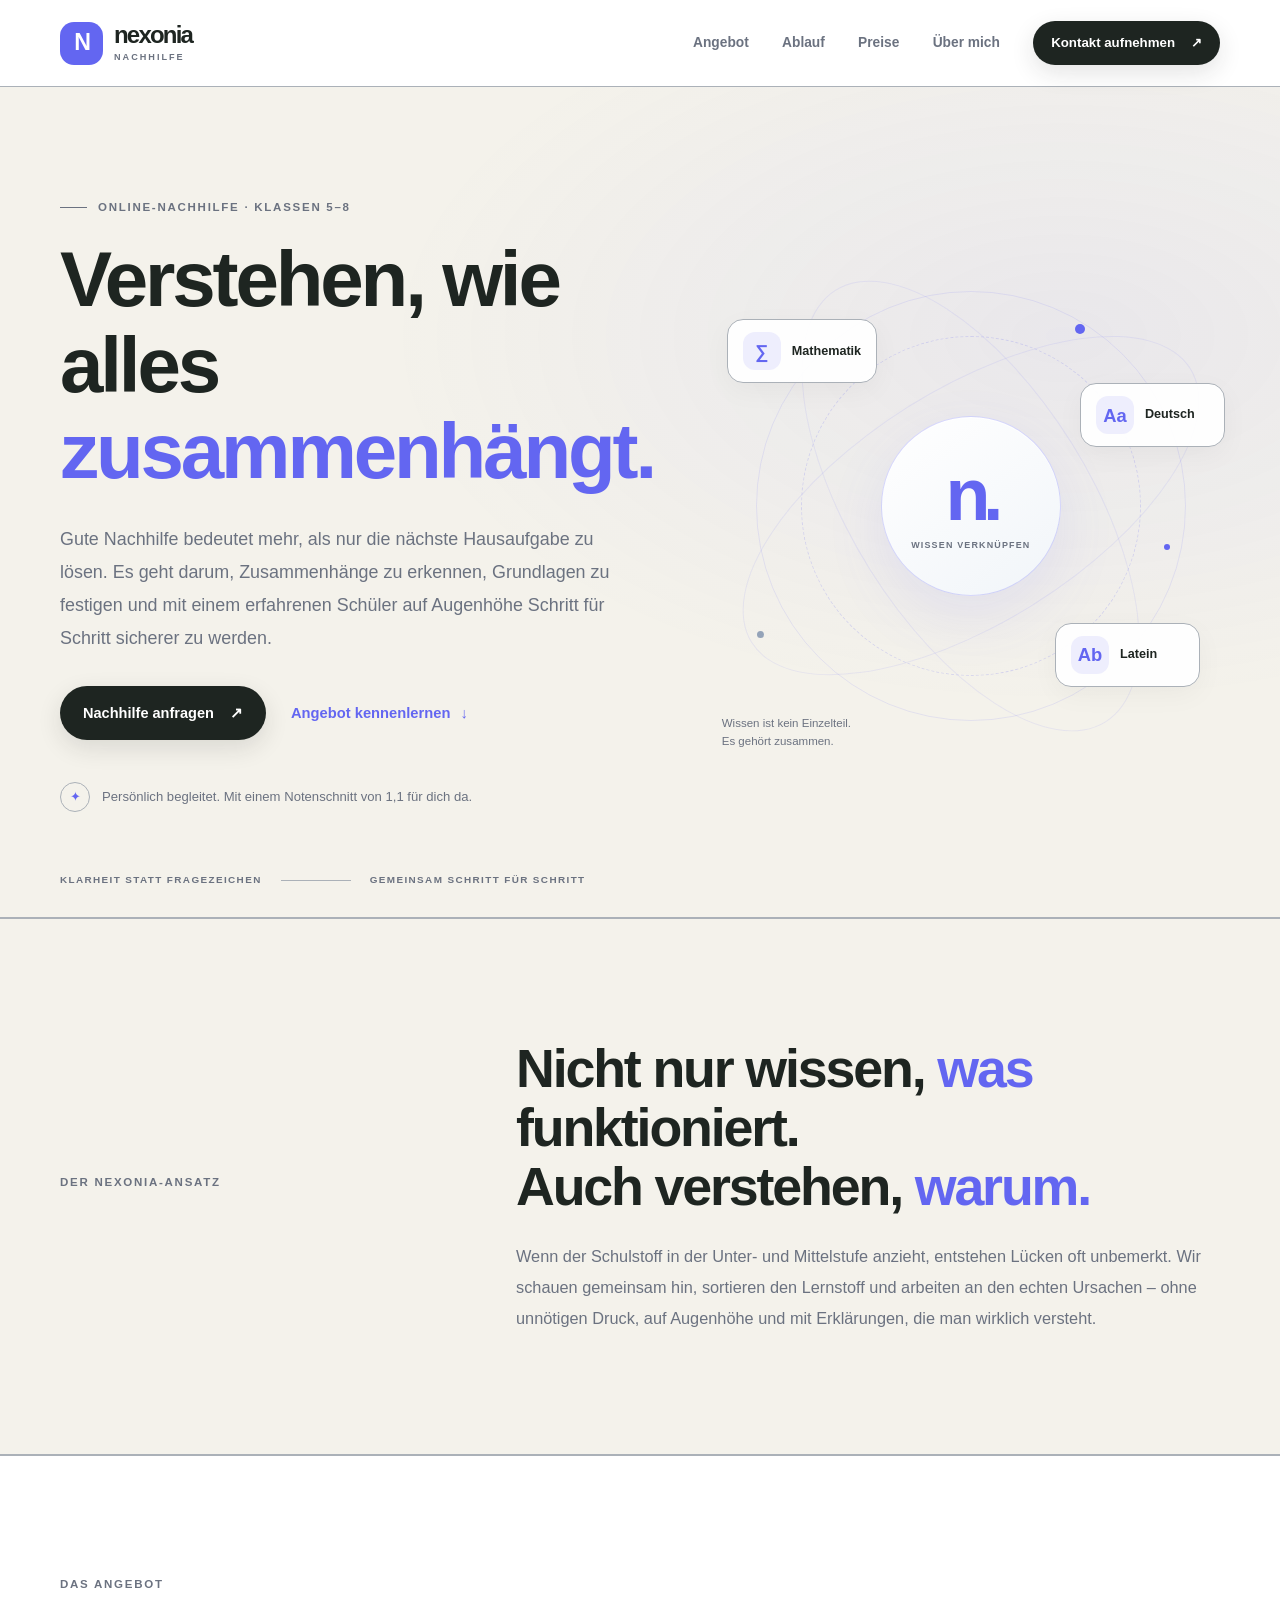
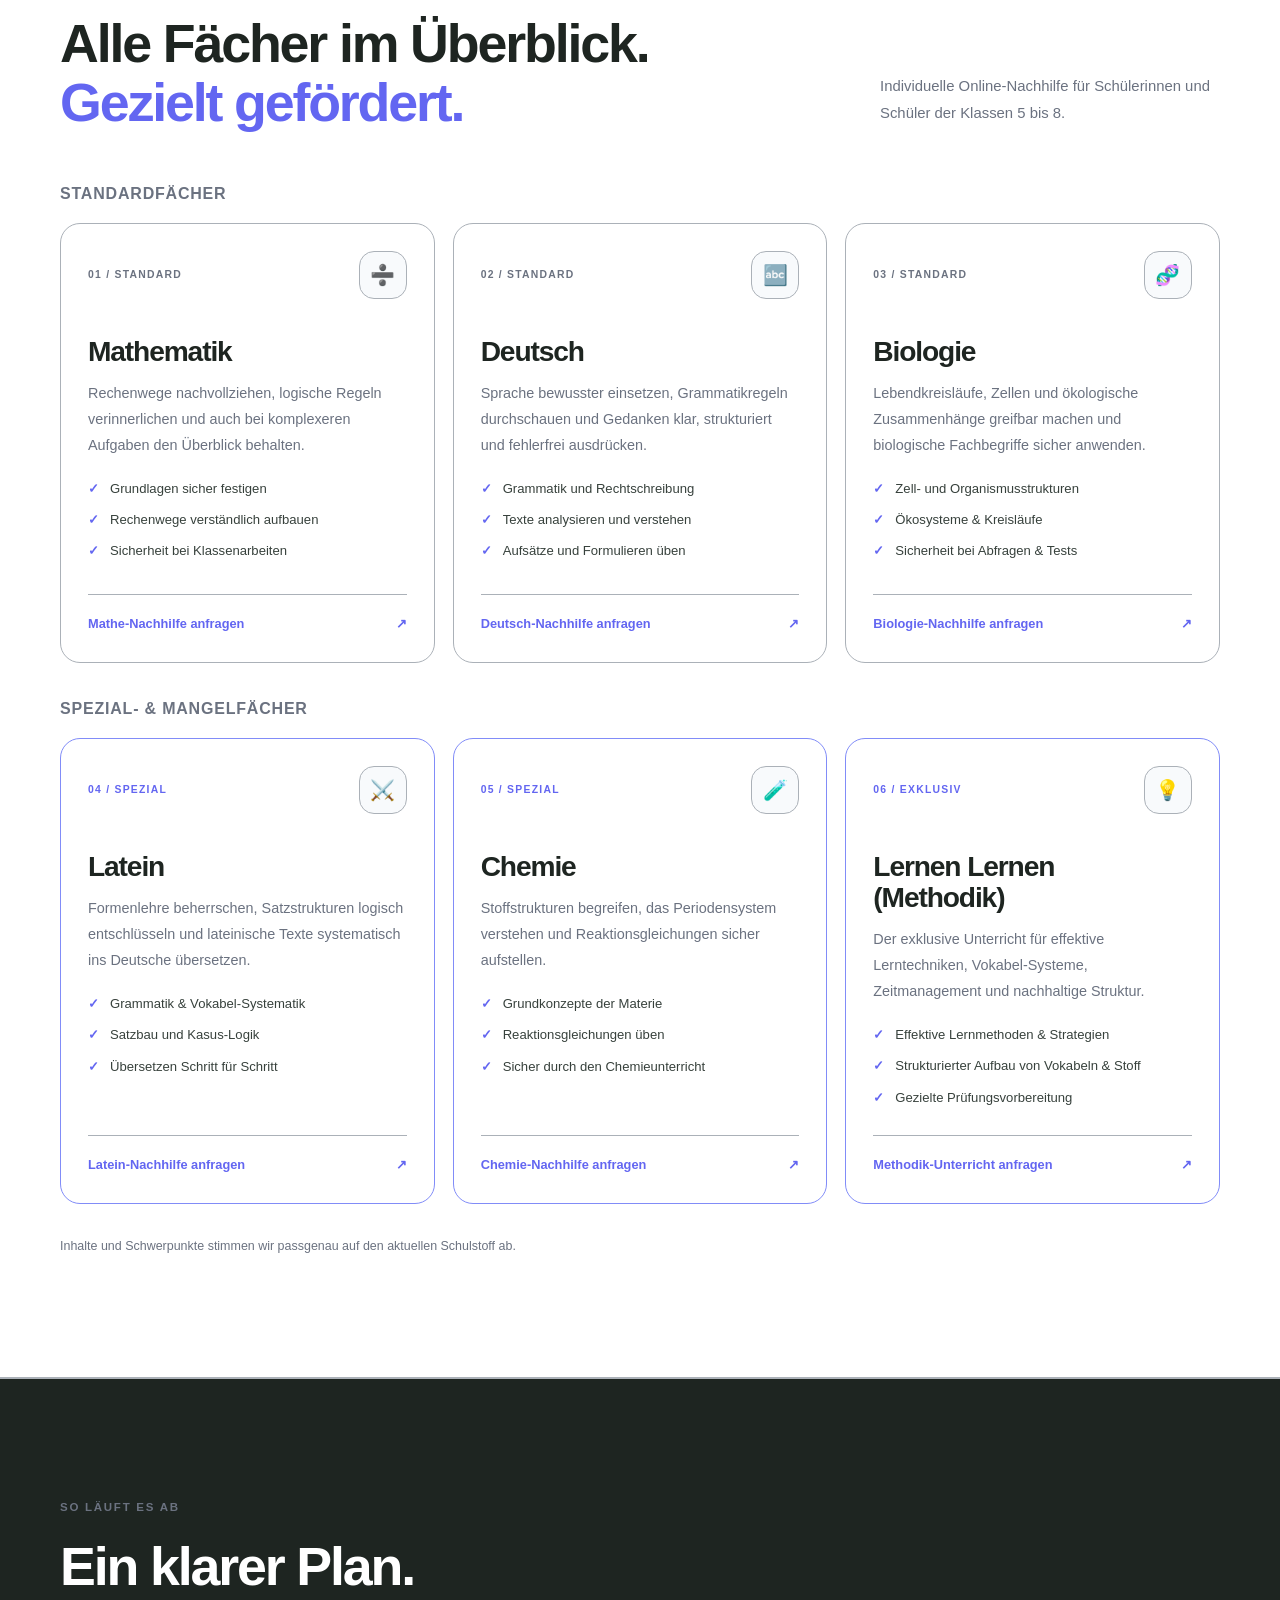
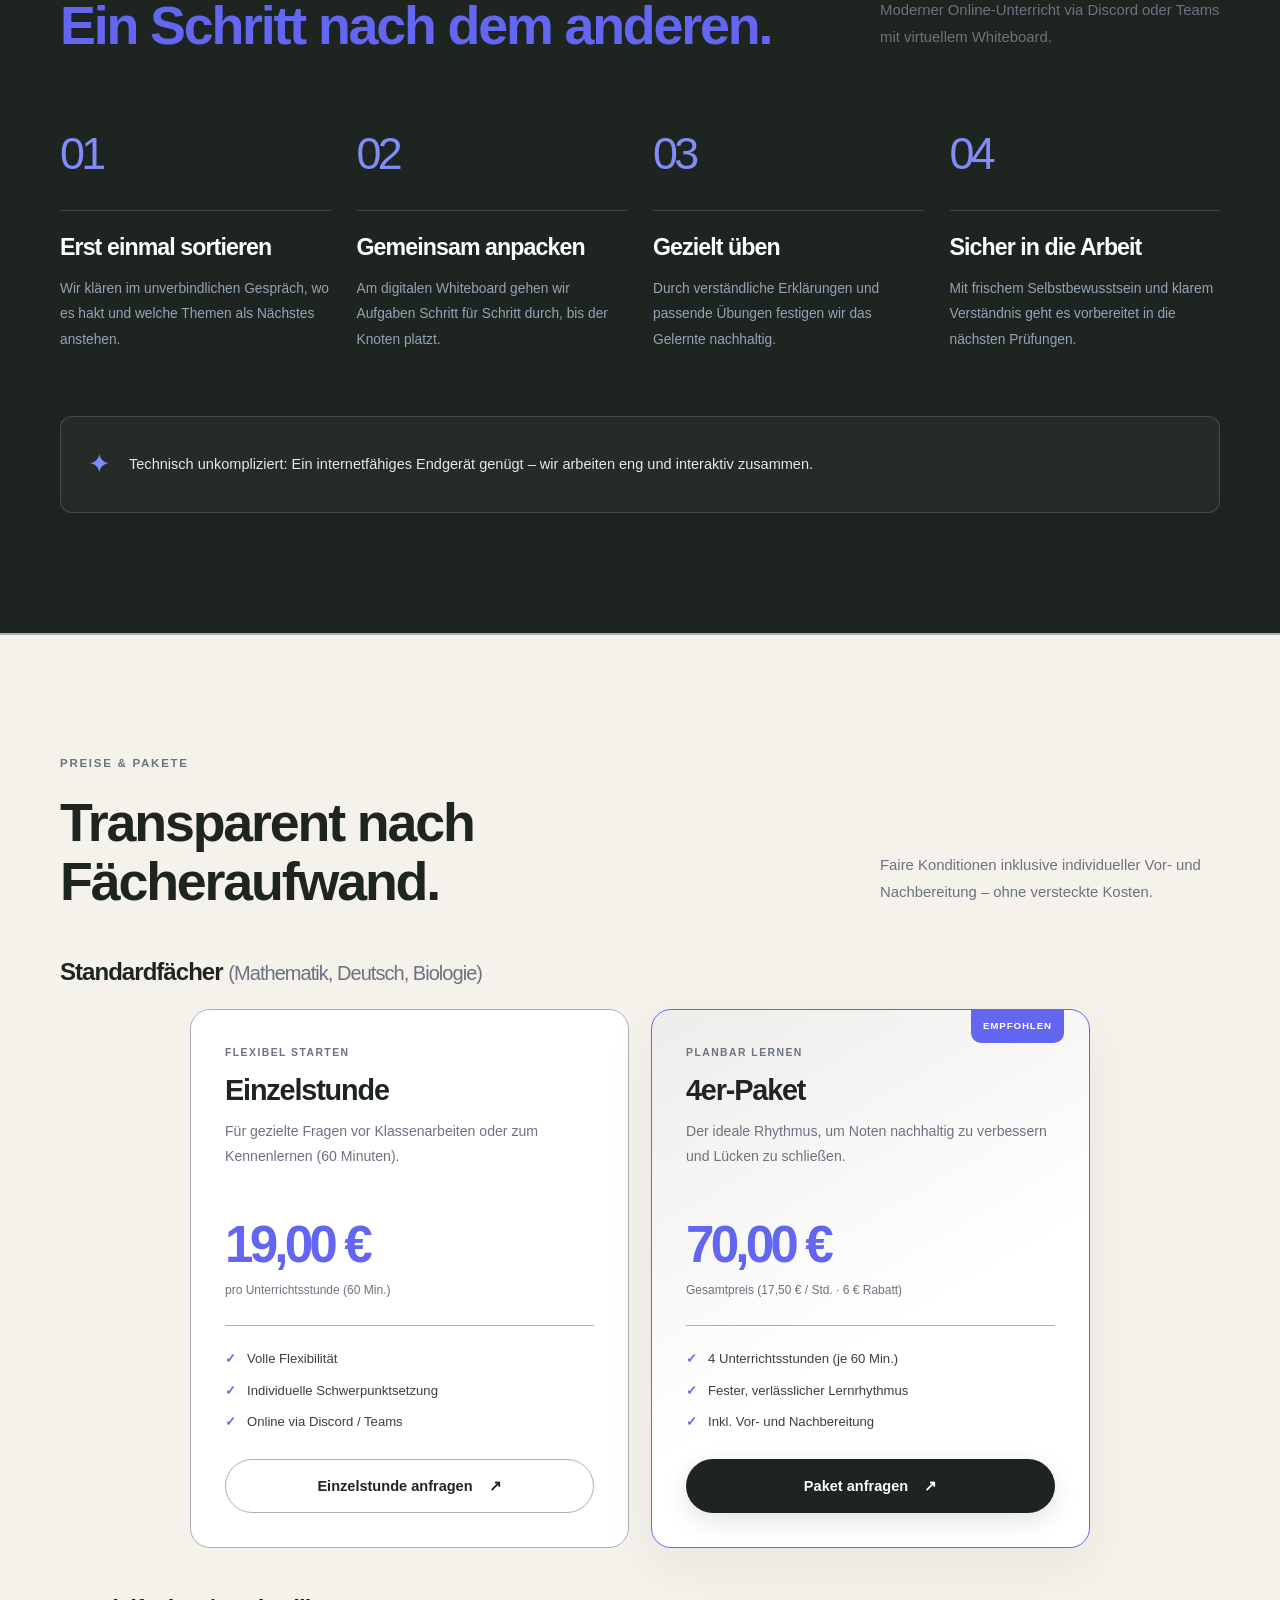
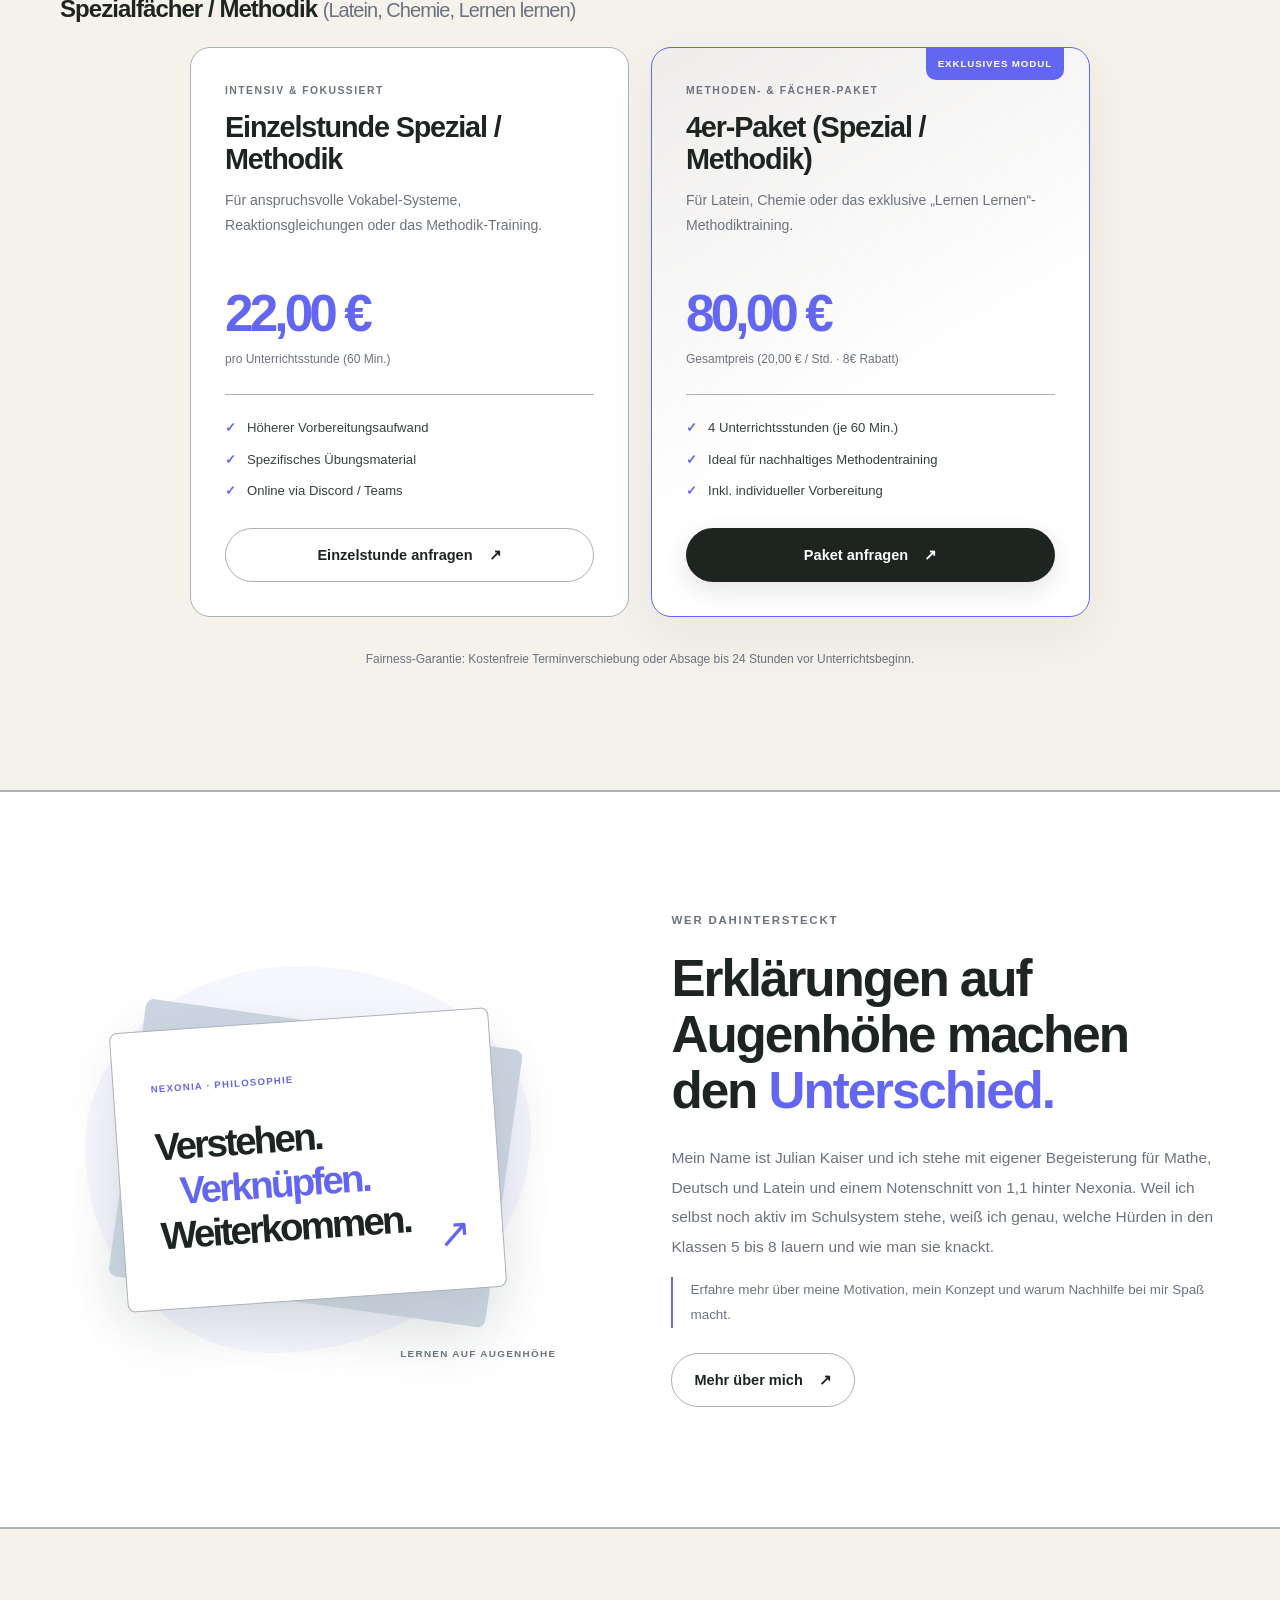
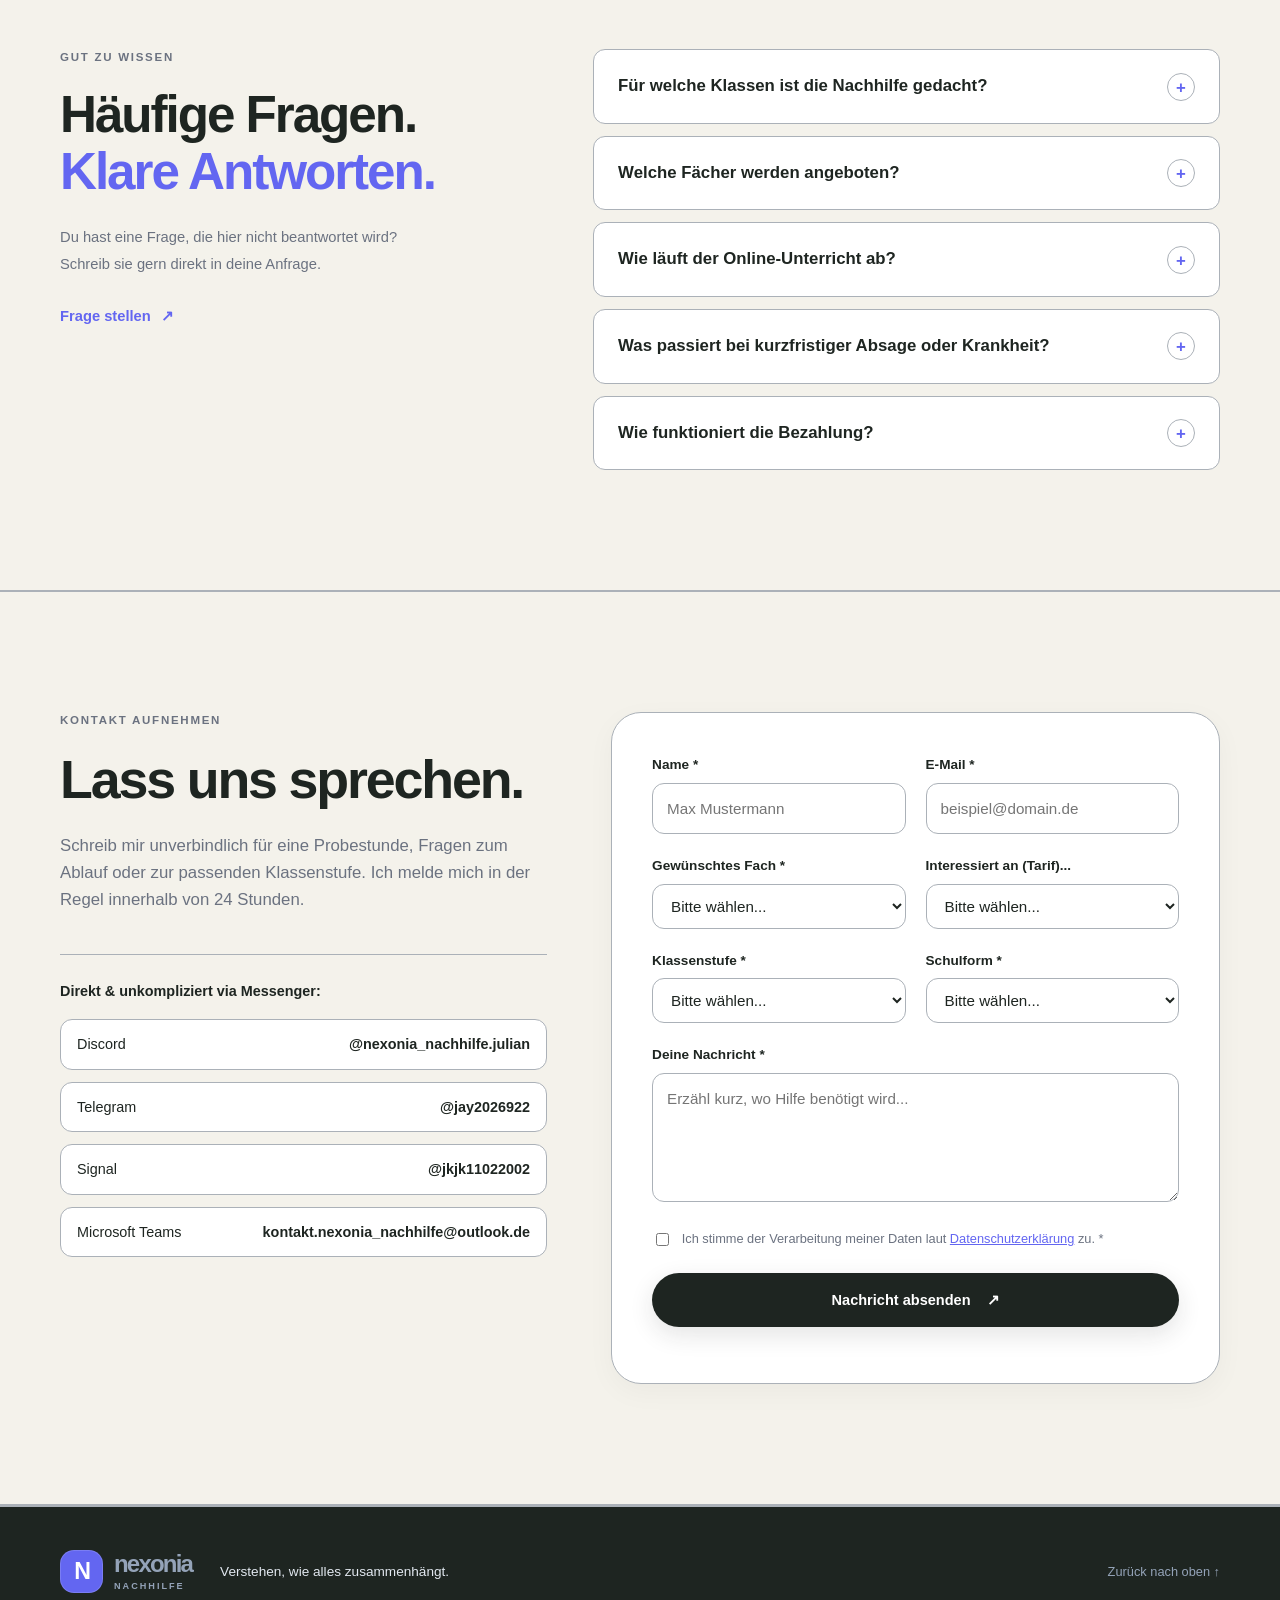
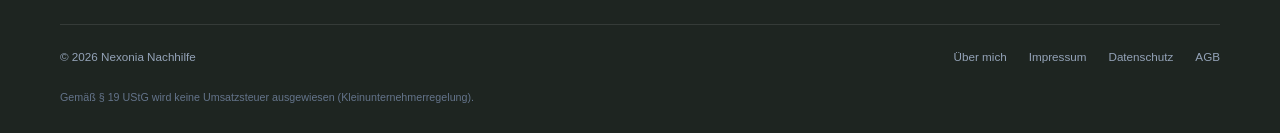
==== index.html @ a736057d "FAQ passend überarbeitet, weitere Kontaktmöglichkeiten hinzugefügt" ====
<!DOCTYPE html>
<html lang="de">
<head>
    <meta charset="UTF-8">
    <meta name="viewport" content="width=device-width, initial-scale=1">
    <meta name="description" content="Nexonia Nachhilfe: persönliche Online-Nachhilfe in Mathematik, Deutsch und Latein für die Klassen 5 bis 8. Verständlich erklärt und individuell begleitet.">
    <title>Nexonia Nachhilfe – Verstehen, wie alles zusammenhängt</title>
    <link rel="stylesheet" href="css/style.css">
    <link rel="apple-touch-icon" sizes="180x180" href="assets/apple-touch-icon.png">
    <link rel="icon" type="image/png" sizes="32x32" href="assets/favicon-32x32.png">
    <link rel="icon" type="image/png" sizes="16x16" href="assets/favicon-16x16.png">
    <link rel="icon" type="image/png" sizes="16x16" href="assets/favicon.ico">
    <link rel="manifest" href="assets/site.webmanifest">
    <script src="js/main.js" defer></script>
</head>

<body>
    <a class="skip-link" href="#main">Direkt zum Inhalt</a>

    <header class="site-header" id="top">
        <div class="container header-inner">
            <a class="brand" href="index.html" aria-label="Nexonia Nachhilfe – Startseite">
                <span class="brand-mark" aria-hidden="true">N</span>
                <span class="brand-copy">
                    <span class="brand-name">nexonia</span>
                    <span class="brand-subtitle">NACHHILFE</span>
                </span>
            </a>

            <button class="nav-toggle" type="button" aria-expanded="false" aria-controls="primary-navigation" aria-label="Navigation öffnen">
                <span></span>
                <span></span>
            </button>

            <nav class="primary-navigation" id="primary-navigation" aria-label="Hauptnavigation">
                <a href="#angebot">Angebot</a>
                <a href="#ablauf">Ablauf</a>
                <a href="#preise">Preise</a>
                <a href="ueber-mich.html">Über mich</a>
                <a class="button button-small button-dark" href="#kontakt">Kontakt aufnehmen <span aria-hidden="true">↗</span></a>
            </nav>
        </div>
    </header>

    <main id="main">
        <!-- HERO -->
        <section class="hero section">
            <div class="container hero-grid">
                <div class="hero-copy">
                    <p class="eyebrow"><span class="eyebrow-line"></span> ONLINE-NACHHILFE · KLASSEN 5–8</p>
                    <h1>Verstehen, wie<br>alles <span class="text-accent">zusammenhängt.</span></h1>
                    <p class="hero-description">
                        Gute Nachhilfe bedeutet mehr, als nur die nächste Hausaufgabe zu lösen. 
                        Es geht darum, Zusammenhänge zu erkennen, Grundlagen zu festigen und mit einem 
                        erfahrenen Schüler auf Augenhöhe Schritt für Schritt sicherer zu werden.
                    </p>
                    <div class="hero-actions">
                        <a class="button button-dark" href="#kontakt">Nachhilfe anfragen <span aria-hidden="true">↗</span></a>
                        <a class="text-link" href="#angebot">Angebot kennenlernen <span aria-hidden="true">↓</span></a>
                    </div>
                    <div class="hero-note">
                        <span class="note-icon" aria-hidden="true">✦</span>
                        <p>Persönlich begleitet. Mit einem Notenschnitt von 1,1 für dich da.</p>
                    </div>
                </div>

                <div class="hero-visual" aria-label="Illustration zum Lernen und Verknüpfen von Wissen">
                    <div class="visual-orbit orbit-one"></div>
                    <div class="visual-orbit orbit-two"></div>
                    <div class="visual-center">
                        <span class="visual-symbol" aria-hidden="true">n.</span>
                        <span class="visual-center-label">WISSEN VERKNÜPFEN</span>
                    </div>
                    <div class="concept concept-math">
                        <span class="concept-icon" aria-hidden="true">∑</span>
                        <span class="concept-label">Mathematik</span>
                    </div>
                    <div class="concept concept-german">
                        <span class="concept-icon" aria-hidden="true">Aa</span>
                        <span class="concept-label">Deutsch</span>
                    </div>
                    <div class="concept concept-latin">
                        <span class="concept-icon" aria-hidden="true">Ab</span>
                        <span class="concept-label">Latein</span>
                    </div>
                    <span class="visual-dot dot-one" aria-hidden="true"></span>
                    <span class="visual-dot dot-two" aria-hidden="true"></span>
                    <span class="visual-dot dot-three" aria-hidden="true"></span>
                    <p class="visual-caption">Wissen ist kein Einzelteil.<br>Es gehört zusammen.</p>
                </div>
            </div>
            <div class="container hero-bottom">
                <span>KLARHEIT STATT FRAGEZEICHEN</span>
                <span class="hero-bottom-line" aria-hidden="true"></span>
                <span>GEMEINSAM SCHRITT FÜR SCHRITT</span>
            </div>
        </section>

        <!-- INTRO -->
        <section class="intro section section-light">
            <div class="container intro-grid">
                <p class="eyebrow">DER NEXONIA-ANSATZ</p>
                <div>
                    <h2>Nicht nur wissen, <em>was</em> funktioniert.<br>Auch verstehen, <em>warum.</em></h2>
                    <p class="intro-text">
                        Wenn der Schulstoff in der Unter- und Mittelstufe anzieht, entstehen Lücken oft unbemerkt. 
                        Wir schauen gemeinsam hin, sortieren den Lernstoff und arbeiten an den echten Ursachen – 
                        ohne unnötigen Druck, auf Augenhöhe und mit Erklärungen, die man wirklich versteht.
                    </p>
                </div>
            </div>
        </section>

<!-- SUBJECTS -->
        <section class="subjects section" id="angebot">
            <div class="container">
                <div class="section-heading">
                    <div>
                        <p class="eyebrow">DAS ANGEBOT</p>
                        <h2>Alle Fächer im Überblick.<br><em>Gezielt gefördert.</em></h2>
                    </div>
                    <p class="section-heading-note">Individuelle Online-Nachhilfe für Schülerinnen und Schüler der Klassen 5 bis 8.</p>
                </div>

                <!-- 1. Standardfächer (3 Karten in einer Reihe) -->
                <div style="margin-bottom: 2rem;">
                    <p style="font-size: 1rem; font-weight: 700; color: var(--color-muted); letter-spacing: 0.05em; text-transform: uppercase; margin-bottom: 1rem;">Standardfächer</p>
                    <div class="subject-grid" style="grid-template-columns: repeat(auto-fit, minmax(280px, 1fr));">
                        
                        <!-- Mathematik -->
                        <article class="subject-card subject-math">
                            <div class="subject-card-top">
                                <span class="subject-number">01 / STANDARD</span>
                                <span class="subject-symbol" aria-hidden="true">➗</span>
                            </div>
                            <h3>Mathematik</h3>
                            <p>Rechenwege nachvollziehen, logische Regeln verinnerlichen und auch bei komplexeren Aufgaben den Überblick behalten.</p>
                            <ul>
                                <li>Grundlagen sicher festigen</li>
                                <li>Rechenwege verständlich aufbauen</li>
                                <li>Sicherheit bei Klassenarbeiten</li>
                            </ul>
                            <a class="card-link" href="#kontakt">Mathe-Nachhilfe anfragen <span aria-hidden="true">↗</span></a>
                        </article>

                        <!-- Deutsch -->
                        <article class="subject-card subject-german">
                            <div class="subject-card-top">
                                <span class="subject-number">02 / STANDARD</span>
                                <span class="subject-symbol" aria-hidden="true">🔤</span>
                            </div>
                            <h3>Deutsch</h3>
                            <p>Sprache bewusster einsetzen, Grammatikregeln durchschauen und Gedanken klar, strukturiert und fehlerfrei ausdrücken.</p>
                            <ul>
                                <li>Grammatik und Rechtschreibung</li>
                                <li>Texte analysieren und verstehen</li>
                                <li>Aufsätze und Formulieren üben</li>
                            </ul>
                            <a class="card-link" href="#kontakt">Deutsch-Nachhilfe anfragen <span aria-hidden="true">↗</span></a>
                        </article>

                        <!-- Biologie -->
                        <article class="subject-card subject-biology">
                            <div class="subject-card-top">
                                <span class="subject-number">03 / STANDARD</span>
                                <span class="subject-symbol" aria-hidden="true">🧬</span>
                            </div>
                            <h3>Biologie</h3>
                            <p>Lebendkreisläufe, Zellen und ökologische Zusammenhänge greifbar machen und biologische Fachbegriffe sicher anwenden.</p>
                            <ul>
                                <li>Zell- und Organismusstrukturen</li>
                                <li>Ökosysteme & Kreisläufe</li>
                                <li>Sicherheit bei Abfragen & Tests</li>
                            </ul>
                            <a class="card-link" href="#kontakt">Biologie-Nachhilfe anfragen <span aria-hidden="true">↗</span></a>
                        </article>

                    </div>
                </div>

                <!-- 2. Spezialfächer & Methoden-Paket -->
                <div>
                    <p style="font-size: 1rem; font-weight: 700; color: var(--color-muted); letter-spacing: 0.05em; text-transform: uppercase; margin-bottom: 1rem;">Spezial- & Mangelfächer</p>
                    <div class="subject-grid" style="grid-template-columns: repeat(auto-fit, minmax(280px, 1fr));">
                        
                        <!-- Latein -->
                        <article class="subject-card subject-latin" style="border-color: var(--color-violet-light, #e2d9fc);">
                            <div class="subject-card-top">
                                <span class="subject-number" style="color: var(--color-violet);">04 / SPEZIAL</span>
                                <span class="subject-symbol" aria-hidden="true">⚔️</span>
                            </div>
                            <h3>Latein</h3>
                            <p>Formenlehre beherrschen, Satzstrukturen logisch entschlüsseln und lateinische Texte systematisch ins Deutsche übersetzen.</p>
                            <ul>
                                <li>Grammatik & Vokabel-Systematik</li>
                                <li>Satzbau und Kasus-Logik</li>
                                <li>Übersetzen Schritt für Schritt</li>
                            </ul>
                            <a class="card-link" href="#kontakt">Latein-Nachhilfe anfragen <span aria-hidden="true">↗</span></a>
                        </article>

                        <!-- Chemie -->
                        <article class="subject-card subject-chemistry" style="border-color: var(--color-violet-light, #e2d9fc);">
                            <div class="subject-card-top">
                                <span class="subject-number" style="color: var(--color-violet);">05 / SPEZIAL</span>
                                <span class="subject-symbol" aria-hidden="true">🧪</span>
                            </div>
                            <h3>Chemie</h3>
                            <p>Stoffstrukturen begreifen, das Periodensystem verstehen und Reaktionsgleichungen sicher aufstellen.</p>
                            <ul>
                                <li>Grundkonzepte der Materie</li>
                                <li>Reaktionsgleichungen üben</li>
                                <li>Sicher durch den Chemieunterricht</li>
                            </ul>
                            <a class="card-link" href="#kontakt">Chemie-Nachhilfe anfragen <span aria-hidden="true">↗</span></a>
                        </article>

                        <!-- Lernen Lernen / Methodik -->
                        <article class="subject-card subject-method" style="border-color: var(--color-violet-light, #e2d9fc);">
                            <div class="subject-card-top">
                                <span class="subject-number" style="color: var(--color-violet);">06 / EXKLUSIV</span>
                                <span class="subject-symbol" aria-hidden="true">💡</span>
                            </div>
                            <h3>Lernen Lernen (Methodik)</h3>
                            <p>Der exklusive Unterricht für effektive Lerntechniken, Vokabel-Systeme, Zeitmanagement und nachhaltige Struktur.</p>
                            <ul>
                                <li>Effektive Lernmethoden & Strategien</li>
                                <li>Strukturierter Aufbau von Vokabeln & Stoff</li>
                                <li>Gezielte Prüfungsvorbereitung</li>
                            </ul>
                            <a class="card-link" href="#kontakt">Methodik-Unterricht anfragen <span aria-hidden="true">↗</span></a>
                        </article>

                    </div>
                </div>

                <p class="section-footnote" style="margin-top: 2rem;">Inhalte und Schwerpunkte stimmen wir passgenau auf den aktuellen Schulstoff ab.</p>
            </div>
        </section>

        <!-- APPROACH -->
        <section class="approach section section-dark" id="ablauf">
            <div class="container">
                <div class="section-heading section-heading-dark">
                    <div>
                        <p class="eyebrow">SO LÄUFT ES AB</p>
                        <h2>Ein klarer Plan.<br><em>Ein Schritt nach dem anderen.</em></h2>
                    </div>
                    <p class="section-heading-note">Moderner Online-Unterricht via Discord oder Teams mit virtuellem Whiteboard.</p>
                </div>

                <div class="steps-grid">
                    <article class="step-card">
                        <span class="step-number">01</span>
                        <div class="step-rule"></div>
                        <h3>Erst einmal sortieren</h3>
                        <p>Wir klären im unverbindlichen Gespräch, wo es hakt und welche Themen als Nächstes anstehen.</p>
                    </article>
                    <article class="step-card">
                        <span class="step-number">02</span>
                        <div class="step-rule"></div>
                        <h3>Gemeinsam anpacken</h3>
                        <p>Am digitalen Whiteboard gehen wir Aufgaben Schritt für Schritt durch, bis der Knoten platzt.</p>
                    </article>
                    <article class="step-card">
                        <span class="step-number">03</span>
                        <div class="step-rule"></div>
                        <h3>Gezielt üben</h3>
                        <p>Durch verständliche Erklärungen und passende Übungen festigen wir das Gelernte nachhaltig.</p>
                    </article>
                    <article class="step-card">
                        <span class="step-number">04</span>
                        <div class="step-rule"></div>
                        <h3>Sicher in die Arbeit</h3>
                        <p>Mit frischem Selbstbewusstsein und klarem Verständnis geht es vorbereitet in die nächsten Prüfungen.</p>
                    </article>
                </div>

                <div class="approach-bottom">
                    <span class="approach-star" aria-hidden="true">✦</span>
                    <p>Technisch unkompliziert: Ein internetfähiges Endgerät genügt – wir arbeiten eng und interaktiv zusammen.</p>
                </div>
            </div>
        </section>

<!-- PRICING -->
        <section class="pricing section section-light" id="preise">
            <div class="container">
                <div class="section-heading">
                    <div>
                        <p class="eyebrow">PREISE & PAKETE</p>
                        <h2>Transparent nach Fächeraufwand.</h2>
                    </div>
                    <p class="section-heading-note">Faire Konditionen inklusive individueller Vor- und Nachbereitung – ohne versteckte Kosten.</p>
                </div>

                <!-- 1. STANDARDFACH-BEREICH -->
                <div class="pricing-category-title" style="margin-bottom: 1.5rem;">
                    <h3 style="font-size: 1.5rem; color: var(--color-ink);">Standardfächer <span style="font-weight: 400; font-size: 1.25rem; color: var(--color-muted);">(Mathematik, Deutsch, Biologie)</span></h3>
                </div>

                <div class="pricing-grid" style="margin-bottom: 3rem;">
                    <!-- Einzelstunde Standard -->
                    <article class="price-card">
                        <p class="price-label">FLEXIBEL STARTEN</p>
                        <h3>Einzelstunde</h3>
                        <p class="price-description">Für gezielte Fragen vor Klassenarbeiten oder zum Kennenlernen (60 Minuten).</p>
                        <div class="price-amount"><span>19,00 €</span></div>
                        <p class="price-unit">pro Unterrichtsstunde (60 Min.)</p>
                        <ul class="price-features">
                            <li>Volle Flexibilität</li>
                            <li>Individuelle Schwerpunktsetzung</li>
                            <li>Online via Discord / Teams</li>
                        </ul>
                        <a class="button button-outline" href="#kontakt">Einzelstunde anfragen <span aria-hidden="true">↗</span></a>
                    </article>

                    <!-- 4er-Block Standard -->
                    <article class="price-card price-card-featured">
                        <span class="price-badge">EMPFOHLEN</span>
                        <p class="price-label">PLANBAR LERNEN</p>
                        <h3>4er-Paket</h3>
                        <p class="price-description">Der ideale Rhythmus, um Noten nachhaltig zu verbessern und Lücken zu schließen.</p>
                        <div class="price-amount"><span>70,00 €</span></div>
                        <p class="price-unit">Gesamtpreis (17,50 € / Std. · 6 € Rabatt)</p>
                        <ul class="price-features">
                            <li>4 Unterrichtsstunden (je 60 Min.)</li>
                            <li>Fester, verlässlicher Lernrhythmus</li>
                            <li>Inkl. Vor- und Nachbereitung</li>
                        </ul>
                        <a class="button button-dark" href="#kontakt">Paket anfragen <span aria-hidden="true">↗</span></a>
                    </article>
                </div>

                <!-- 2. SPEZIALFACH-BEREICH -->
                <div class="pricing-category-title" style="margin-bottom: 1.5rem;">
                    <h3 style="font-size: 1.5rem; color: var(--color-ink);">Spezialfächer / Methodik <span style="font-weight: 400; font-size: 1.25rem; color: var(--color-muted);">(Latein, Chemie, Lernen lernen)</span></h3>
                </div>

                <div class="pricing-grid">
                    <!-- Einzelstunde Spezial -->
                    <article class="price-card">
                        <p class="price-label">INTENSIV & FOKUSSIERT</p>
                        <h3>Einzelstunde Spezial / Methodik</h3>
                        <p class="price-description">Für anspruchsvolle Vokabel-Systeme, Reaktionsgleichungen oder das Methodik-Training.</p>
                        <div class="price-amount"><span>22,00 €</span></div>
                        <p class="price-unit">pro Unterrichtsstunde (60 Min.)</p>
                        <ul class="price-features">
                            <li>Höherer Vorbereitungsaufwand</li>
                            <li>Spezifisches Übungsmaterial</li>
                            <li>Online via Discord / Teams</li>
                        </ul>
                        <a class="button button-outline" href="#kontakt">Einzelstunde anfragen <span aria-hidden="true">↗</span></a>
                    </article>

                    <!-- 4er-Block Spezial / Methodik -->
                    <article class="price-card price-card-featured">
                        <span class="price-badge">EXKLUSIVES MODUL</span>
                        <p class="price-label">METHODEN- & FÄCHER-PAKET</p>
                        <h3>4er-Paket (Spezial / Methodik)</h3>
                        <p class="price-description">Für Latein, Chemie oder das exklusive „Lernen Lernen“-Methodiktraining.</p>
                        <div class="price-amount"><span>80,00 €</span></div>
                        <p class="price-unit">Gesamtpreis (20,00 € / Std. · 8€ Rabatt)</p>
                        <ul class="price-features">
                            <li>4 Unterrichtsstunden (je 60 Min.)</li>
                            <li>Ideal für nachhaltiges Methodentraining</li>
                            <li>Inkl. individueller Vorbereitung</li>
                        </ul>
                        <a class="button button-dark" href="#kontakt">Paket anfragen <span aria-hidden="true">↗</span></a>
                    </article>
                </div>

                <p class="pricing-note" style="margin-top: 2rem;">Fairness-Garantie: Kostenfreie Terminverschiebung oder Absage bis 24 Stunden vor Unterrichtsbeginn.</p>
            </div>
        </section>

        <!-- ABOUT TEASER -->
        <section class="about-teaser section">
            <div class="container about-grid">
                <div class="about-art" aria-hidden="true">
                    <div class="about-art-paper paper-back"></div>
                    <div class="about-art-paper paper-front">
                        <span class="paper-small">NEXONIA · PHILOSOPHIE</span>
                        <span class="paper-large">Verstehen.</span>
                        <span class="paper-large paper-indent">Verknüpfen.</span>
                        <span class="paper-large">Weiterkommen.</span>
                        <span class="paper-scribble">↗</span>
                    </div>
                    <span class="about-art-caption">LERNEN AUF AUGENHÖHE</span>
                </div>
                <div class="about-copy">
                    <p class="eyebrow">WER DAHINTERSTECKT</p>
                    <h2>Erklärungen auf Augenhöhe machen den <em>Unterschied.</em></h2>
                    <p>
                        Mein Name ist Julian Kaiser und ich stehe mit eigener Begeisterung für Mathe, Deutsch und Latein
                        und einem Notenschnitt von 1,1 hinter Nexonia. Weil ich selbst noch aktiv im Schulsystem stehe, weiß ich genau, 
                        welche Hürden in den Klassen 5 bis 8 lauern und wie man sie knackt.
                    </p>
                    <p class="about-placeholder-note">
                        Erfahre mehr über meine Motivation, mein Konzept und warum Nachhilfe bei mir Spaß macht.
                    </p>
                    <a class="button button-outline" href="ueber-mich.html">Mehr über mich <span aria-hidden="true">↗</span></a>
                </div>
            </div>
        </section>

        <!-- FAQ -->
        <section class="faq section section-light" id="faq">
            <div class="container faq-grid">
                <div class="faq-intro">
                    <p class="eyebrow">GUT ZU WISSEN</p>
                    <h2>Häufige Fragen.<br><em>Klare Antworten.</em></h2>
                    <p>Du hast eine Frage, die hier nicht beantwortet wird? Schreib sie gern direkt in deine Anfrage.</p>
                    <a class="text-link" href="#kontakt">Frage stellen <span aria-hidden="true">↗</span></a>
                </div>

                <div class="faq-list">
                    <div class="faq-item">
                        <button class="faq-question" type="button">
                            <span>Für welche Klassen ist die Nachhilfe gedacht?</span>
                            <span class="faq-plus">+</span>
                        </button>
                        <div class="faq-answer">
                            <p>Das Angebot richtet sich gezielt an Schülerinnen und Schüler der Klassenstufen 5 bis 8.</p>
                        </div>
                    </div>

                    <div class="faq-item">
                        <button class="faq-question" type="button">
                            <span>Welche Fächer werden angeboten?</span>
                            <span class="faq-plus">+</span>
                        </button>
                        <div class="faq-answer">
                            <p>Mathematik, Deutsch und Biologie als Standardfächer sowie Latein, Chemie und Lernen lernen als Spezialfächer. 
                               Die Inhalte werden jeweils an den individuellen Bedarf angepasst.</p>
                        </div>
                    </div>

                    <div class="faq-item">
                        <button class="faq-question" type="button">
                            <span>Wie läuft der Online-Unterricht ab?</span>
                            <span class="faq-plus">+</span>
                        </button>
                        <div class="faq-answer">
                            <p>Wir treffen uns digital (z. B. über Discord, Google Zoom oder Microsoft Teams) und arbeiten mit einem gemeinsamen digitalen Whiteboard, auf dem in Echtzeit mitgeschrieben und erklärt wird.</p>
                        </div>
                    </div>

                    <div class="faq-item">
                        <button class="faq-question" type="button">
                            <span>Was passiert bei kurzfristiger Absage oder Krankheit?</span>
                            <span class="faq-plus">+</span>
                        </button>
                        <div class="faq-answer">
                            <p>Termine können bis zu 24 Stunden vorher kostenfrei abgesagt oder verschoben werden. Bei späterer Absage muss die Stunde leider berechnet werden.
                                Weitere Informationen zu den Stornierungsbedingungen sind in den AGB nachlesbar.</p>
                        </div>
                    </div>

                    <div class="faq-item">
                        <button class="faq-question" type="button">
                            <span>Wie funktioniert die Bezahlung?</span>
                            <span class="faq-plus">+</span>
                        </button>
                        <div class="faq-answer">
                            <p>Die Abrechnung erfolgt bequem per Vorkasse (Einzelstunde oder 4er-Block) vor Beginn der Unterrichtseinheit per Überweisung.
                               Wichtig dabei ist, dass die Zahlung vor Beginn der ersten Unterrichtsstunde eingegangen ist. Weitere Informationen zu den Zahlungsbedingungen sind in den AGB nachlesbar.
                            </p>
                        </div>
                    </div>
                </div>
            </div>
        </section>

<!-- KONTAKT -->
        <section class="section section-light" id="kontakt">
            <div class="container">
                <div class="contact-grid">
                    
                    <!-- Linke Spalte: Text & Messenger -->
                    <div class="contact-info">
                        <p class="eyebrow">KONTAKT AUFNEHMEN</p>
                        <h2>Lass uns sprechen.</h2>
                        <p class="contact-description">
                            Schreib mir unverbindlich für eine Probestunde, Fragen zum Ablauf oder zur passenden Klassenstufe. Ich melde mich in der Regel innerhalb von 24 Stunden.
                        </p>

                        <div class="contact-messengers">
                            <p class="messenger-title">Direkt & unkompliziert via Messenger:</p>
                            <div class="messenger-links">
                                <a target="_blank" rel="noopener" class="messenger-link">
                                    <span>Discord</span> <strong>@nexonia_nachhilfe.julian</strong>
                                </a>
                                <a target="_blank" rel="noopener" class="messenger-link">
                                    <span>Telegram</span> <strong>@jay2026922</strong>
                                </a>
                                <a target="_blank" rel="noopener" class="messenger-link">
                                    <span>Signal</span> <strong>@jkjk11022002</strong>
                                </a>
                                <a target="_blank" rel="noopener" class="messenger-link">
                                    <span>Microsoft Teams</span> <strong>kontakt.nexonia_nachhilfe@outlook.de</strong>
                                </a>
                            </div>
                        </div>
                    </div>

                    <!-- Rechte Spalte: Formular -->
                    <div class="contact-card card">
                        <form action="https://api.web3forms.com/submit" method="POST" id="web3forms-form">
                            
                            <!-- Web3Forms Key -->
                            <input type="hidden" name="access_key" value="cddaabb9-29fd-4a46-ab97-5ea2914088ac">
                            <input type="hidden" name="subject" value="Neue Anfrage zu Nachhilfe">
                            <input type="checkbox" name="botcheck" class="hidden" style="display: none;">

                            <div class="form-row">
                                <div class="form-group">
                                    <label for="name">Name *</label>
                                    <input type="text" id="name" name="name" required placeholder="Max Mustermann">
                                </div>
                                <div class="form-group">
                                    <label for="email">E-Mail *</label>
                                    <input type="email" id="email" name="email" required placeholder="beispiel@domain.de">
                                </div>
                            </div>

                            <div class="form-row">
                                <div class="form-group">
                                    <label for="fach">Gewünschtes Fach *</label>
                                    <select id="fach" name="fach" required>
                                        <option value="" disabled selected>Bitte wählen...</option>
                                        <option value="Mathematik">Mathematik</option>
                                        <option value="Deutsch">Deutsch</option>
                                        <option value="Latein">Latein</option>
                                        <option value="Physik">Biologie</option>
                                        <option value="Chemie">Chemie</option>
                                        <option value="Lernen Lernen (Methodik)">Lernen Lernen (Methodik)</option>
                                        <option value="Mehrere Fächer / Unsicher">Mehrere Fächer / Unsicher</option>
                                    </select>
                                </div>
                                <div class="form-group">
                                    <label for="tarif">Interessiert an (Tarif)...</label>
                                    <select id="tarif" name="tarif">
                                        <option value="" disabled selected>Bitte wählen...</option>
                                        <option value="Einzelstunde">Einzelstunde</option>
                                        <option value="4er-Paket">4er-Paket</option>
                                        <option value="Unsicher">Unsicher</option>
                                    </select>
                                </div>
                            </div>

                            <div class="form-row">
                                <div class="form-group">
                                    <label for="klasse">Klassenstufe *</label>
                                    <select id="klasse" name="klasse" required>
                                        <option value="" disabled selected>Bitte wählen...</option>
                                        <option value="Klasse 5">Klasse 5</option>
                                        <option value="Klasse 6">Klasse 6</option>
                                        <option value="Klasse 7">Klasse 7</option>
                                        <option value="Klasse 8">Klasse 8</option>
                                    </select>
                                </div>
                                <div class="form-group">
                                    <label for="schulform">Schulform *</label>
                                    <select id="schulform" name="schulform" required>
                                        <option value="" disabled selected>Bitte wählen...</option>
                                        <option value="Gymnasium">Gymnasium</option>
                                        <option value="Realschule">Realschule</option>
                                        <option value="Hauptschule">Hauptschule</option>
                                        <option value="Gesamtschule">Gesamtschule</option>
                                        <option value="Andere Schulform">Andere Schulform</option>
                                    </select>
                                </div>
                            </div>

                            <div class="form-group">
                                <label for="message">Deine Nachricht *</label>
                                <textarea id="message" name="message" rows="4" required placeholder="Erzähl kurz, wo Hilfe benötigt wird..."></textarea>
                            </div>

                            <div class="form-checkbox">
                                <input type="checkbox" id="dsgvo" name="dsgvo" required>
                                <label for="dsgvo">
                                    Ich stimme der Verarbeitung meiner Daten laut <a href="datenschutz.html">Datenschutzerklärung</a> zu. *
                                </label>
                            </div>

                            <button type="submit" class="button button-dark button-full" id="submit-btn">
                                Nachricht absenden <span aria-hidden="true">↗</span>
                            </button>

                            <div id="form-result" class="form-result"></div>
                        </form>
                    </div>

                </div>
            </div>
        </section>
    </main>

    <!-- FOOTER -->
    <footer class="site-footer">
        <div class="container">
            <div class="footer-main">
                <a class="brand brand-footer" href="index.html" aria-label="Nexonia Nachhilfe – Startseite">
                    <span class="brand-mark" aria-hidden="true">N</span>
                    <span class="brand-copy">
                        <span class="brand-name">nexonia</span>
                        <span class="brand-subtitle">NACHHILFE</span>
                    </span>
                </a>
                <p class="footer-tagline">Verstehen, wie alles zusammenhängt.</p>
                <a class="footer-top-link" href="#top">Zurück nach oben ↑</a>
            </div>
            <div class="footer-bottom">
                <span>© <span id="current-year">2026</span> Nexonia Nachhilfe</span>
                <nav class="footer-legal" aria-label="Rechtliche Informationen">
                    <a href="ueber-mich.html">Über mich</a>
                    <a href="impressum.html">Impressum</a>
                    <a href="datenschutz.html">Datenschutz</a>
                    <a href="agb.html">AGB</a>
                </nav>
            </div>
            <p class="footer-note">Gemäß § 19 UStG wird keine Umsatzsteuer ausgewiesen (Kleinunternehmerregelung).</p>
        </div>
    </footer>
</body>
</html>
---- css/style.css ----
/* =========================================================
   NEXONIA NACHHILFE – Warm-Modern Tech Edition (Edel & Ruhig)
   ========================================================= */

:root {
  color-scheme: light;
  --color-paper: #f4f2eb;       /* Edler, warmer Hintergrund im hellen Look */
  --color-white: #ffffff;
  --color-ink: #1e2521;         /* Sehr dunkles, weiches Anthrazit statt hartem Schwarz */
  --color-ink-soft: #37413c;
  --color-muted: #6b7280;
  --color-violet: #6366f1;      /* Edles, ruhiges Indigo/Violett statt Neon */
  --color-violet-light: #818cf8;
  --color-accent-gradient: linear-gradient(135deg, #6366f1 0%, #4f46e5 100%);
  --color-line: #abb1b8;
  --color-line-dark: rgba(30, 37, 33, 0.12);
  --shadow-soft: 0 18px 55px rgba(30, 37, 33, 0.06);
  --shadow-card: 0 8px 28px rgba(30, 37, 33, 0.04);
  --radius-sm: 12px;
  --radius-md: 20px;
  --radius-lg: 30px;
  --container: 1160px;
  --font-body: "Inter", "Segoe UI", sans-serif;
  --font-display: "Inter", "Segoe UI", sans-serif;
}

*, *::before, *::after {
  box-sizing: border-box;
}

html {
  scroll-behavior: smooth;
  scroll-padding-top: 105px;
}

body {
  margin: 0;
  background: var(--color-white);
  color: var(--color-ink);
  font-family: var(--font-body);
  font-size: 16px;
  line-height: 1.7;
  -webkit-font-smoothing: antialiased;
  text-rendering: optimizeLegibility;
}

body, button, input, select, textarea {
  font-family: var(--font-body);
}

img, svg {
  display: block;
  max-width: 100%;
}

a {
  color: inherit;
  text-decoration: none;
}

button, input, select, textarea {
  font: inherit;
}

button, a, input, select, textarea {
  -webkit-tap-highlight-color: transparent;
}

button:focus-visible, a:focus-visible, input:focus-visible, select:focus-visible, textarea:focus-visible, summary:focus-visible {
  outline: 3px solid var(--color-violet);
  outline-offset: 4px;
}

::selection {
  background: var(--color-violet);
  color: white;
}

.skip-link {
  position: fixed;
  z-index: 1000;
  top: 12px;
  left: 12px;
  transform: translateY(-150%);
  padding: 10px 16px;
  border-radius: 10px;
  background: var(--color-ink);
  color: white;
  transition: transform 180ms ease;
}

.skip-link:focus {
  transform: translateY(0);
}

.container {
  width: min(var(--container), calc(100% - 64px));
  margin-inline: auto;
}

.section {
  padding-block: 120px;
  border-bottom: 2px solid var(--color-line);
}

.section-light {
  background: var(--color-paper);
}

.section-dark {
  background: var(--color-ink);
  color: var(--color-white);
}

h1, h2, h3, p {
  margin-top: 0;
}

h1, h2, h3 {
  font-family: var(--font-display);
  font-weight: 600;
  letter-spacing: -0.04em;
  line-height: 1.1;
}

h1 {
  max-width: 760px;
  margin-bottom: 28px;
  font-size: clamp(3.3rem, 6.1vw, 6.1rem);
}

h2 {
  margin-bottom: 24px;
  font-size: clamp(2.45rem, 4.2vw, 4.25rem);
}

h3 {
  font-size: clamp(1.6rem, 2.2vw, 2.1rem);
}

h1 em, h2 em {
  color: var(--color-violet);
  font-style: normal;
}

.eyebrow {
  display: flex;
  align-items: center;
  gap: 11px;
  margin-bottom: 22px;
  color: var(--color-muted);
  font-size: 0.72rem;
  font-weight: 750;
  letter-spacing: 0.15em;
  line-height: 1.4;
  text-transform: uppercase;
}

.eyebrow-line {
  width: 27px;
  height: 1px;
  background: currentColor;
}

.text-accent {
  color: var(--color-violet);
}

.button {
  display: inline-flex;
  min-height: 54px;
  align-items: center;
  justify-content: center;
  gap: 16px;
  padding: 14px 22px;
  border: 1px solid transparent;
  border-radius: 999px;
  font-size: 0.91rem;
  font-weight: 650;
  line-height: 1.25;
  text-align: center;
  transition: background 180ms ease, color 180ms ease, border-color 180ms ease, transform 180ms ease, box-shadow 180ms ease;
}

.button:hover {
  transform: translateY(-2px);
}

.button-dark {
  background: var(--color-ink);
  color: var(--color-white);
  box-shadow: 0 8px 25px rgba(30, 37, 33, 0.12);
}

.button-dark:hover {
  background: #2d3732;
  box-shadow: 0 12px 30px rgba(30, 37, 33, 0.2);
}

.button-outline {
  border-color: var(--color-line);
  background: transparent;
  color: var(--color-ink);
}

.button-outline:hover {
  border-color: var(--color-ink);
  background: rgba(30, 37, 33, 0.04);
}

.button-small {
  min-height: 44px;
  padding: 11px 17px;
  font-size: 0.83rem;
}

.text-link {
  display: inline-flex;
  align-items: center;
  gap: 10px;
  font-size: 0.92rem;
  font-weight: 650;
  color: var(--color-violet);
}

.text-link span, .card-link span, .footer-top-link {
  transition: transform 180ms ease;
}

.text-link:hover span, .card-link:hover span {
  transform: translate(3px, -2px);
}

/* Header */
.site-header {
  position: sticky;
  z-index: 100;
  top: 0;
  border-bottom: 1px solid var(--color-line);
  background: rgba(255, 255, 255, 0.9);
  backdrop-filter: blur(18px);
  -webkit-backdrop-filter: blur(18px);
}

.header-inner {
  display: flex;
  min-height: 86px;
  align-items: center;
  justify-content: space-between;
  gap: 32px;
}

.brand {
  display: inline-flex;
  flex: 0 0 auto;
  align-items: center;
  gap: 11px;
}

.brand-mark {
  display: grid;
  width: 43px;
  height: 43px;
  place-items: center;
  border-radius: 14px;
  background: var(--color-violet);
  color: var(--color-white);
  font-family: var(--font-display);
  font-size: 1.45rem;
  font-weight: 600;
  letter-spacing: -0.09em;
}

.brand-copy {
  display: flex;
  flex-direction: column;
  line-height: 1;
}

.brand-name {
  font-size: 1.5rem;
  font-weight: 750;
  letter-spacing: -0.075em;
}

.brand-subtitle {
  margin-top: 6px;
  color: var(--color-muted);
  font-size: 0.57rem;
  font-weight: 750;
  letter-spacing: 0.22em;
}

.primary-navigation {
  display: flex;
  align-items: center;
  gap: clamp(18px, 2.6vw, 34px);
}

.primary-navigation > a:not(.button) {
  color: var(--color-muted);
  font-size: 0.86rem;
  font-weight: 550;
  transition: color 180ms ease;
}

.primary-navigation > a:not(.button):hover {
  color: var(--color-ink);
}

.nav-toggle {
  display: none;
}

/* Hero */
.hero {
  overflow: hidden;
  padding-top: 76px;
  padding-bottom: 28px;
  background: radial-gradient(ellipse at 83% 30%, rgba(99, 102, 241, 0.08), transparent 45%), var(--color-paper);
}

.hero-grid {
  display: grid;
  min-height: 540px;
  grid-template-columns: minmax(0, 1.08fr) minmax(360px, 0.92fr);
  align-items: center;
  gap: clamp(35px, 6vw, 82px);
}

.hero-copy {
  position: relative;
  z-index: 2;
  padding-block: 36px;
}

.hero-description {
  max-width: 570px;
  margin-bottom: 31px;
  color: var(--color-muted);
  font-size: clamp(1rem, 1.4vw, 1.12rem);
  line-height: 1.85;
}

.hero-actions {
  display: flex;
  flex-wrap: wrap;
  align-items: center;
  gap: 25px;
}

.hero-note {
  display: flex;
  align-items: center;
  gap: 12px;
  margin-top: 42px;
  color: var(--color-muted);
  font-size: 0.82rem;
}

.hero-note p {
  margin: 0;
}

.note-icon {
  display: grid;
  width: 30px;
  height: 30px;
  flex: 0 0 auto;
  place-items: center;
  border: 1px solid var(--color-line);
  border-radius: 50%;
  color: var(--color-violet);
}

.hero-visual {
  position: relative;
  display: grid;
  min-height: 490px;
  place-items: center;
  isolation: isolate;
}

.hero-visual::before {
  position: absolute;
  z-index: -2;
  width: min(92%, 430px);
  aspect-ratio: 1;
  border: 1px solid rgba(99, 102, 241, 0.12);
  border-radius: 50%;
  content: "";
}

.hero-visual::after {
  position: absolute;
  z-index: -2;
  width: min(73%, 340px);
  aspect-ratio: 1;
  border: 1px dashed rgba(99, 102, 241, 0.2);
  border-radius: 50%;
  content: "";
}

.visual-orbit {
  position: absolute;
  z-index: -1;
  border: 1px solid rgba(99, 102, 241, 0.1);
  border-radius: 50%;
  transform: rotate(-32deg);
}

.orbit-one { width: 104%; height: 48%; }
.orbit-two { width: 48%; height: 104%; }

.visual-center {
  display: flex;
  width: 180px;
  height: 180px;
  flex-direction: column;
  align-items: center;
  justify-content: center;
  gap: 7px;
  border: 1px solid rgba(99, 102, 241, 0.25);
  border-radius: 50%;
  background: linear-gradient(145deg, #ffffff, #f1f5f9);
  box-shadow: 0 22px 60px rgba(99, 102, 241, 0.1), inset 0 1px 0 white;
  animation: float-center 6s ease-in-out infinite;
}

.visual-symbol {
  font-family: var(--font-display);
  font-size: 4.6rem;
  font-weight: 650;
  letter-spacing: -0.1em;
  line-height: 1;
  color: var(--color-violet);
}

.visual-center-label {
  color: var(--color-muted);
  font-size: 0.56rem;
  font-weight: 750;
  letter-spacing: 0.13em;
}

.concept {
  position: absolute;
  display: flex;
  min-width: 145px;
  align-items: center;
  gap: 11px;
  padding: 12px 15px;
  border: 1px solid var(--color-line);
  border-radius: 16px;
  background: rgba(255, 255, 255, 0.95);
  box-shadow: var(--shadow-card);
  animation: float-card 7s ease-in-out infinite;
}

.concept-icon {
  display: grid;
  width: 38px;
  height: 38px;
  flex: 0 0 auto;
  place-items: center;
  border-radius: 12px;
  background: rgba(99, 102, 241, 0.1);
  color: var(--color-violet);
  font-size: 1.15rem;
  font-weight: 700;
}

.concept-label {
  font-size: 0.79rem;
  font-weight: 650;
}

.concept-math { top: 12%; left: 1%; }
.concept-german { top: 25%; right: -1%; animation-delay: -2s; }
.concept-latin { right: 4%; bottom: 13%; animation-delay: -4s; }

.visual-dot {
  position: absolute;
  width: 10px;
  height: 10px;
  border-radius: 50%;
  background: var(--color-violet);
}

.dot-one { top: 13%; right: 27%; }
.dot-two { bottom: 23%; left: 7%; width: 7px; height: 7px; background: #94a3b8; }
.dot-three { right: 10%; bottom: 41%; width: 6px; height: 6px; }

.visual-caption {
  position: absolute;
  bottom: 0;
  left: 0;
  margin: 0;
  color: var(--color-muted);
  font-size: 0.72rem;
  line-height: 1.6;
}

.hero-bottom {
  display: flex;
  align-items: center;
  gap: 19px;
  padding-top: 24px;
  color: var(--color-muted);
  font-size: 0.62rem;
  font-weight: 750;
  letter-spacing: 0.14em;
}

.hero-bottom-line {
  width: 70px;
  height: 1px;
  background: var(--color-line);
}

/* Intro */
.intro-grid {
  display: grid;
  grid-template-columns: 0.72fr 1.28fr;
  gap: 60px;
}

.intro-grid > .eyebrow {
  padding-top: 13px;
}

.intro h2 {
  max-width: 850px;
}

.intro-text {
  max-width: 760px;
  margin-bottom: 0;
  color: var(--color-muted);
  font-size: 1.02rem;
  line-height: 1.9;
}

/* Section headings */
.section-heading {
  display: flex;
  align-items: end;
  justify-content: space-between;
  gap: 40px;
  margin-bottom: 48px;
}

.section-heading h2 {
  margin-bottom: 0;
}

.section-heading-note {
  max-width: 340px;
  margin-bottom: 5px;
  color: var(--color-muted);
  font-size: 0.93rem;
  line-height: 1.8;
}

/* Subjects */
.subjects {
  background: var(--color-white);
}

.subject-grid {
  display: grid;
  grid-template-columns: repeat(3, minmax(0, 1fr));
  gap: 18px;
}

.subject-card {
  display: flex;
  min-height: 440px;
  flex-direction: column;
  padding: 27px;
  border: 1px solid var(--color-line);
  border-radius: var(--radius-md);
  background: var(--color-white);
  transition: transform 220ms ease, box-shadow 220ms ease, border-color 220ms ease;
}

.subject-card:hover {
  transform: translateY(-5px);
  border-color: var(--color-violet);
  box-shadow: var(--shadow-soft);
}

.subject-card-top {
  display: flex;
  align-items: center;
  justify-content: space-between;
  gap: 12px;
  margin-bottom: 38px;
}

.subject-number {
  color: var(--color-muted);
  font-size: 0.65rem;
  font-weight: 750;
  letter-spacing: 0.12em;
}

.subject-symbol {
  display: grid;
  width: 48px;
  height: 48px;
  place-items: center;
  border: 1px solid var(--color-line);
  border-radius: 15px;
  background: #f8fafc;
  font-size: 1.25rem;
  font-weight: 650;
}

.subject-card h3 {
  margin-bottom: 13px;
}

.subject-card > p {
  margin-bottom: 19px;
  color: var(--color-muted);
  font-size: 0.9rem;
  line-height: 1.8;
}

.subject-card ul, .price-features {
  display: grid;
  gap: 9px;
  margin: 0 0 26px;
  padding: 0;
  list-style: none;
}

.subject-card li, .price-features li {
  position: relative;
  padding-left: 22px;
  color: var(--color-ink-soft);
  font-size: 0.82rem;
}

.subject-card li::before, .price-features li::before {
  position: absolute;
  top: 0;
  left: 0;
  color: var(--color-violet);
  content: "✓";
  font-weight: 800;
}

.card-link {
  display: inline-flex;
  align-items: center;
  justify-content: space-between;
  gap: 12px;
  margin-top: auto;
  padding-top: 18px;
  border-top: 1px solid var(--color-line);
  font-size: 0.8rem;
  font-weight: 700;
  color: var(--color-violet);
}

.section-footnote {
  margin: 24px 0 0;
  color: var(--color-muted);
  font-size: 0.78rem;
}

/* Approach */
.approach {
  position: relative;
  overflow: hidden;
  background: var(--color-ink);
  color: var(--color-white);
}

.steps-grid {
  display: grid;
  grid-template-columns: repeat(4, minmax(0, 1fr));
  gap: 26px;
}

.step-card {
  padding-top: 12px;
}

.step-number {
  color: var(--color-violet-light);
  font-family: var(--font-display);
  font-size: 2.8rem;
  font-weight: 450;
  letter-spacing: -0.08em;
}

.step-rule {
  width: 100%;
  height: 1px;
  margin: 19px 0 24px;
  background: rgba(255, 255, 255, 0.15);
}

.step-card h3 {
  margin-bottom: 15px;
  font-size: 1.45rem;
  letter-spacing: -0.04em;
}

.step-card p {
  margin-bottom: 0;
  color: #94a3b8;
  font-size: 0.86rem;
  line-height: 1.85;
}

.approach-bottom {
  display: flex;
  align-items: center;
  gap: 18px;
  margin-top: 64px;
  padding: 24px 27px;
  border: 1px solid rgba(255, 255, 255, 0.15);
  border-radius: var(--radius-sm);
  background: rgba(255, 255, 255, 0.03);
}

.approach-star {
  color: var(--color-violet-light);
  font-size: 1.7rem;
}

.approach-bottom p {
  margin: 0;
  color: #e2e8f0;
  font-size: 0.91rem;
}

/* Pricing */
.pricing-grid {
  display: grid;
  max-width: 900px;
  grid-template-columns: repeat(2, minmax(0, 1fr));
  gap: 22px;
  margin-inline: auto;
}

.price-card {
  position: relative;
  display: flex;
  flex-direction: column;
  padding: 34px;
  border: 1px solid var(--color-line);
  border-radius: var(--radius-md);
  background: var(--color-white);
}

.price-card-featured {
  border-color: var(--color-violet);
  background: linear-gradient(150deg, rgba(99, 102, 241, 0.04), var(--color-white) 58%);
  box-shadow: var(--shadow-soft);
}

.price-badge {
  position: absolute;
  top: 0;
  right: 25px;
  padding: 8px 12px;
  border-radius: 0 0 10px 10px;
  background: var(--color-violet);
  color: white;
  font-size: 0.61rem;
  font-weight: 800;
  letter-spacing: 0.09em;
}

.price-label {
  margin-bottom: 13px;
  color: var(--color-muted);
  font-size: 0.65rem;
  font-weight: 800;
  letter-spacing: 0.14em;
}

.price-card h3 {
  margin-bottom: 12px;
  font-size: 1.8rem;
}

.price-description {
  min-height: 76px;
  margin-bottom: 22px;
  color: var(--color-muted);
  font-size: 0.88rem;
  line-height: 1.8;
}

.price-amount {
  display: flex;
  align-items: baseline;
  gap: 6px;
}

.price-amount span {
  font-family: var(--font-display);
  font-size: clamp(2.7rem, 4vw, 3.6rem);
  font-weight: 600;
  letter-spacing: -0.075em;
  line-height: 1.1;
  color: var(--color-violet);
}

.price-unit {
  margin: 7px 0 25px;
  color: var(--color-muted);
  font-size: 0.75rem;
}

.price-features {
  padding-top: 22px;
  border-top: 1px solid var(--color-line);
}

.price-card .button {
  width: 100%;
  margin-top: auto;
}

.pricing-note {
  max-width: 850px;
  margin: 24px auto 0;
  color: var(--color-muted);
  font-size: 0.75rem;
  line-height: 1.75;
  text-align: center;
}

/* About teaser */
.about-grid {
  display: grid;
  grid-template-columns: 0.95fr 1.05fr;
  align-items: center;
  gap: clamp(55px, 9vw, 125px);
}

.about-art {
  position: relative;
  display: grid;
  min-height: 430px;
  place-items: center;
  isolation: isolate;
}

.about-art::before {
  position: absolute;
  z-index: -2;
  width: 90%;
  height: 90%;
  border-radius: 48% 52% 58% 42% / 47% 43% 57% 53%;
  background: rgba(99, 102, 241, 0.06);
  content: "";
}

.about-art-paper {
  position: absolute;
  width: min(82%, 380px);
  min-height: 280px;
  border-radius: 8px;
  box-shadow: 0 25px 55px rgba(30, 37, 33, 0.08);
}

.paper-back {
  transform: rotate(8deg) translate(8px, 2px);
  background: #cbd5e1;
}

.paper-front {
  display: flex;
  flex-direction: column;
  justify-content: center;
  padding: 37px;
  transform: rotate(-4deg);
  background: var(--color-white);
  border: 1px solid var(--color-line);
}

.paper-small {
  margin-bottom: 28px;
  color: var(--color-violet);
  font-size: 0.6rem;
  font-weight: 750;
  letter-spacing: 0.13em;
}

.paper-large {
  font-family: var(--font-display);
  font-size: clamp(1.9rem, 3vw, 2.6rem);
  font-weight: 600;
  letter-spacing: -0.07em;
  line-height: 1.16;
}

.paper-indent {
  padding-left: 22px;
  color: var(--color-violet);
}

.paper-scribble {
  position: absolute;
  right: 30px;
  bottom: 22px;
  color: var(--color-violet);
  font-size: 2.5rem;
}

.about-art-caption {
  position: absolute;
  right: 0;
  bottom: 12px;
  color: var(--color-muted);
  font-size: 0.62rem;
  font-weight: 750;
  letter-spacing: 0.13em;
}

.about-copy h2 {
  font-size: clamp(2.5rem, 4vw, 4rem);
}

.about-copy > p:not(.eyebrow) {
  color: var(--color-muted);
  font-size: 0.97rem;
  line-height: 1.9;
}

.about-placeholder-note {
  padding-left: 17px;
  border-left: 2px solid var(--color-violet);
  font-size: 0.84rem !important;
}

.about-copy .button {
  margin-top: 12px;
}

/* FAQ Akkordeon */
.faq-grid {
  display: grid;
  grid-template-columns: 0.8fr 1.2fr;
  gap: clamp(55px, 9vw, 125px);
}

.faq-intro h2 {
  font-size: clamp(2.5rem, 4vw, 3.8rem);
}

.faq-intro > p:not(.eyebrow) {
  max-width: 360px;
  margin-bottom: 23px;
  color: var(--color-muted);
  font-size: 0.92rem;
  line-height: 1.85;
}

.faq-list {
  display: flex;
  flex-direction: column;
  gap: 12px;
}

.faq-item {
  background: var(--color-white);
  border: 1px solid var(--color-line);
  border-radius: var(--radius-sm);
  overflow: hidden;
  transition: border-color 0.2s ease;
}

.faq-item.is-open {
  border-color: var(--color-violet);
}

.faq-question {
  width: 100%;
  background: none;
  border: none;
  padding: 22px 24px;
  display: flex;
  justify-content: space-between;
  align-items: center;
  font-size: 1.05rem;
  font-weight: 650;
  text-align: left;
  cursor: pointer;
  color: var(--color-ink);
}

.faq-plus {
  position: relative;
  width: 28px;
  height: 28px;
  flex: 0 0 auto;
  border: 1px solid var(--color-line);
  border-radius: 50%;
  display: grid;
  place-items: center;
  color: var(--color-violet);
  transition: transform 0.25s ease, background 0.25s ease, color 0.25s ease;
}

.faq-item.is-open .faq-plus {
  transform: rotate(45deg);
  background: var(--color-violet);
  border-color: var(--color-violet);
  color: white;
}

.faq-answer {
  max-height: 0;
  overflow: hidden;
  transition: max-height 0.3s cubic-bezier(0.16, 1, 0.3, 1), padding 0.3s cubic-bezier(0.16, 1, 0.3, 1);
  padding: 0 24px;
  color: var(--color-muted);
  font-size: 0.92rem;
  line-height: 1.85;
}

.faq-item.is-open .faq-answer {
  max-height: 250px;
  padding: 0 24px 24px 24px;
}

/* Contact */
.contact {
  background: radial-gradient(ellipse at 8% 90%, rgba(99, 102, 241, 0.05), transparent 36%), var(--color-paper);
}

.contact-grid {
  display: grid;
  grid-template-columns: 0.85fr 1.15fr;
  align-items: start;
  gap: clamp(45px, 7vw, 90px);
}

.contact-copy {
  padding-top: 25px;
}

.contact-copy h2 {
  font-size: clamp(2.8rem, 4.6vw, 4.7rem);
}

.contact-copy > p:not(.eyebrow) {
  max-width: 440px;
  color: var(--color-muted);
  font-size: 0.98rem;
  line-height: 1.9;
}

.contact-direct {
  display: flex;
  flex-direction: column;
  align-items: flex-start;
  gap: 8px;
  margin-top: 39px;
}

.contact-direct-label {
  color: var(--color-muted);
  font-size: 0.63rem;
  font-weight: 800;
  letter-spacing: 0.13em;
}

.contact-email {
  border-bottom: 1px solid var(--color-violet);
  font-size: 0.94rem;
  font-weight: 650;
  color: var(--color-violet);
  overflow-wrap: anywhere;
}

.contact-small {
  margin-top: 27px;
  font-size: 0.75rem !important;
}

.contact-form-wrap {
  padding: clamp(24px, 4vw, 39px);
  border: 1px solid var(--color-line);
  border-radius: var(--radius-lg);
  background: var(--color-white);
  box-shadow: 0 20px 60px rgba(30, 37, 33, 0.06);
}

.contact-form {
  display: grid;
  gap: 21px;
}

.form-heading {
  display: flex;
  align-items: center;
  justify-content: space-between;
  gap: 16px;
  padding-bottom: 18px;
  border-bottom: 1px solid var(--color-line);
}

.form-step {
  font-size: 0.7rem;
  font-weight: 800;
  letter-spacing: 0.12em;
  color: var(--color-violet);
}

.form-required {
  color: var(--color-muted);
  font-size: 0.69rem;
}

.form-row {
  display: grid;
  grid-template-columns: repeat(2, minmax(0, 1fr));
  gap: 16px;
}

.form-field {
  display: grid;
  gap: 8px;
}

.form-field label, .form-consent label {
  color: var(--color-ink-soft);
  font-size: 0.77rem;
  font-weight: 650;
  line-height: 1.55;
}

.form-field input, .form-field select, .form-field textarea {
  width: 100%;
  min-height: 49px;
  border: 1px solid var(--color-line);
  border-radius: 11px;
  background: var(--color-white);
  color: var(--color-ink);
  font-size: 0.85rem;
  padding: 0 13px;
  transition: border-color 180ms ease, box-shadow 180ms ease;
}

.form-field textarea {
  min-height: 118px;
  padding: 12px 13px;
  resize: vertical;
}

.form-field input:focus, .form-field select:focus, .form-field textarea:focus {
  border-color: var(--color-violet);
  outline: none;
  box-shadow: 0 0 0 3px rgba(99, 102, 241, 0.15);
}

.form-consent {
  display: flex;
  align-items: flex-start;
  gap: 10px;
}

.form-consent input {
  width: 16px;
  height: 16px;
  flex: 0 0 auto;
  margin-top: 3px;
  accent-color: var(--color-violet);
}

.form-consent a {
  text-decoration: underline;
  text-underline-offset: 3px;
  color: var(--color-violet);
}

.button-submit {
  width: 100%;
  border: 0;
  cursor: pointer;
}

.form-disclaimer {
  margin: -9px 0 0;
  color: var(--color-muted);
  font-size: 0.7rem;
  line-height: 1.7;
}

.form-status {
  margin: 0;
  color: var(--color-violet);
  font-size: 0.82rem;
}

/* Footer */
.site-footer {
  padding: 43px 0 27px;
  background: var(--color-ink);
  color: #94a3b8;
  border-top: 1px solid var(--color-line);
}

.footer-main {
  display: flex;
  align-items: center;
  gap: 28px;
  padding-bottom: 31px;
}

.brand-footer .brand-mark {
  border: 1px solid rgba(255, 255, 255, 0.15);
}

.brand-footer .brand-subtitle {
  color: #94a3b8;
}

.footer-tagline {
  margin: 0;
  color: #e2e8f0;
  font-size: 0.85rem;
}

.footer-top-link {
  margin-left: auto;
  color: #94a3b8;
  font-size: 0.8rem;
}

.footer-top-link:hover {
  transform: translateY(-2px);
  color: white;
}

.footer-bottom {
  display: flex;
  align-items: center;
  justify-content: space-between;
  gap: 25px;
  padding-top: 22px;
  border-top: 1px solid rgba(255, 255, 255, 0.1);
  color: #94a3b8;
  font-size: 0.73rem;
}

.footer-legal {
  display: flex;
  flex-wrap: wrap;
  gap: 22px;
}

.footer-legal a:hover {
  color: white;
}

.footer-note {
  max-width: 820px;
  margin: 21px 0 0;
  color: #64748b;
  font-size: 0.67rem;
  line-height: 1.7;
}

/* Responsive */
@media (max-width: 1020px) {
  .container { width: min(var(--container), calc(100% - 48px)); }
  .section { padding-block: 88px; }
  .hero-grid, .intro-grid, .faq-grid, .about-grid, .contact-grid { grid-template-columns: 1fr; gap: 40px; }
  .subject-grid { grid-template-columns: 1fr; }
  .steps-grid { grid-template-columns: repeat(2, 1fr); }
  .pricing-grid { grid-template-columns: 1fr; max-width: 500px; }
}

@media (max-width: 800px) {
  .container { width: min(var(--container), calc(100% - 40px)); }
  .primary-navigation { display: none; }
  .nav-toggle { display: flex; width: 44px; height: 44px; flex-direction: column; align-items: center; justify-content: center; gap: 6px; border: 1px solid var(--color-line); border-radius: 50%; background: transparent; cursor: pointer; }
  .nav-toggle span { width: 17px; height: 1.5px; background: var(--color-ink); transition: transform 180ms ease; }
  .steps-grid { grid-template-columns: 1fr; }
  .form-row { grid-template-columns: 1fr; }
}

/* Seidenweicher Seitenübergang */
body {
  animation: fadeIn 0.3s ease-in-out;
}

@keyframes fadeIn {
  from {
    opacity: 0;
    transform: translateY(6px);
  }
  to {
    opacity: 1;
    transform: translateY(0);
  }
}


/* CONTACT SECTION STYLES */
.contact-grid {
    display: grid;
    grid-template-columns: 1fr 1.25fr;
    gap: 4rem;
    align-items: start;
}

.contact-info .contact-description {
    color: var(--color-muted);
    font-size: 1.05rem;
    line-height: 1.6;
    margin-top: 1rem;
    margin-bottom: 2.5rem;
}

.contact-messengers {
    border-top: 1px solid var(--color-line);
    padding-top: 1.5rem;
}

.messenger-title {
    font-size: 0.9rem;
    font-weight: 600;
    color: var(--color-ink);
    margin-bottom: 1rem;
}

.messenger-links {
    display: flex;
    flex-direction: column;
    gap: 0.75rem;
}

.messenger-link {
    display: flex;
    justify-content: space-between;
    align-items: center;
    padding: 12px 16px;
    background: var(--color-white);
    border: 1px solid var(--color-line);
    border-radius: var(--radius-sm);
    color: var(--color-ink);
    text-decoration: none;
    font-size: 0.9rem;
    transition: all 0.2s ease;
}

.messenger-link:hover {
    border-color: var(--color-violet);
    transform: translateY(-1px);
}

.contact-card {
    background: var(--color-white);
    border: 1px solid var(--color-line);
    padding: 2.5rem;
    border-radius: var(--radius-lg);
    box-shadow: var(--shadow-card);
}

/* FORM ELEMENTS */
.form-row {
    display: grid;
    grid-template-columns: 1fr 1fr;
    gap: 1.25rem;
}

.form-group {
    margin-bottom: 1.25rem;
}

.form-group label {
    display: block;
    font-size: 0.85rem;
    font-weight: 600;
    color: var(--color-ink);
    margin-bottom: 0.4rem;
}

.form-group input,
.form-group select,
.form-group textarea {
    width: 100%;
    padding: 12px 14px;
    border: 1px solid var(--color-line);
    border-radius: var(--radius-sm);
    font-family: inherit;
    font-size: 0.95rem;
    background: var(--color-bg);
    color: var(--color-ink);
    transition: border-color 0.2s ease;
    resize: vertical;
}

.form-group input:focus,
.form-group select:focus,
.form-group textarea:focus {
    outline: none;
    border-color: var(--color-violet);
}

.form-checkbox {
    display: flex;
    align-items: flex-start;
    gap: 0.6rem;
    margin-bottom: 1.5rem;
}

.form-checkbox input {
    margin-top: 3px;
}

.form-checkbox label {
    font-size: 0.8rem;
    color: var(--color-muted);
    line-height: 1.4;
}

.form-checkbox a {
    color: var(--color-violet);
    text-decoration: underline;
}

.button-full {
    width: 100%;
    justify-content: center;
    padding: 14px;
}

.form-result {
    margin-top: 1rem;
    text-align: center;
    font-size: 0.9rem;
    font-weight: 500;
}

/* MOBILE RESPONSIVE */
@media (max-width: 768px) {
    .contact-grid {
        grid-template-columns: 1fr;
        gap: 2.5rem;
    }
    .form-row {
        grid-template-columns: 1fr;
    }
}


/* Optisches Ausgrauen bei deaktivierten Formularfeldern */
.form-group select:disabled,
.form-group input:disabled {
    background-color: var(--color-bg-alt, #f1f5f9);
    color: var(--color-muted, #94a3b8);
    opacity: 0.7;
    cursor: not-allowed;
    border-color: var(--color-line);
}


/* ==========================================
   RESPONSIVES DESIGN & MEDIA QUERIES
   ================================---------- */

@media (max-width: 1020px) {
    .container { 
        width: min(var(--container), calc(100% - 48px)); 
    }
    .section { 
        padding-block: 72px; 
    }
    .hero-grid, 
    .intro-grid, 
    .faq-grid, 
    .about-grid, 
    .contact-grid { 
        grid-template-columns: 1fr; 
        gap: 3rem; 
    }
    .subject-grid { 
        grid-template-columns: repeat(2, 1fr); 
    }
    .steps-grid { 
        grid-template-columns: repeat(2, 1fr); 
    }
    .pricing-grid { 
        grid-template-columns: repeat(2, 1fr); 
        max-width: 100%; 
    }
}

@media (max-width: 768px) {
    .container { 
        width: min(var(--container), calc(100% - 32px)); 
    }
    
    /* Navigation für Mobile */
    .primary-navigation { 
        display: none; /* Wird über dein JS-Toggle geöffnet */
    }
    .nav-toggle { 
        display: flex; 
        width: 42px; 
        height: 42px; 
        flex-direction: column; 
        align-items: center; 
        justify-content: center; 
        gap: 5px; 
        border: 1px solid var(--color-line); 
        border-radius: 50%; 
        background: transparent; 
        cursor: pointer; 
    }
    .nav-toggle span { 
        width: 17px; 
        height: 1.5px; 
        background: var(--color-ink); 
        transition: transform 180ms ease; 
    }

    /* Grids komplett auf 1 Spalte für kleine Handys */
    .subject-grid,
    .steps-grid,
    .pricing-grid,
    .form-row { 
        grid-template-columns: 1fr; 
    }

    /* Abstände in Karten für mobile Displays anpassen */
    .contact-card,
    .card {
        padding: 1.5rem;
    }

    /* Footer kompakter anordnen */
    .footer-main {
        flex-direction: column;
        align-items: flex-start;
        gap: 1rem;
    }
    .footer-top-link {
        margin-left: 0;
    }
    .footer-bottom {
        flex-direction: column;
        align-items: flex-start;
        gap: 1rem;
    }
}


/* ==========================================
   FEINTUNING & FIX GEGEN HORIZONTALEN ÜBERLAUF
   ================================---------- */

/* Globaler Schutz: Verhindert jegliches horizontales Herausragen auf Handys */
html, body {
    overflow-x: hidden;
    max-width: 100vw;
}

/* Anpassungen für kleinere Bildschirme (Smartphone & Tablet) */
@media (max-width: 768px) {
    /* 1. Oberen Bereich (Hero) schlanker und proportionierter machen */
    .hero {
        padding-top: 40px;
        padding-bottom: 20px;
    }

    .hero-grid {
        gap: 30px;
    }

    /* Überschrift im Hero auf mobilen Geräten harmonisch skalieren, damit sie nicht ausbricht */
    h1 {
        font-size: clamp(2.4rem, 8vw, 3.2rem) !important;
        letter-spacing: -0.03em;
        word-break: break-word;
    }

    /* 2. Hero-Visual (die schwebenden Konzept-Karten rechts/unter dem Text) für Handys entschärfen */
    .hero-visual {
        min-height: 340px;
        width: 100%;
        max-width: 100%;
        overflow: hidden;
    }

    /* Verhindern, dass absolute Elemente auf Handys rechts herausschieben */
    .concept-math { top: 5%; left: 0%; }
    .concept-german { top: 20%; right: 0%; }
    .concept-latin { right: 0%; bottom: 10%; }

    /* 3. Allgemeine Abstände der Sektionen auf dem Handy etwas luftsparender gestalten */
    .section {
        padding-block: 60px;
    }

    /* Container-Innenabstand an den Rändern auf kleineren Displays leicht optimieren */
    .container {
        width: min(var(--container), calc(100% - 28px));
    }
}

@media (max-width: 480px) {
    /* Nochmals kompaktere Anordnung für sehr kleine Smartphones (z. B. iPhone SE) */
    .concept {
        min-width: 120px;
        padding: 8px 10px;
        font-size: 0.7rem;
    }
    
    .concept-icon {
        width: 30px;
        height: 30px;
        font-size: 0.9rem;
    }
}
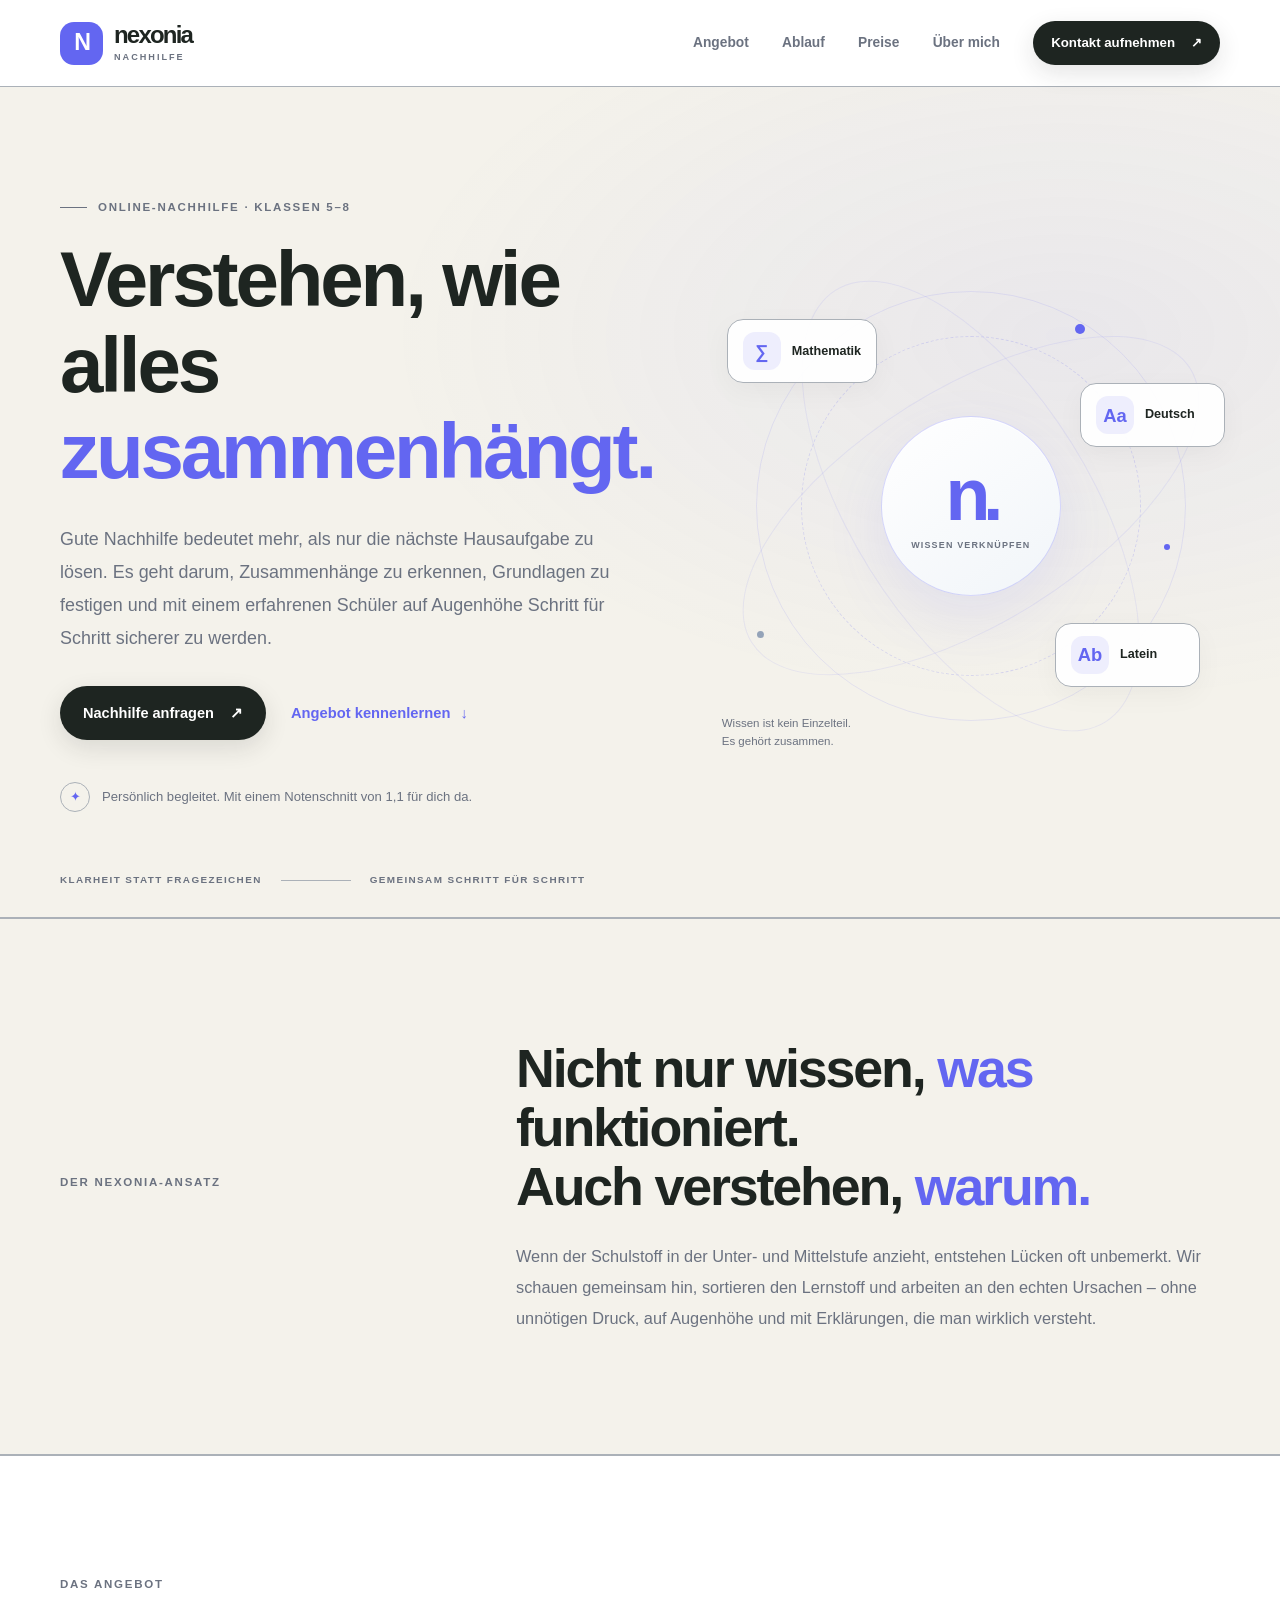
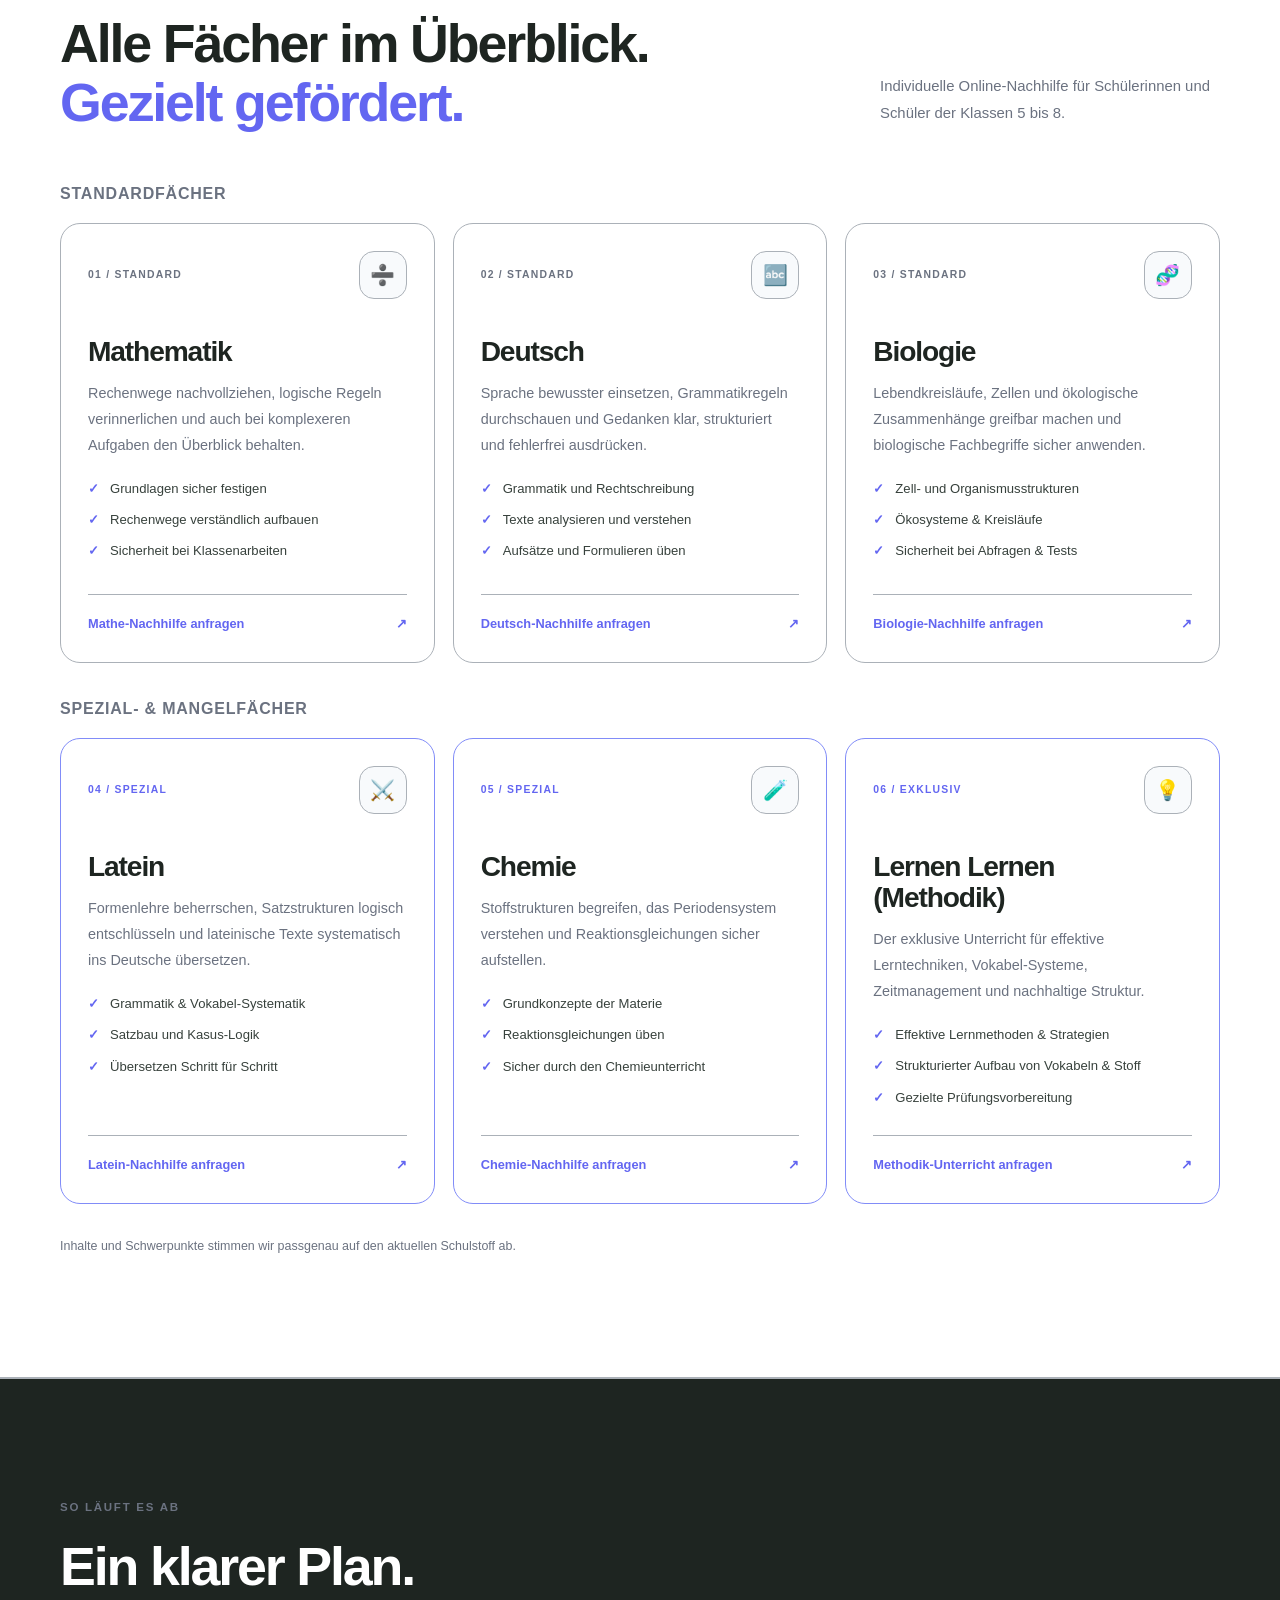
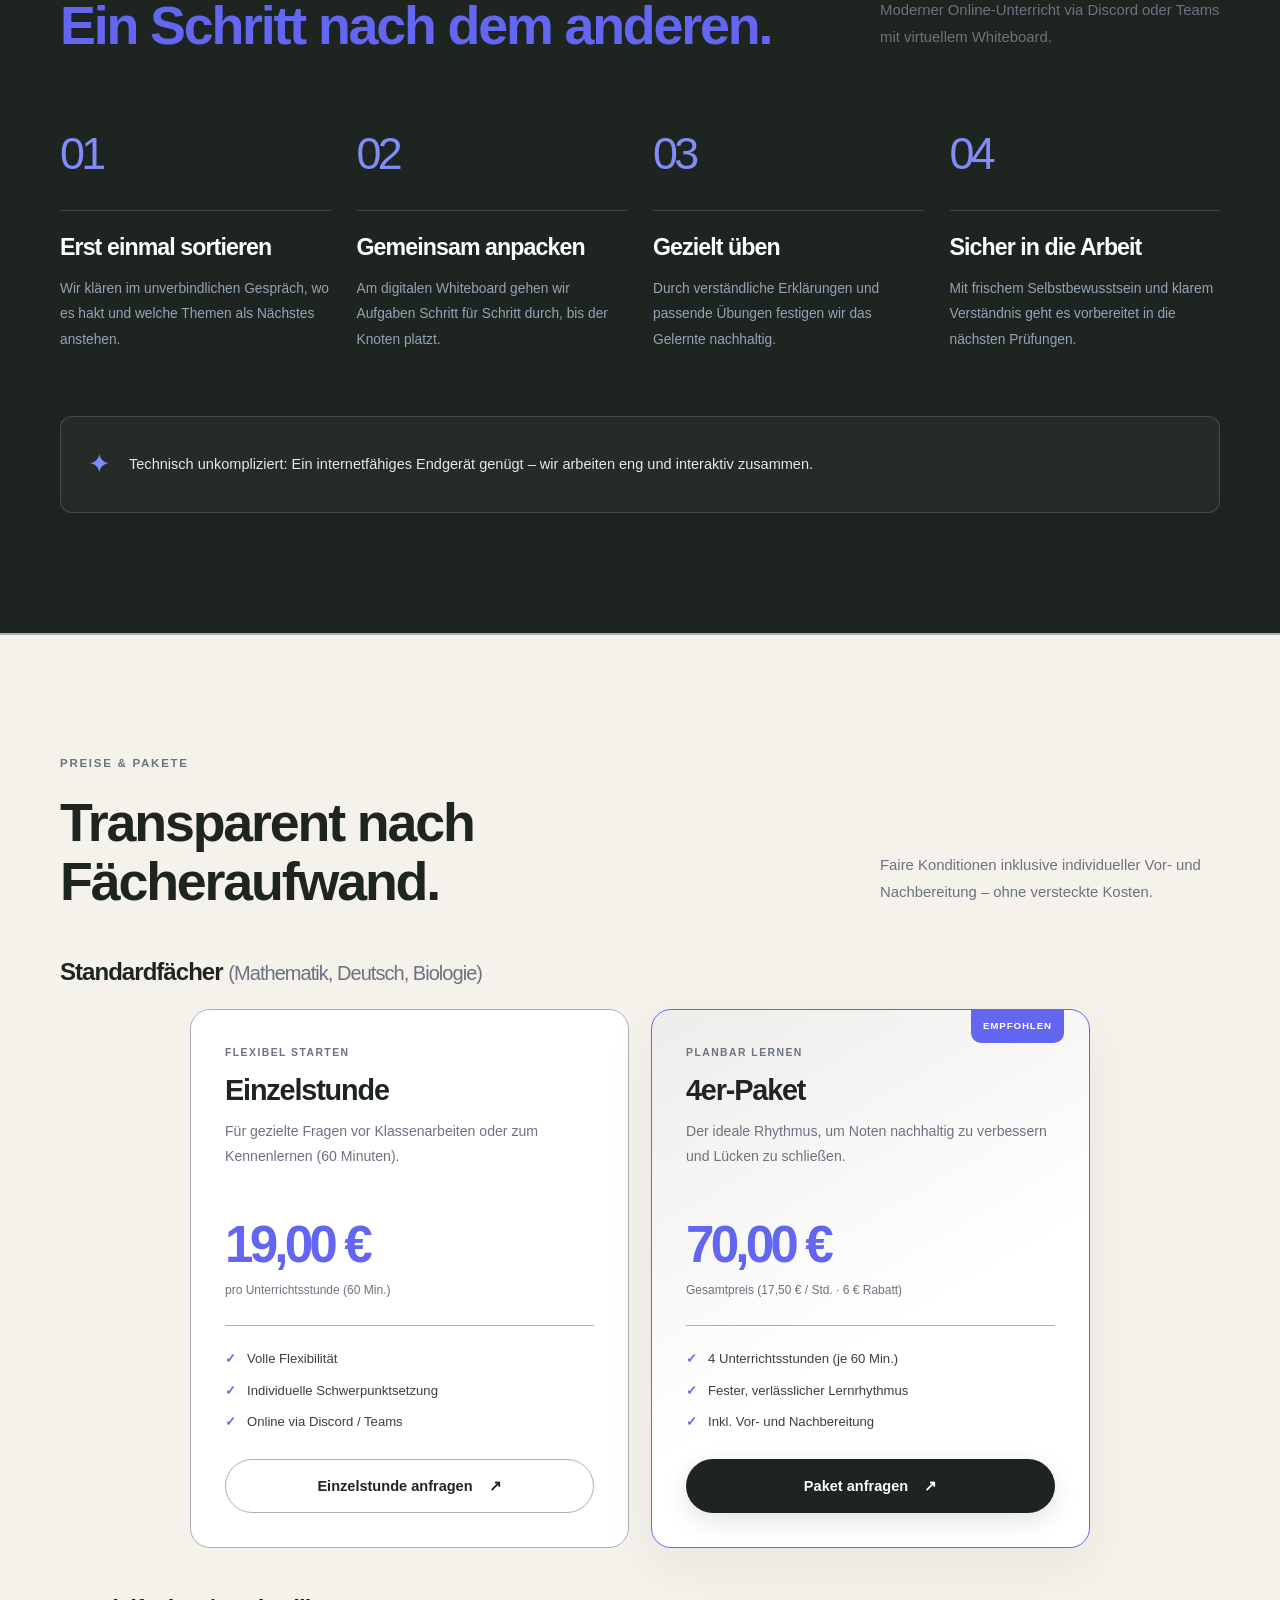
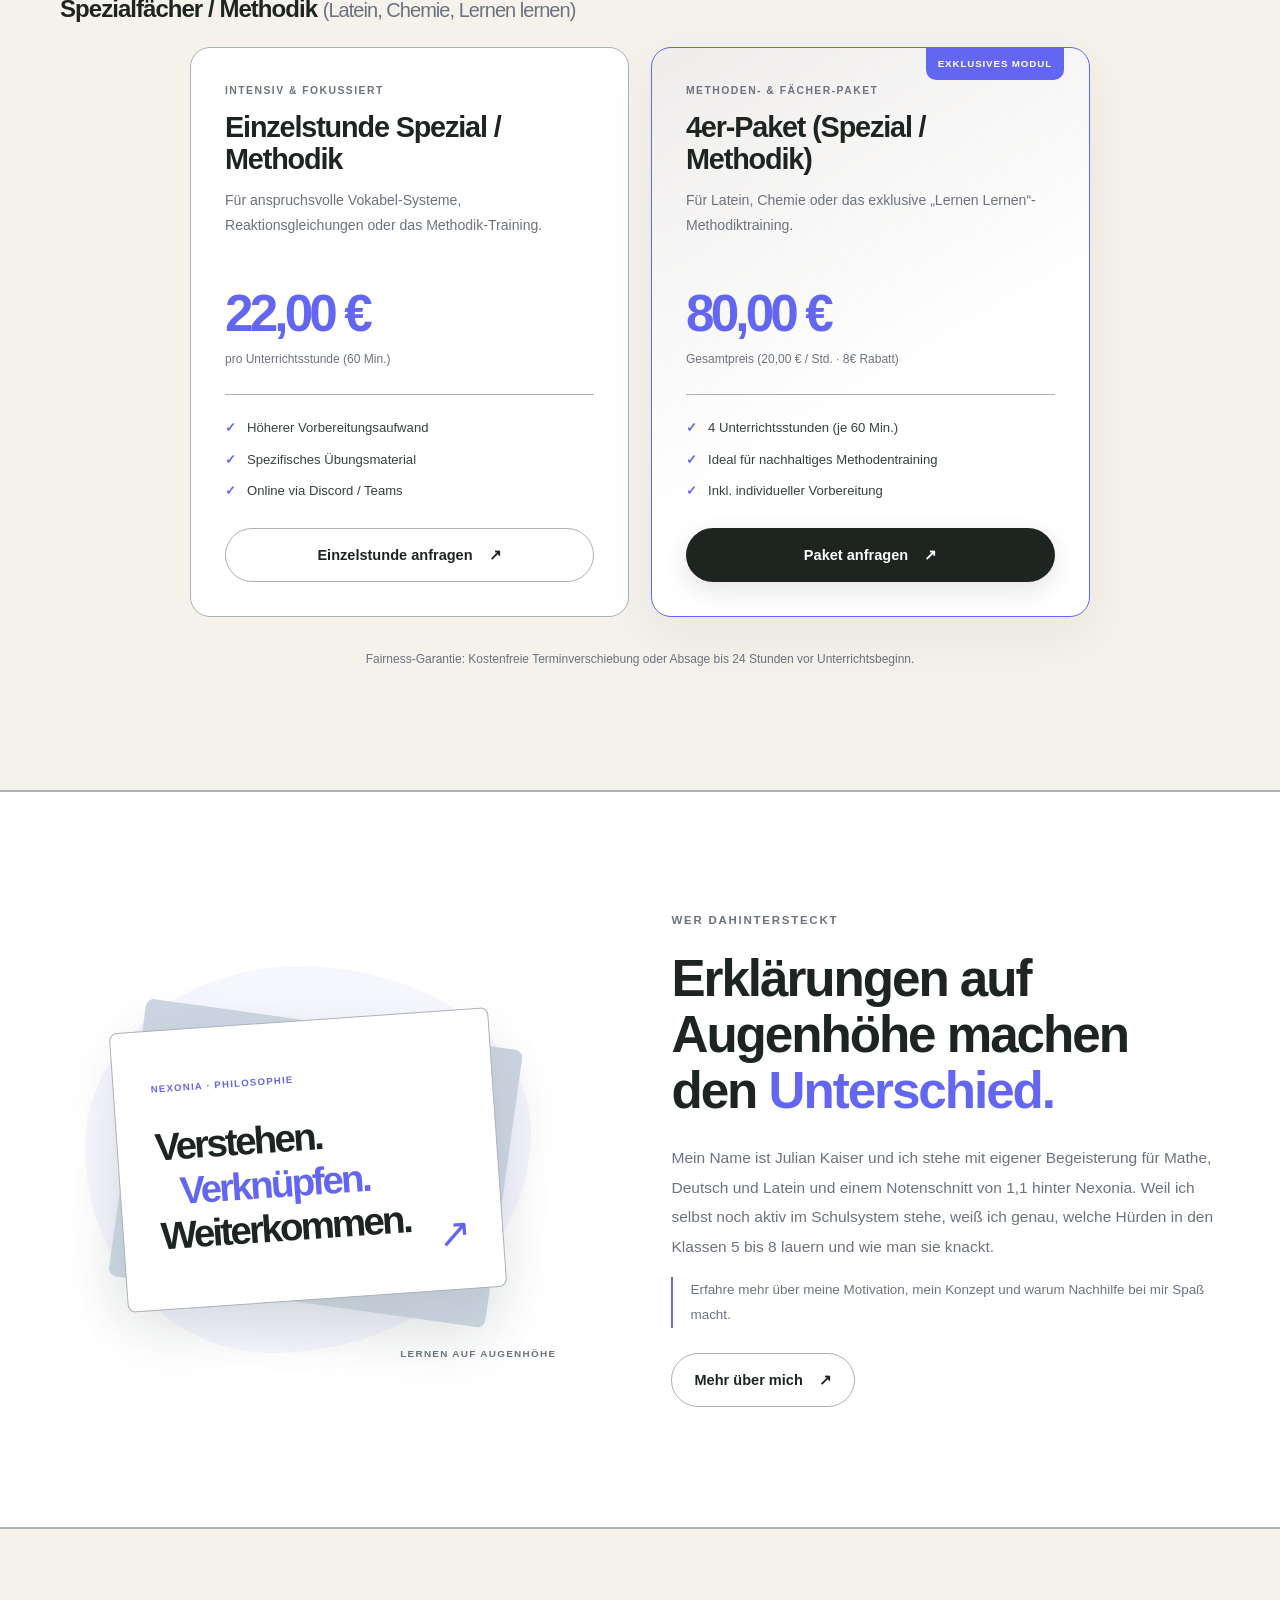
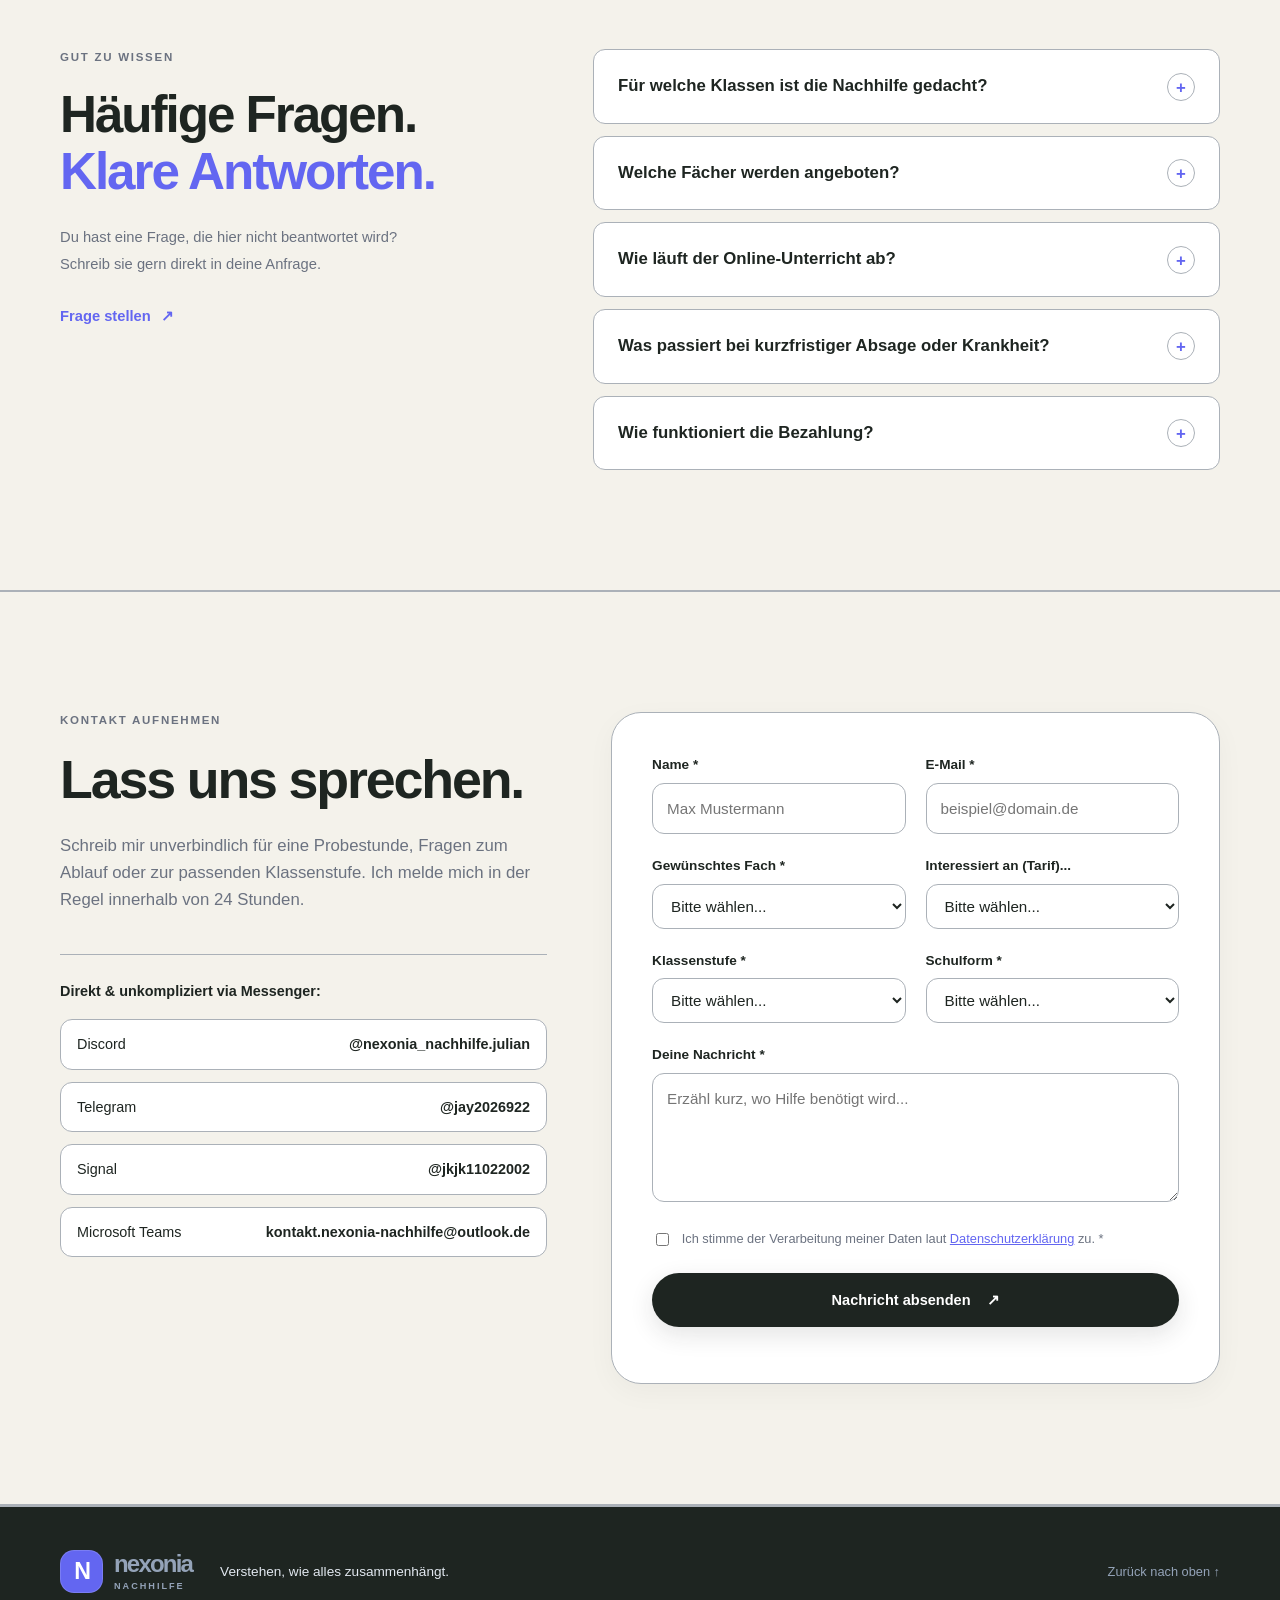
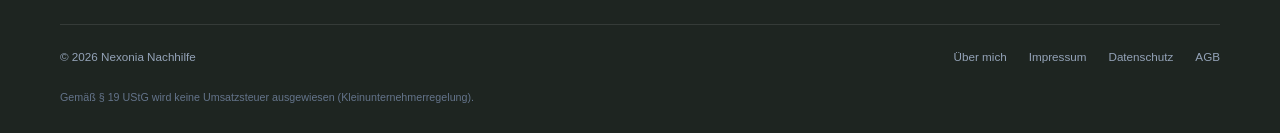
==== commit fc9407cd: "E-Mail-Adresse korrigiert" ====
--- a/index.html
+++ b/index.html
@@ -498,7 +498,7 @@
                                     <span>Signal</span> <strong>@jkjk11022002</strong>
                                 </a>
                                 <a target="_blank" rel="noopener" class="messenger-link">
-                                    <span>Microsoft Teams</span> <strong>kontakt.nexonia_nachhilfe@outlook.de</strong>
+                                    <span>Microsoft Teams</span> <strong>kontakt.nexonia-nachhilfe@outlook.de</strong>
                                 </a>
                             </div>
                         </div>
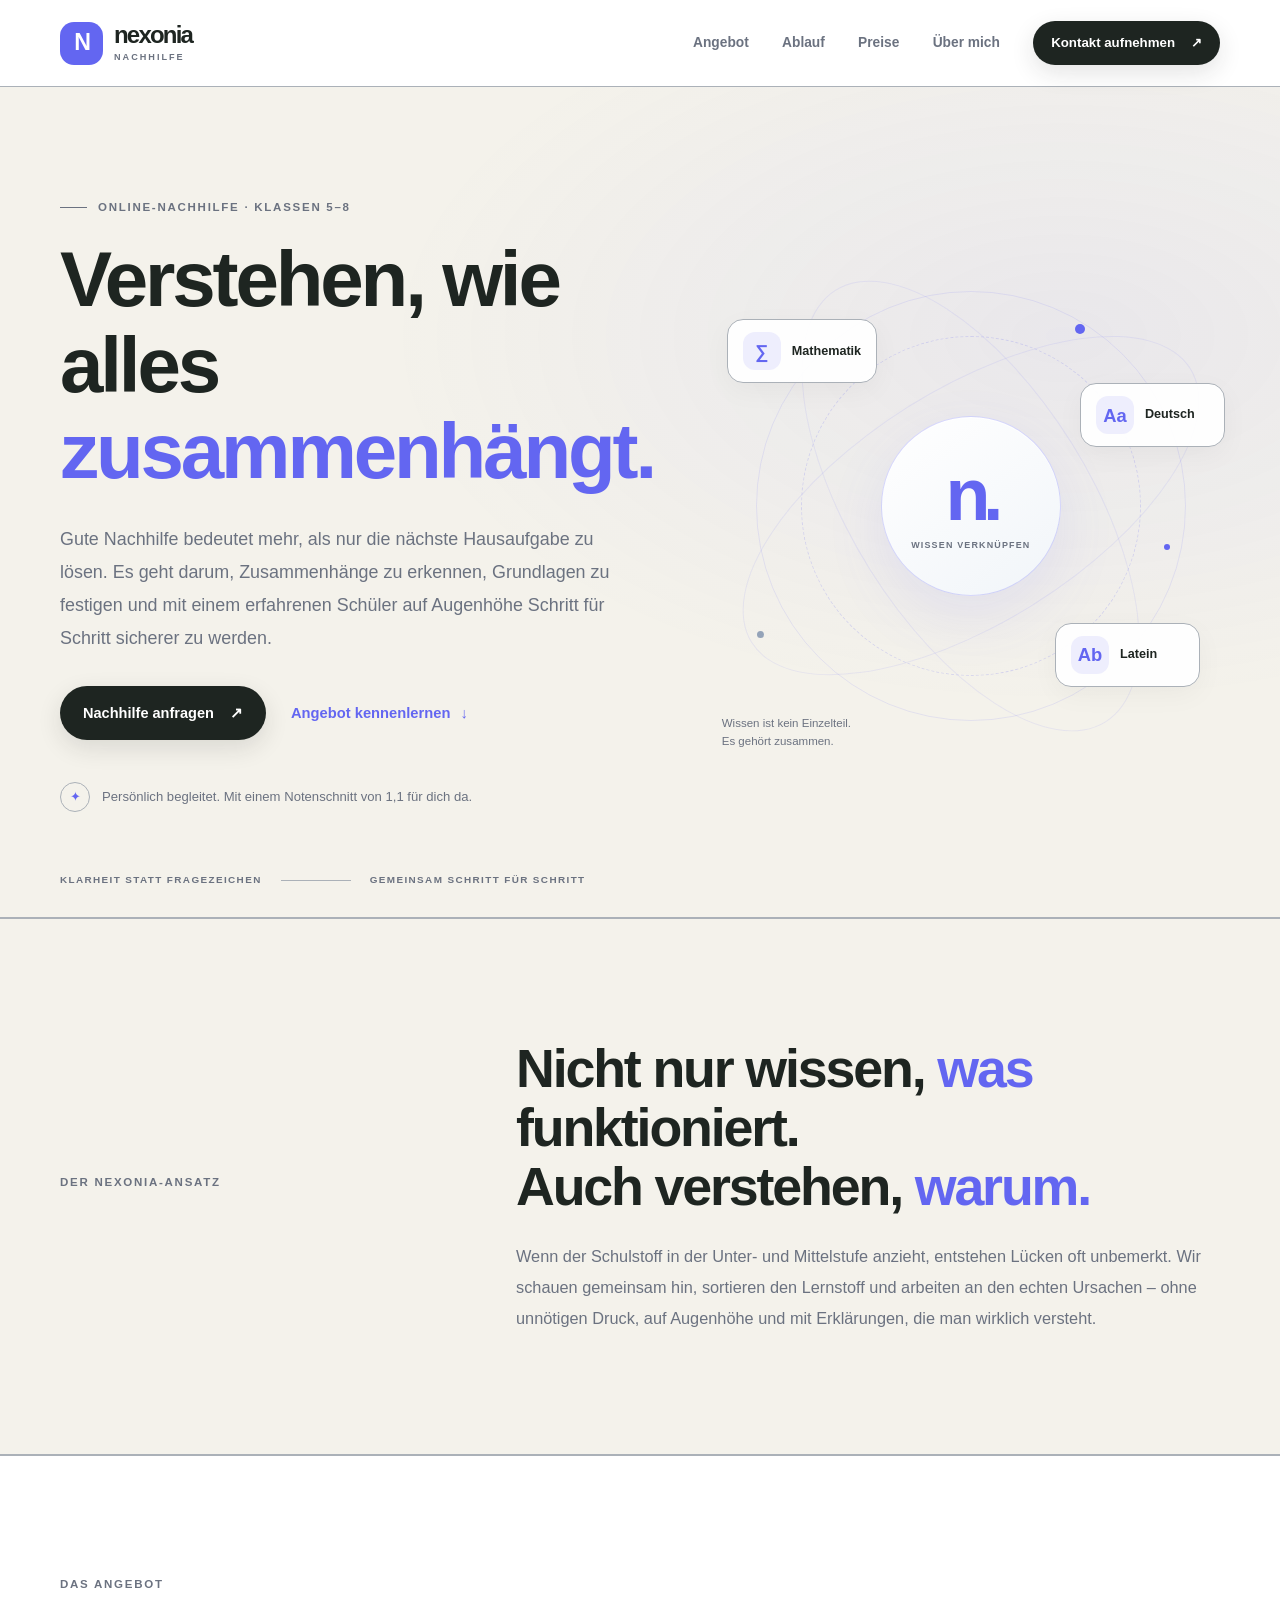
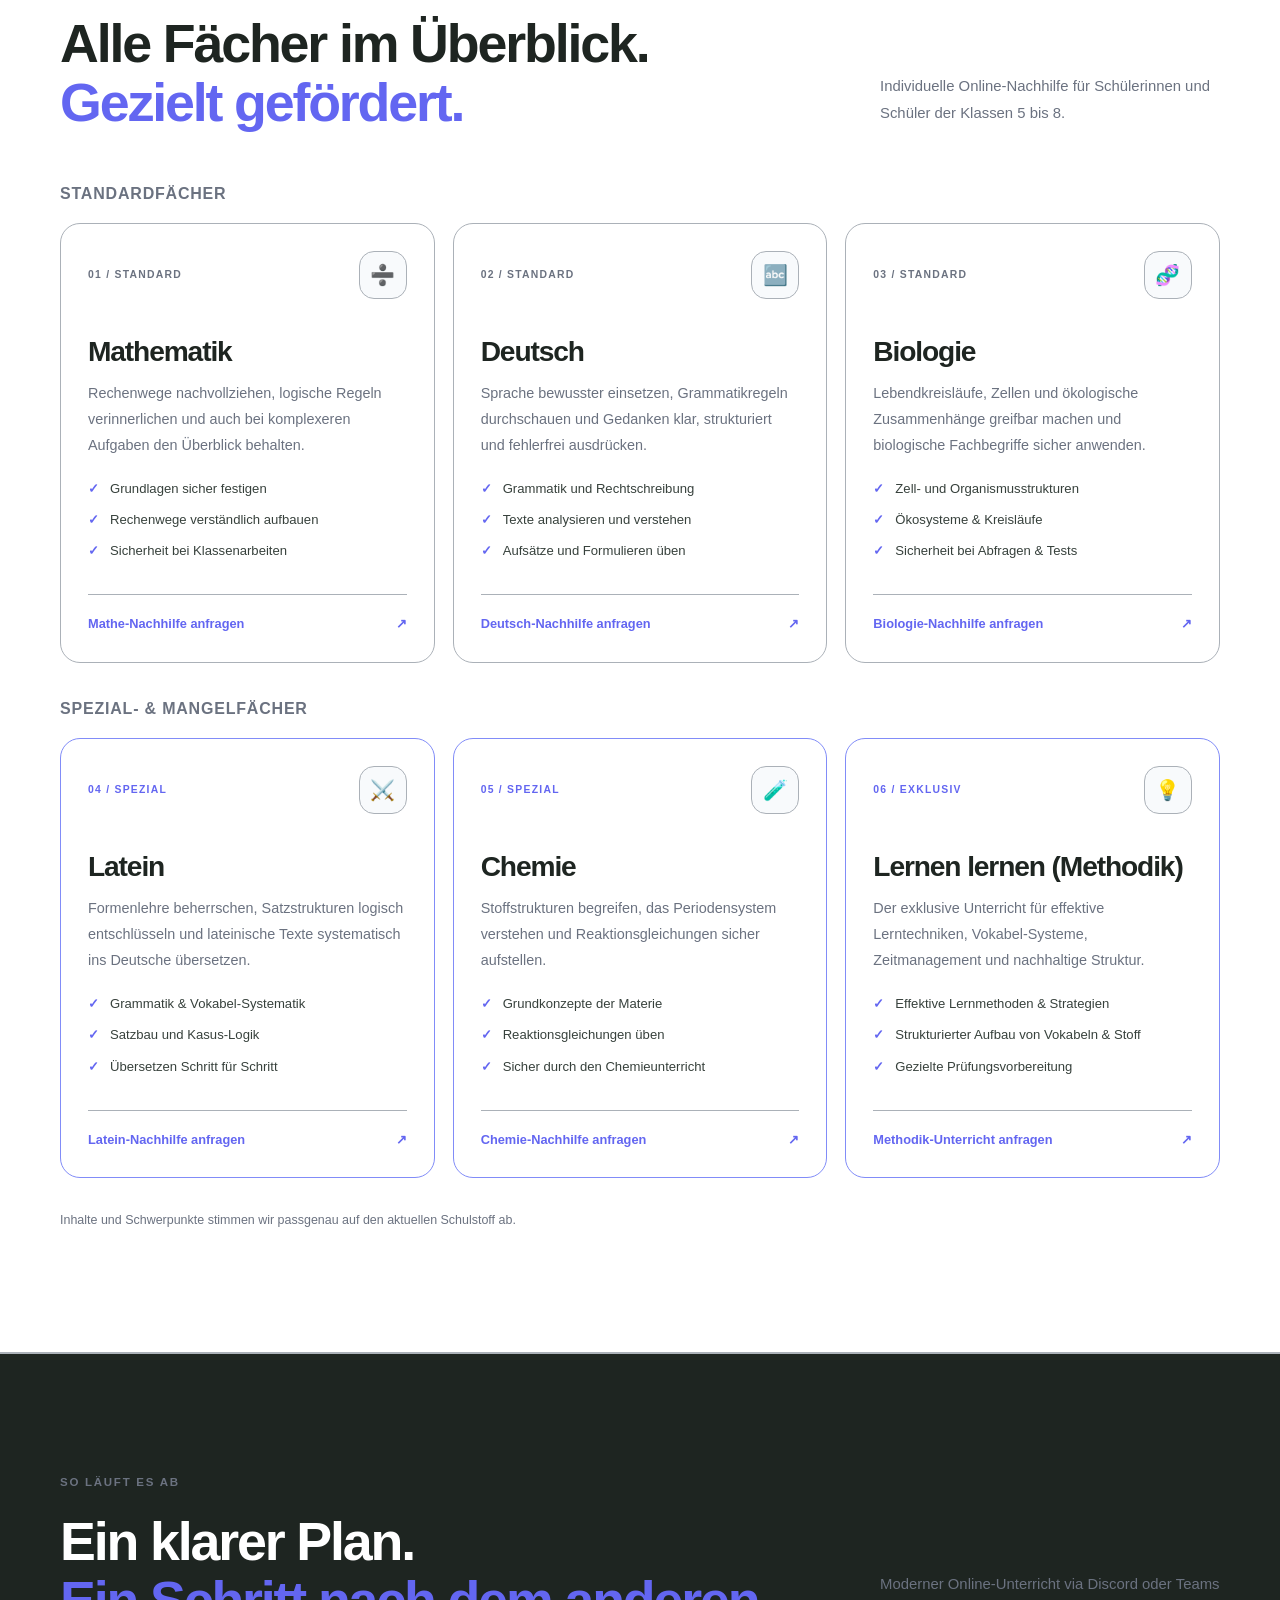
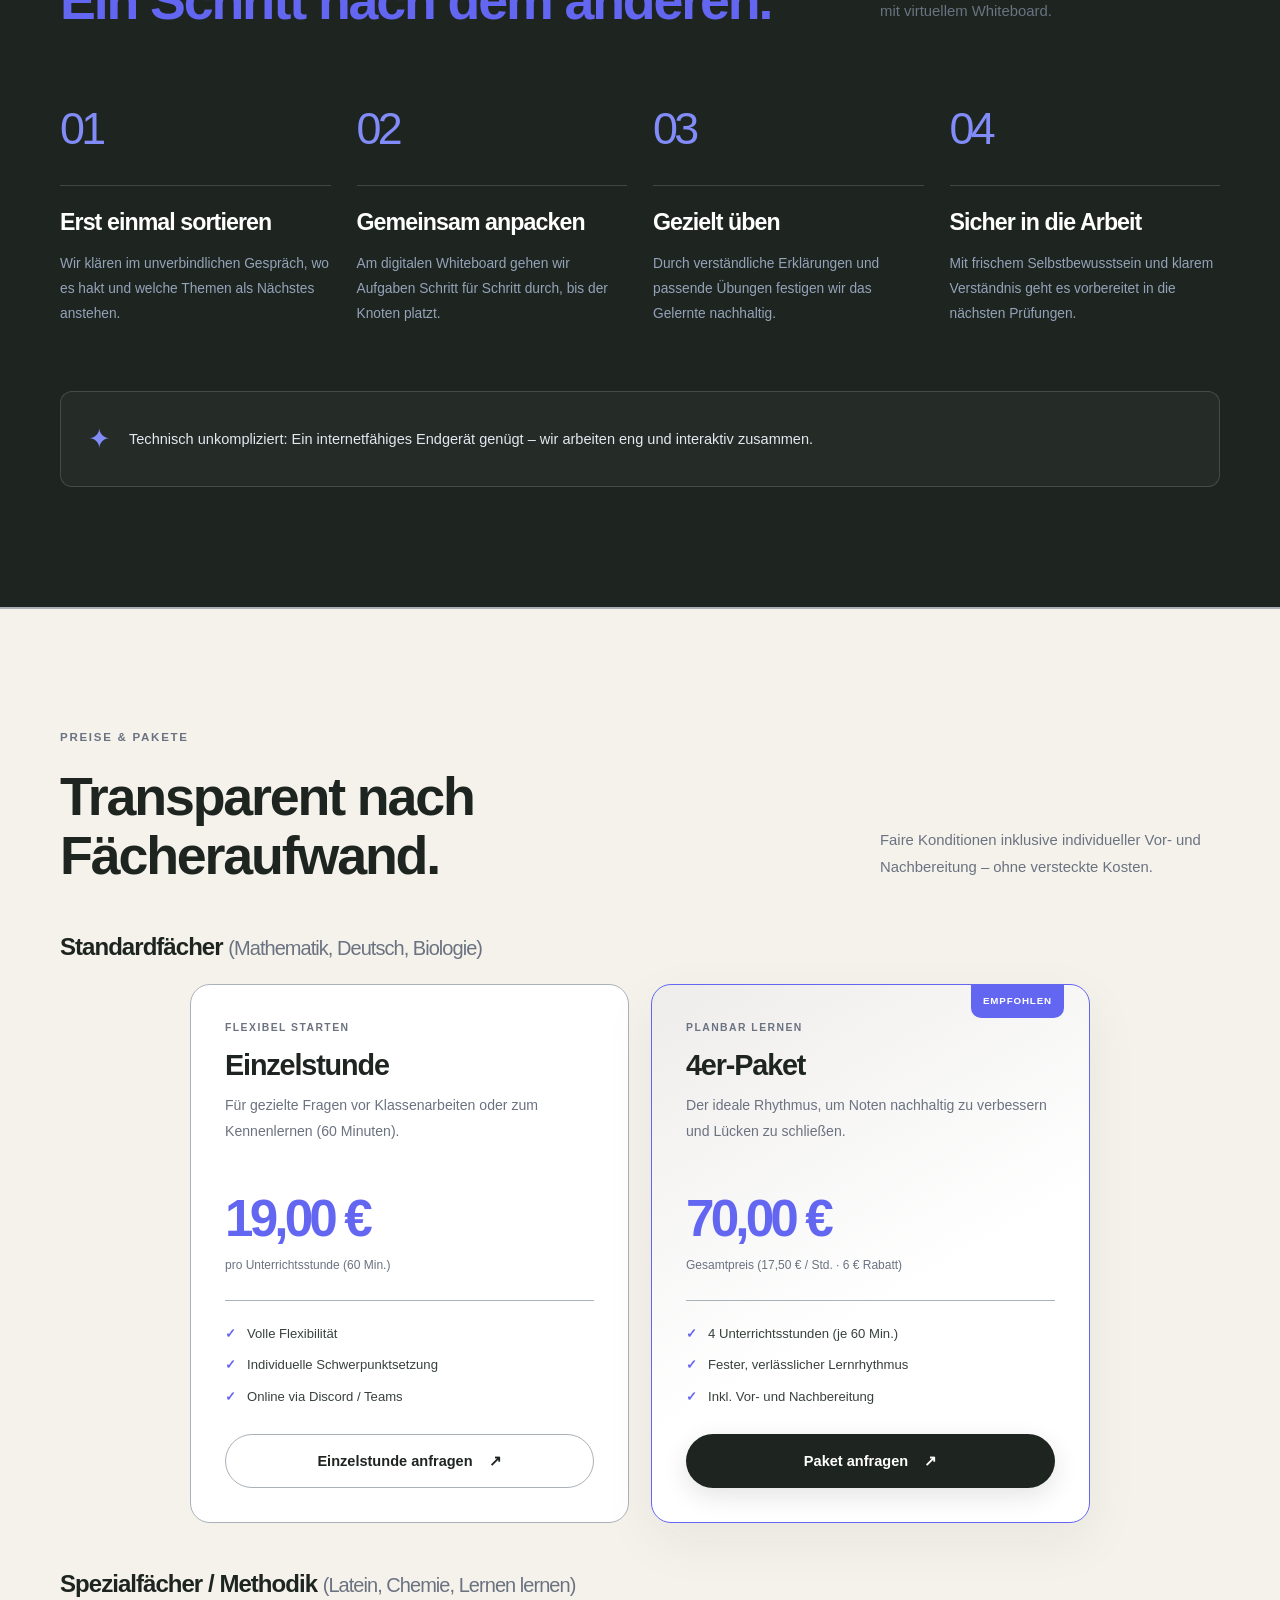
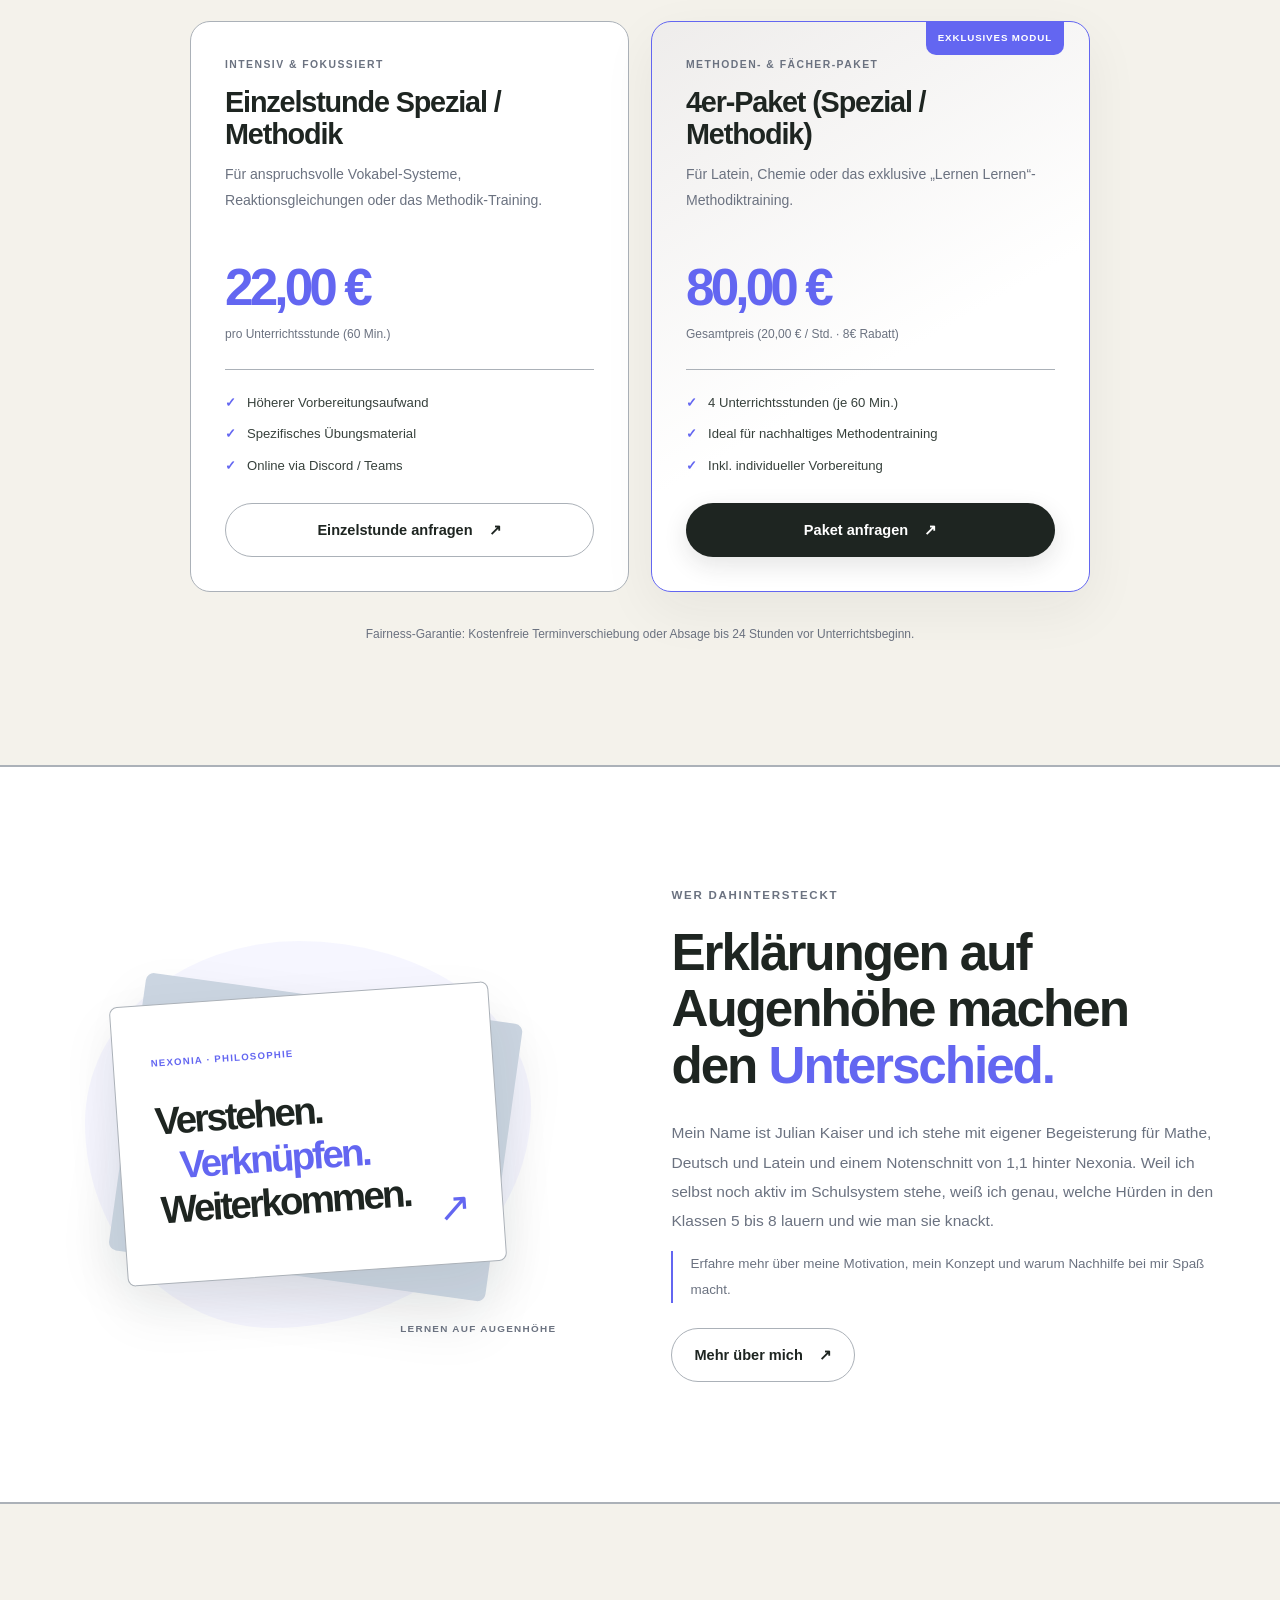
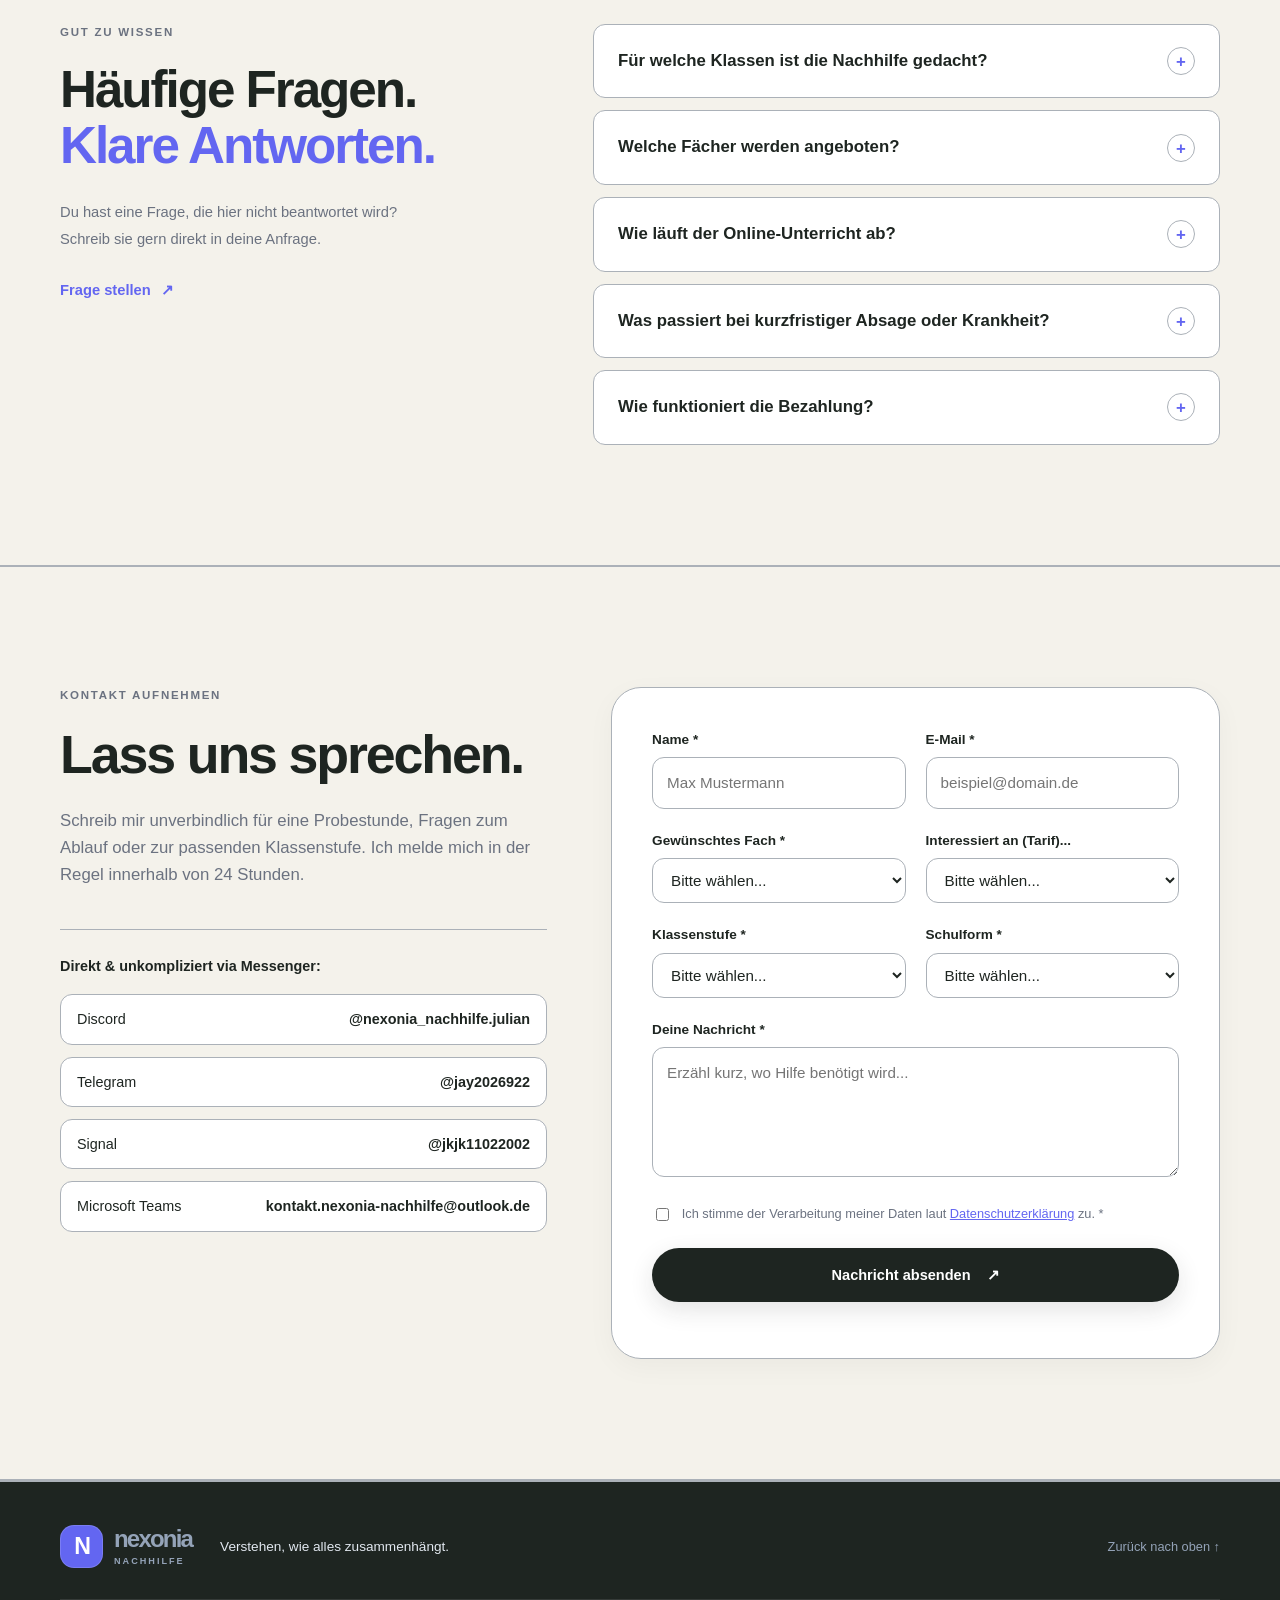
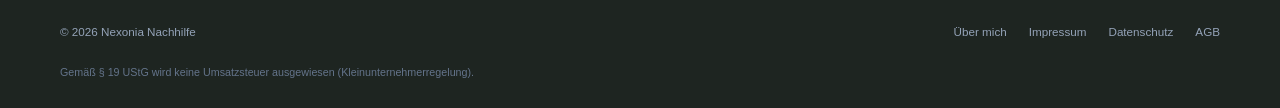
==== commit fca01c54: "Orthografischer Fehler korrigiert" ====
--- a/index.html
+++ b/index.html
@@ -221,7 +221,7 @@
                                 <span class="subject-number" style="color: var(--color-violet);">06 / EXKLUSIV</span>
                                 <span class="subject-symbol" aria-hidden="true">💡</span>
                             </div>
-                            <h3>Lernen Lernen (Methodik)</h3>
+                            <h3>Lernen lernen (Methodik)</h3>
                             <p>Der exklusive Unterricht für effektive Lerntechniken, Vokabel-Systeme, Zeitmanagement und nachhaltige Struktur.</p>
                             <ul>
                                 <li>Effektive Lernmethoden & Strategien</li>
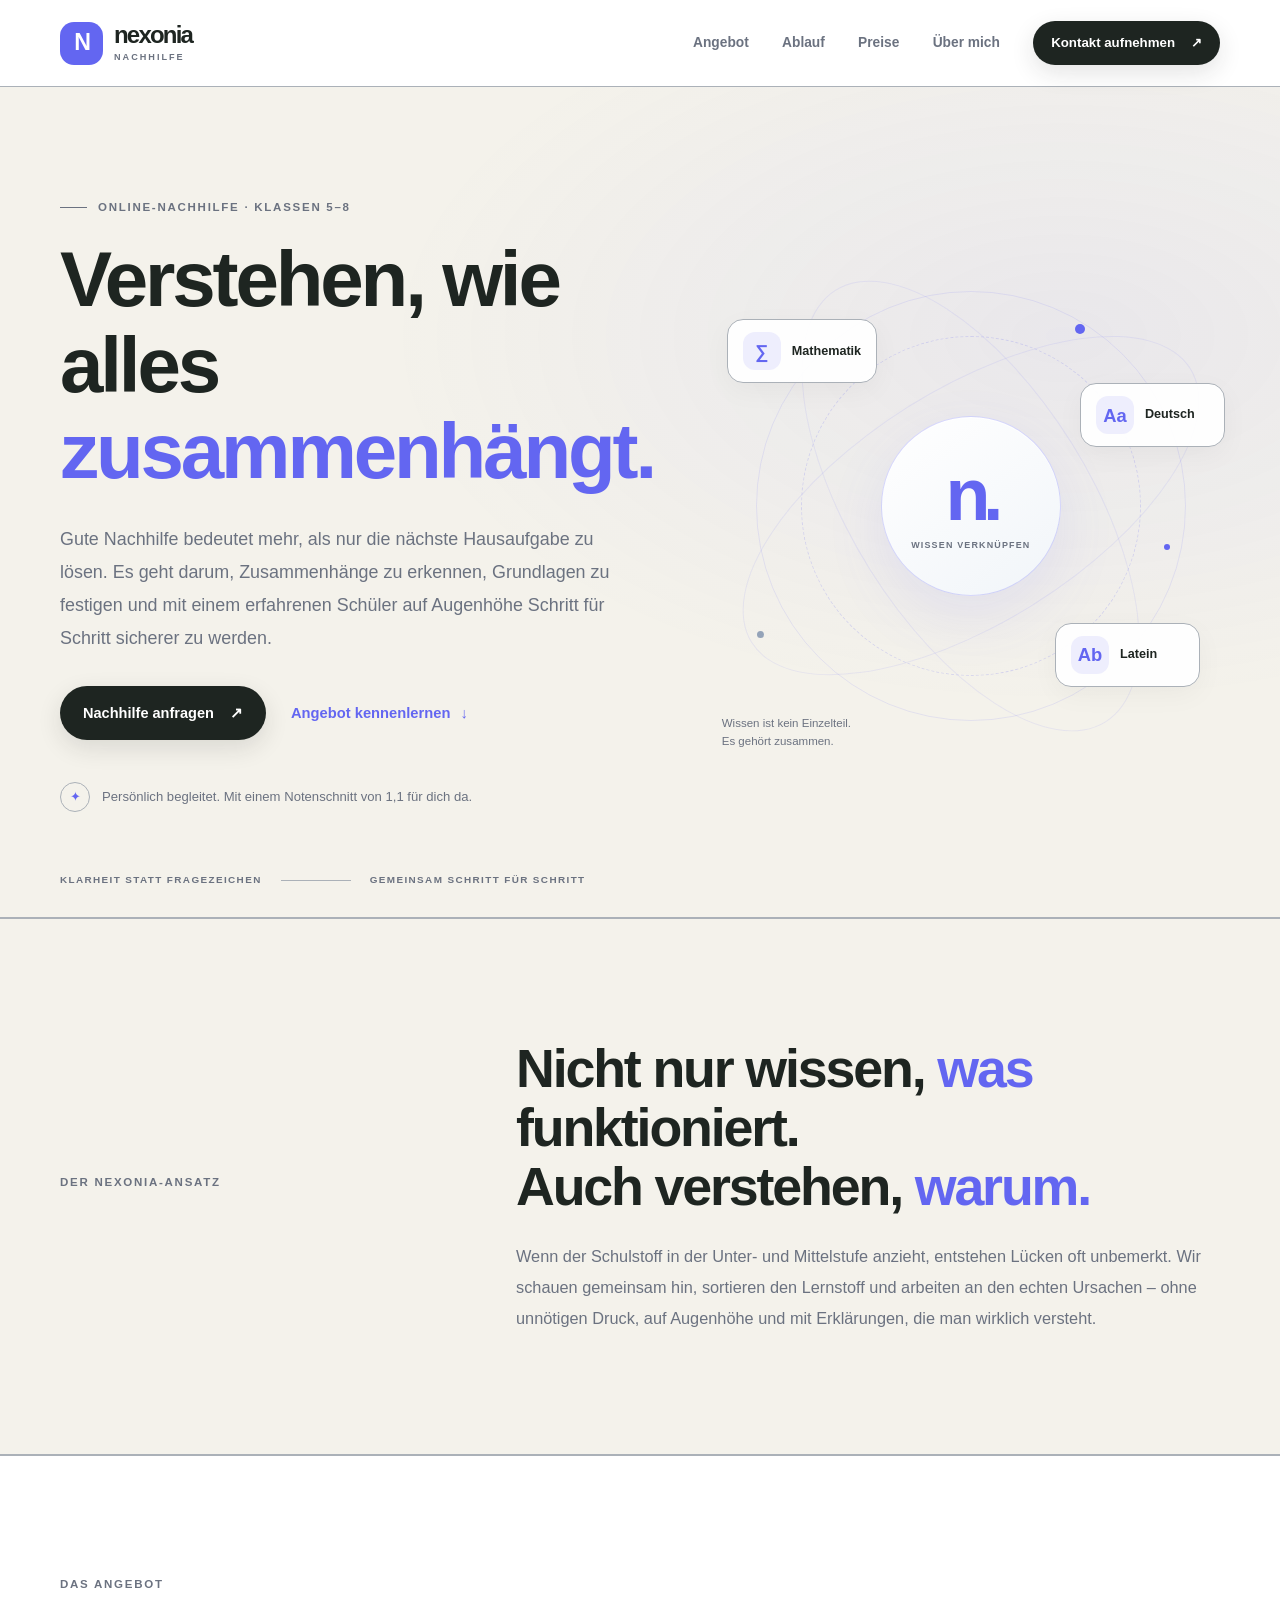
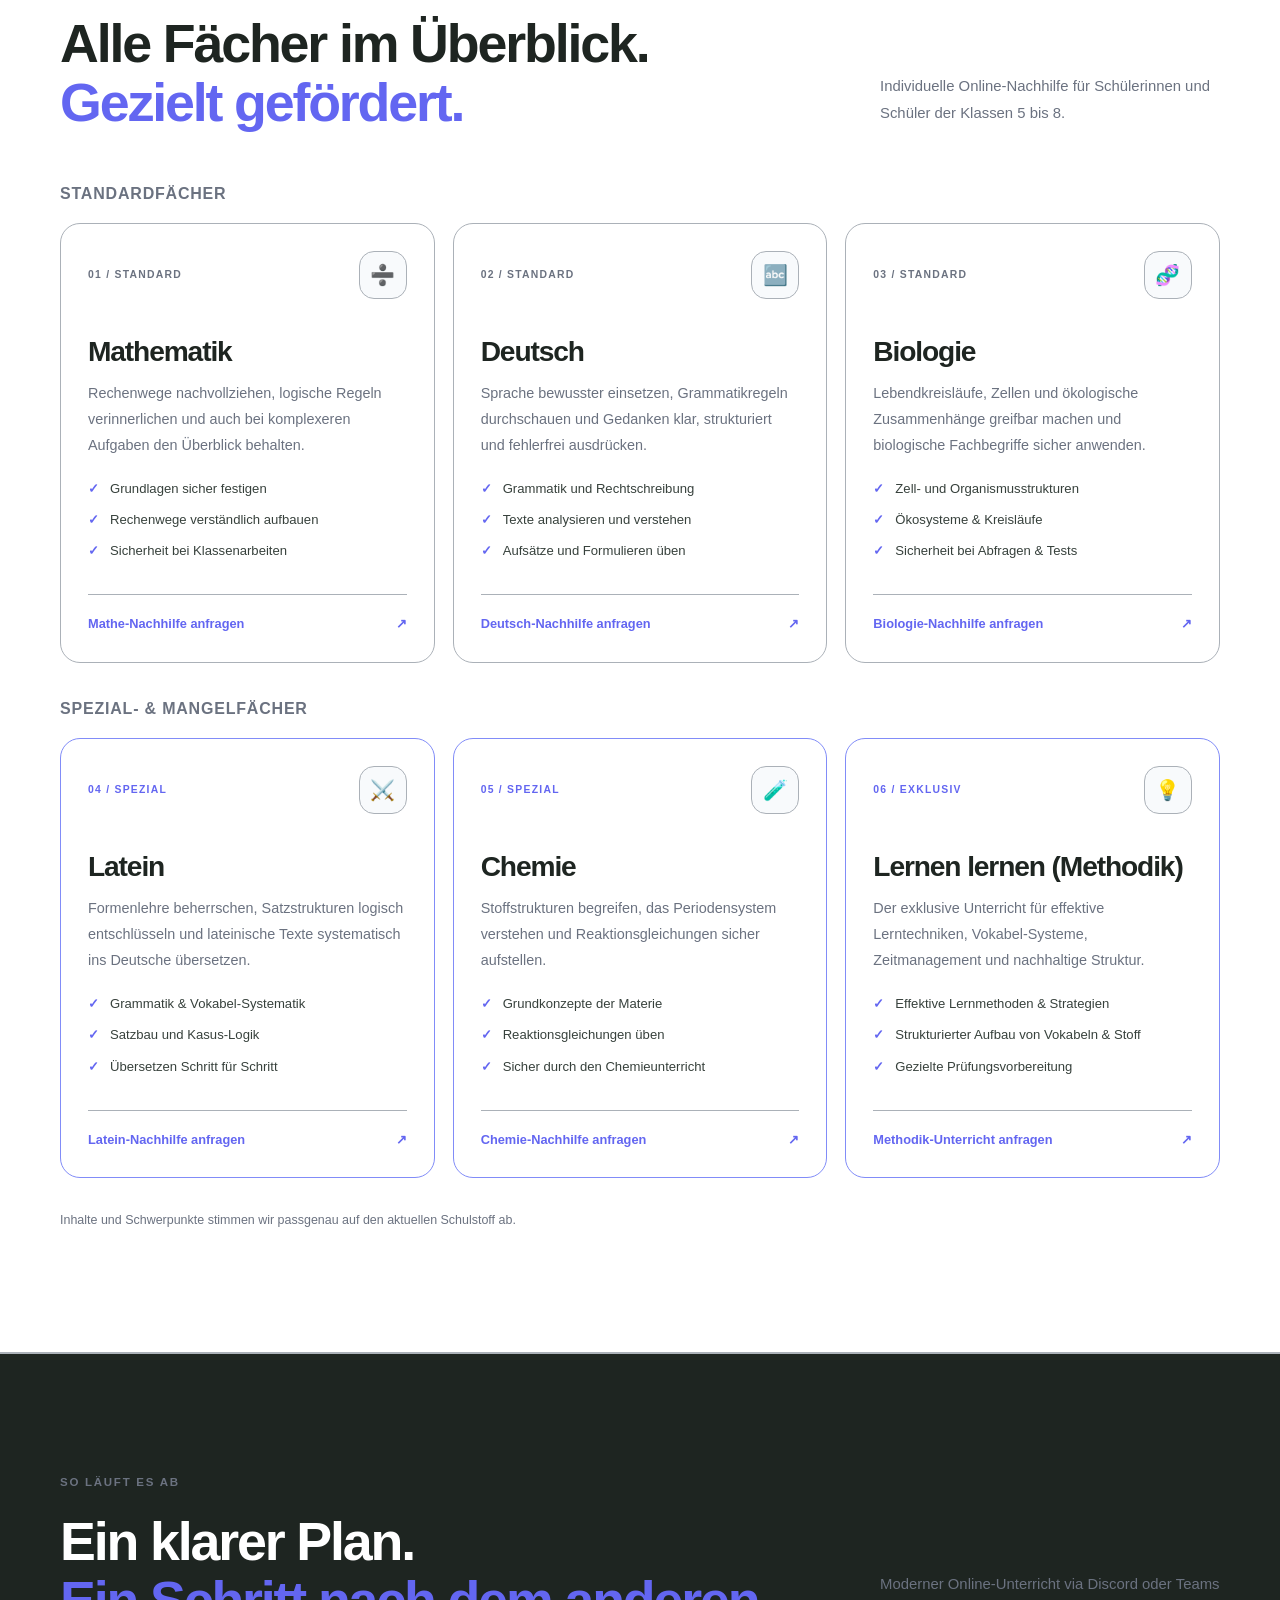
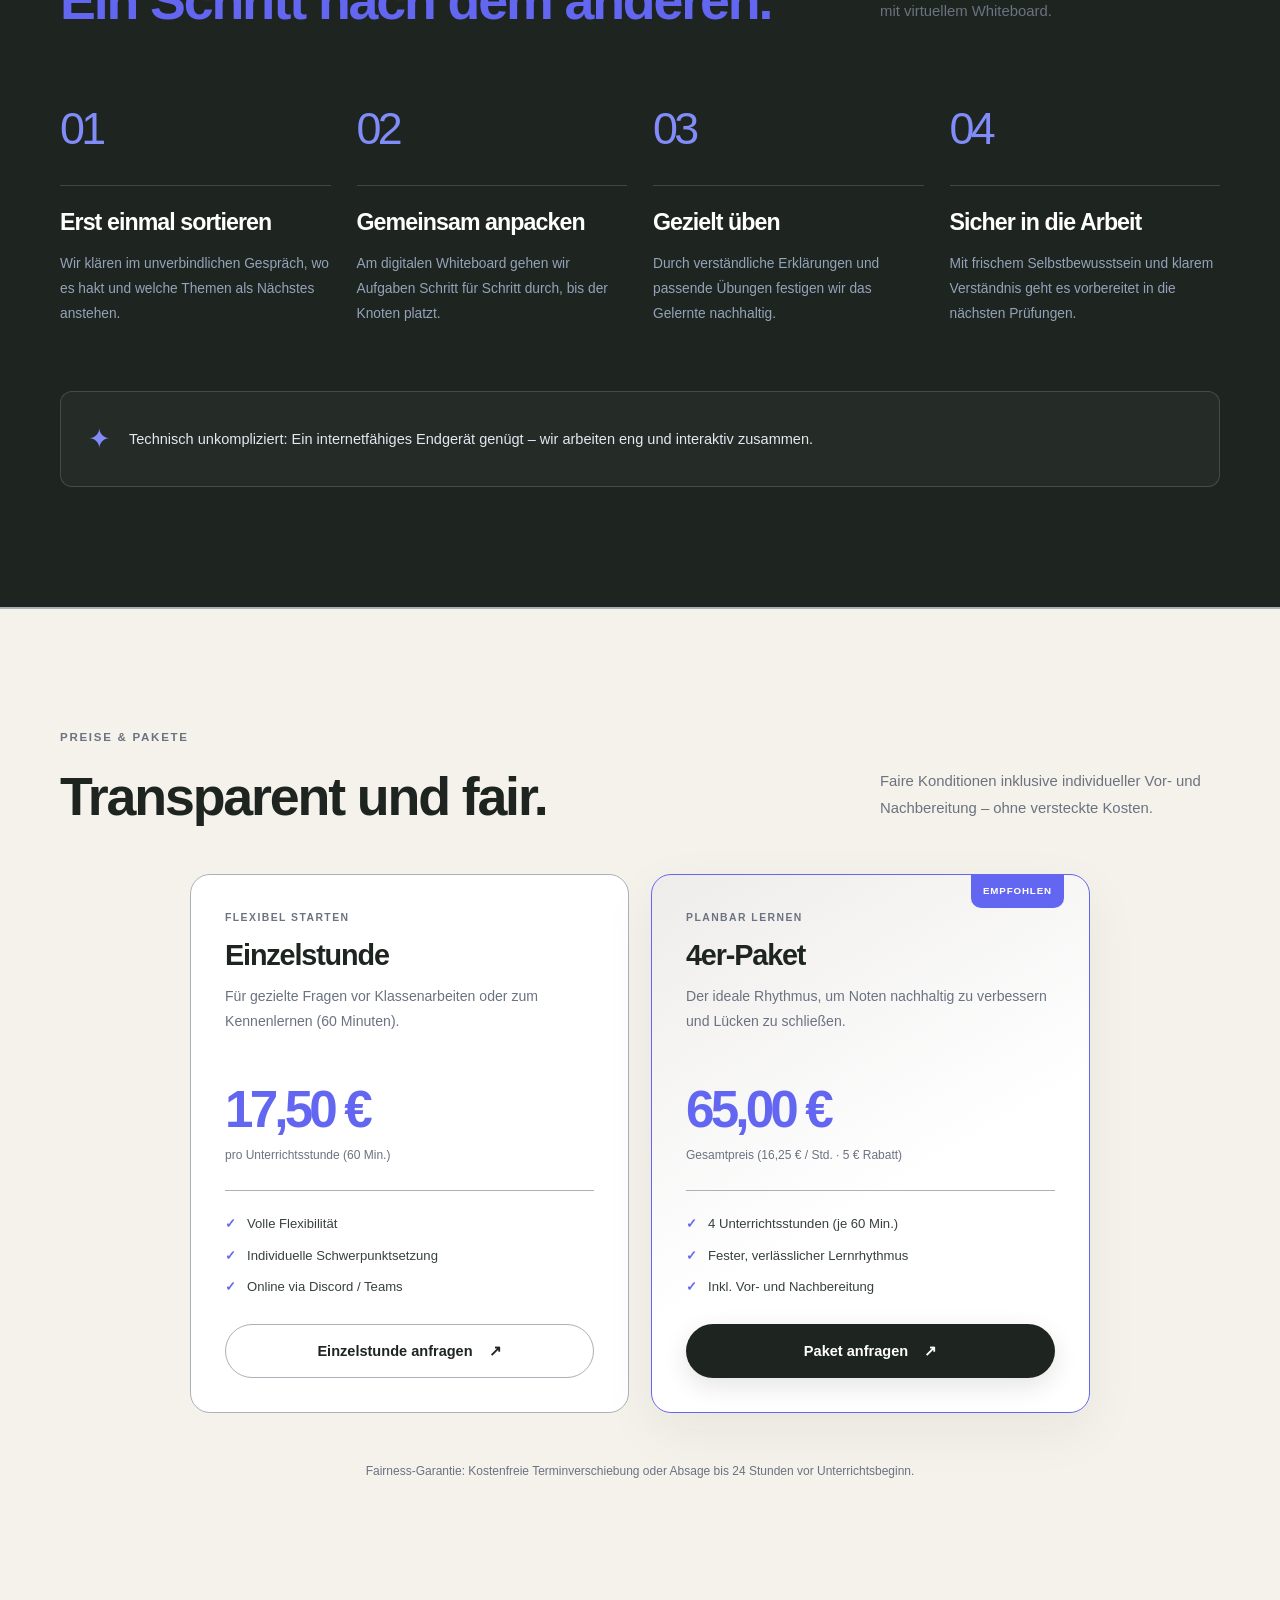
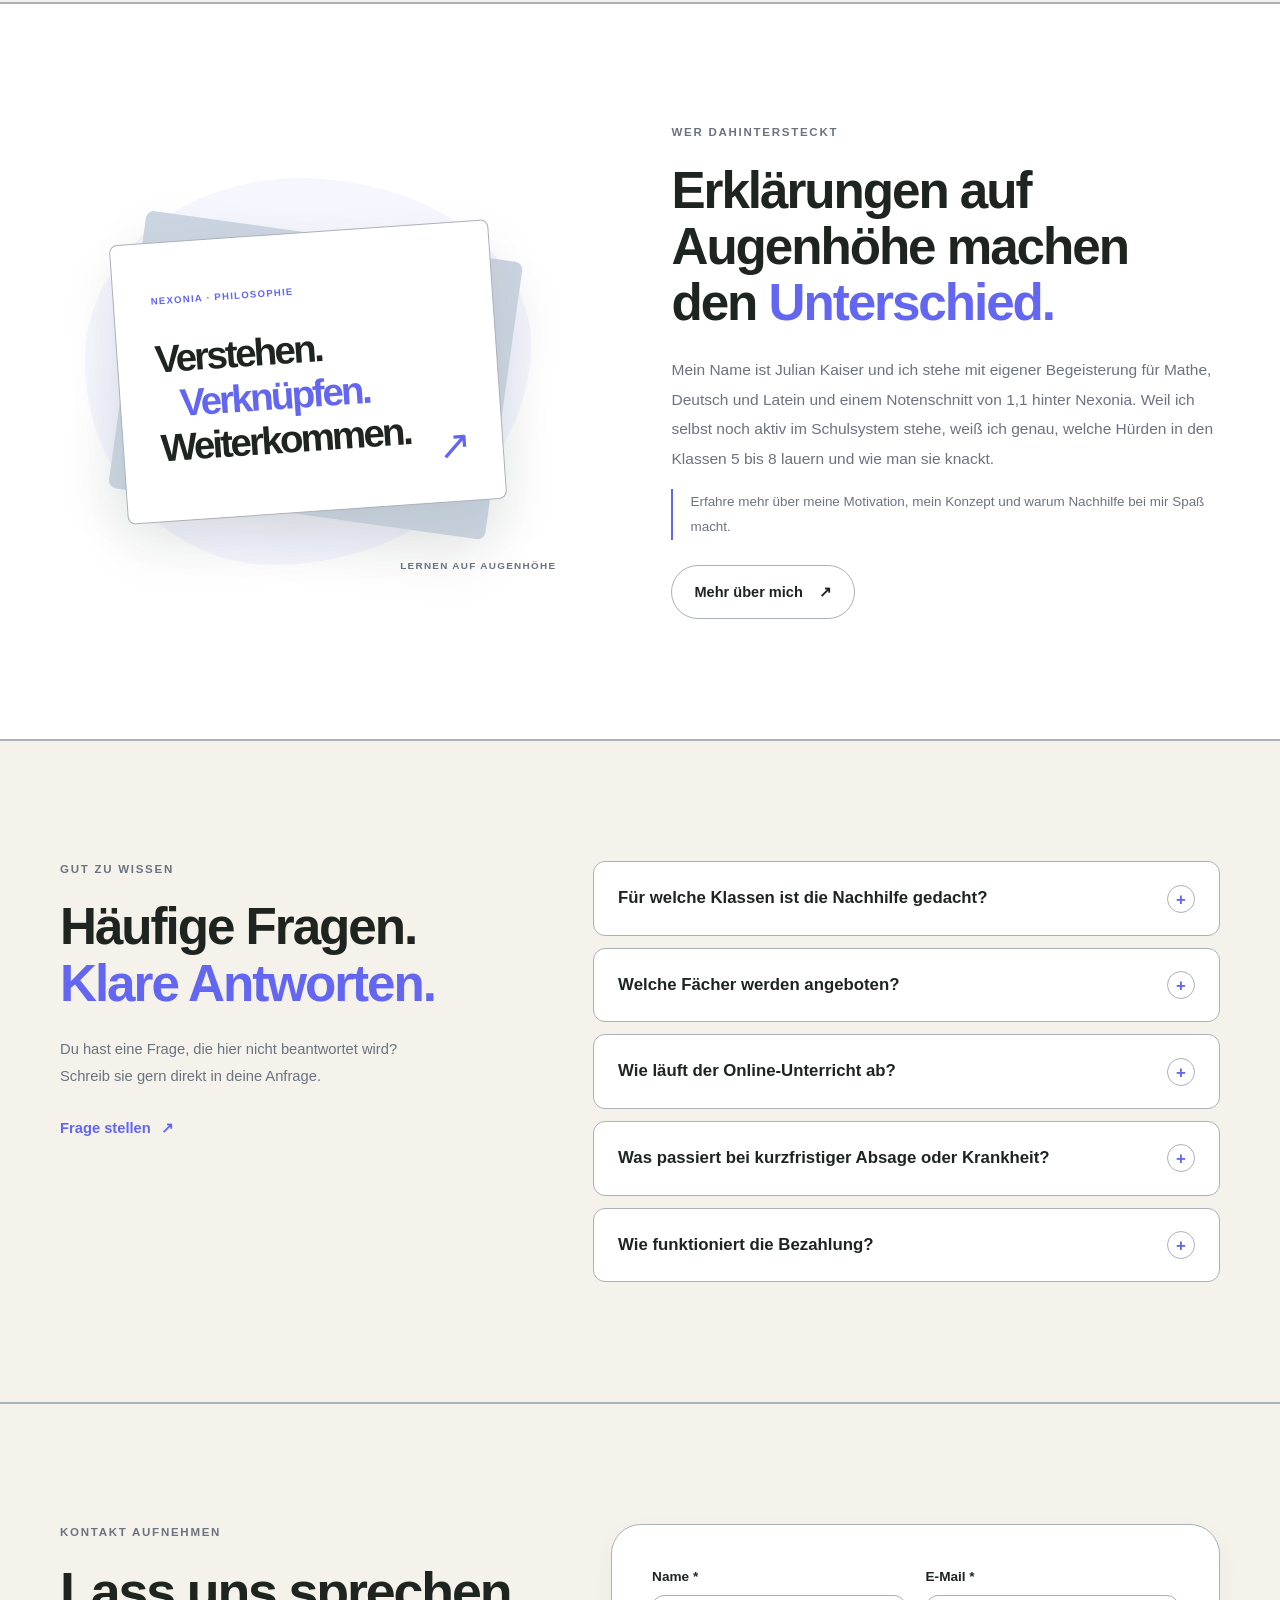
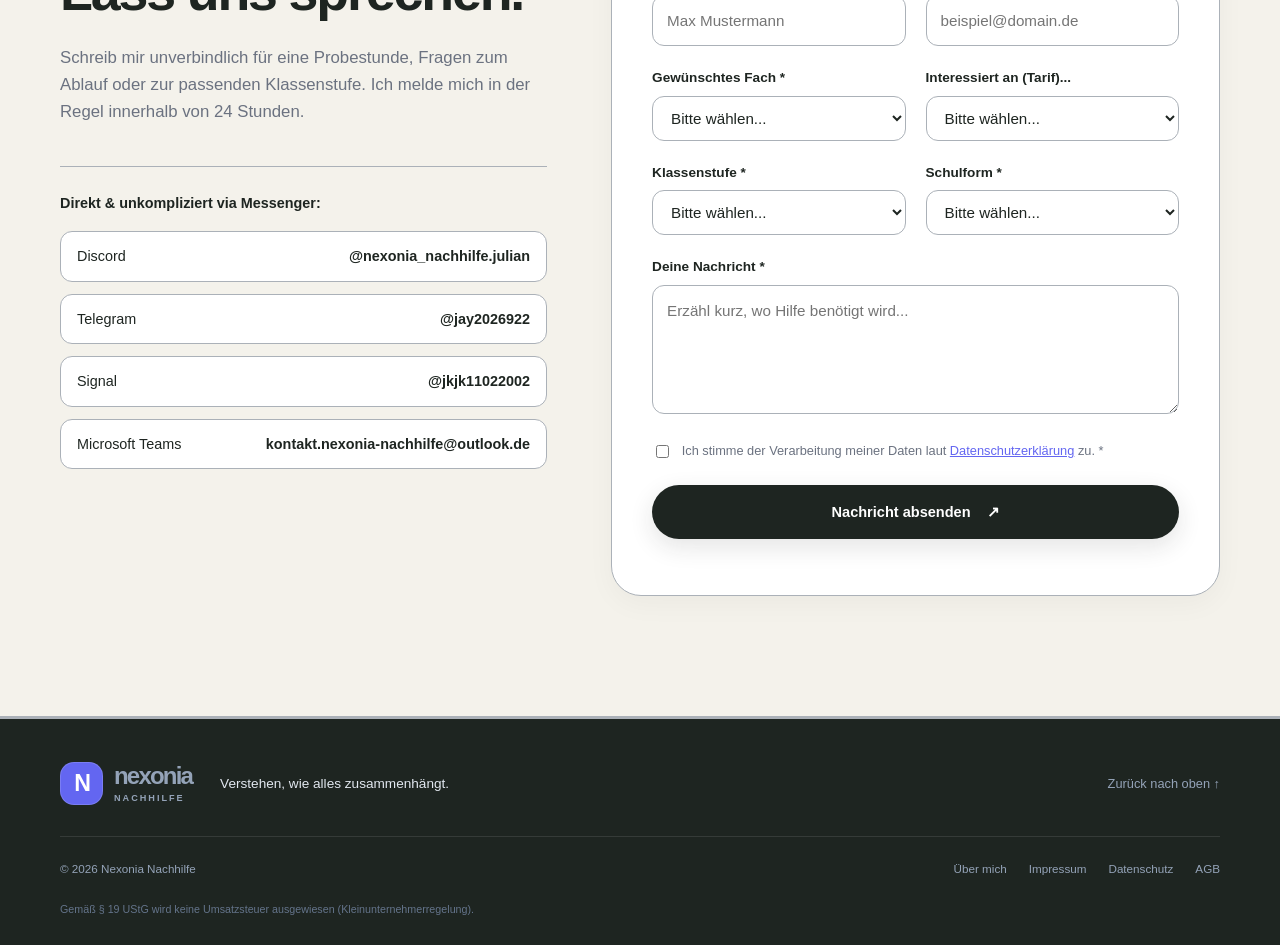
==== commit f57fc416: "Preise verändert" ====
--- a/index.html
+++ b/index.html
@@ -289,15 +289,12 @@
                 <div class="section-heading">
                     <div>
                         <p class="eyebrow">PREISE & PAKETE</p>
-                        <h2>Transparent nach Fächeraufwand.</h2>
+                        <h2>Transparent und fair.</h2>
                     </div>
                     <p class="section-heading-note">Faire Konditionen inklusive individueller Vor- und Nachbereitung – ohne versteckte Kosten.</p>
                 </div>
 
                 <!-- 1. STANDARDFACH-BEREICH -->
-                <div class="pricing-category-title" style="margin-bottom: 1.5rem;">
-                    <h3 style="font-size: 1.5rem; color: var(--color-ink);">Standardfächer <span style="font-weight: 400; font-size: 1.25rem; color: var(--color-muted);">(Mathematik, Deutsch, Biologie)</span></h3>
-                </div>
 
                 <div class="pricing-grid" style="margin-bottom: 3rem;">
                     <!-- Einzelstunde Standard -->
@@ -305,7 +302,7 @@
                         <p class="price-label">FLEXIBEL STARTEN</p>
                         <h3>Einzelstunde</h3>
                         <p class="price-description">Für gezielte Fragen vor Klassenarbeiten oder zum Kennenlernen (60 Minuten).</p>
-                        <div class="price-amount"><span>19,00 €</span></div>
+                        <div class="price-amount"><span>17,50 €</span></div>
                         <p class="price-unit">pro Unterrichtsstunde (60 Min.)</p>
                         <ul class="price-features">
                             <li>Volle Flexibilität</li>
@@ -321,8 +318,8 @@
                         <p class="price-label">PLANBAR LERNEN</p>
                         <h3>4er-Paket</h3>
                         <p class="price-description">Der ideale Rhythmus, um Noten nachhaltig zu verbessern und Lücken zu schließen.</p>
-                        <div class="price-amount"><span>70,00 €</span></div>
-                        <p class="price-unit">Gesamtpreis (17,50 € / Std. · 6 € Rabatt)</p>
+                        <div class="price-amount"><span>65,00 €</span></div>
+                        <p class="price-unit">Gesamtpreis (16,25 € / Std. · 5 € Rabatt)</p>
                         <ul class="price-features">
                             <li>4 Unterrichtsstunden (je 60 Min.)</li>
                             <li>Fester, verlässlicher Lernrhythmus</li>
@@ -332,18 +329,18 @@
                     </article>
                 </div>
 
-                <!-- 2. SPEZIALFACH-BEREICH -->
+                <!-- 2. SPEZIALFACH-BEREICH
                 <div class="pricing-category-title" style="margin-bottom: 1.5rem;">
                     <h3 style="font-size: 1.5rem; color: var(--color-ink);">Spezialfächer / Methodik <span style="font-weight: 400; font-size: 1.25rem; color: var(--color-muted);">(Latein, Chemie, Lernen lernen)</span></h3>
                 </div>
 
                 <div class="pricing-grid">
-                    <!-- Einzelstunde Spezial -->
+                    <!-- Einzelstunde Spezial
                     <article class="price-card">
                         <p class="price-label">INTENSIV & FOKUSSIERT</p>
                         <h3>Einzelstunde Spezial / Methodik</h3>
                         <p class="price-description">Für anspruchsvolle Vokabel-Systeme, Reaktionsgleichungen oder das Methodik-Training.</p>
-                        <div class="price-amount"><span>22,00 €</span></div>
+                        <div class="price-amount"><span>19,00 €</span></div>
                         <p class="price-unit">pro Unterrichtsstunde (60 Min.)</p>
                         <ul class="price-features">
                             <li>Höherer Vorbereitungsaufwand</li>
@@ -353,13 +350,13 @@
                         <a class="button button-outline" href="#kontakt">Einzelstunde anfragen <span aria-hidden="true">↗</span></a>
                     </article>
 
-                    <!-- 4er-Block Spezial / Methodik -->
+                    <!-- 4er-Block Spezial / Methodik
                     <article class="price-card price-card-featured">
                         <span class="price-badge">EXKLUSIVES MODUL</span>
                         <p class="price-label">METHODEN- & FÄCHER-PAKET</p>
                         <h3>4er-Paket (Spezial / Methodik)</h3>
                         <p class="price-description">Für Latein, Chemie oder das exklusive „Lernen Lernen“-Methodiktraining.</p>
-                        <div class="price-amount"><span>80,00 €</span></div>
+                        <div class="price-amount"><span>70,00 €</span></div>
                         <p class="price-unit">Gesamtpreis (20,00 € / Std. · 8€ Rabatt)</p>
                         <ul class="price-features">
                             <li>4 Unterrichtsstunden (je 60 Min.)</li>
@@ -368,7 +365,7 @@
                         </ul>
                         <a class="button button-dark" href="#kontakt">Paket anfragen <span aria-hidden="true">↗</span></a>
                     </article>
-                </div>
+                </div> -->
 
                 <p class="pricing-note" style="margin-top: 2rem;">Fairness-Garantie: Kostenfreie Terminverschiebung oder Absage bis 24 Stunden vor Unterrichtsbeginn.</p>
             </div>
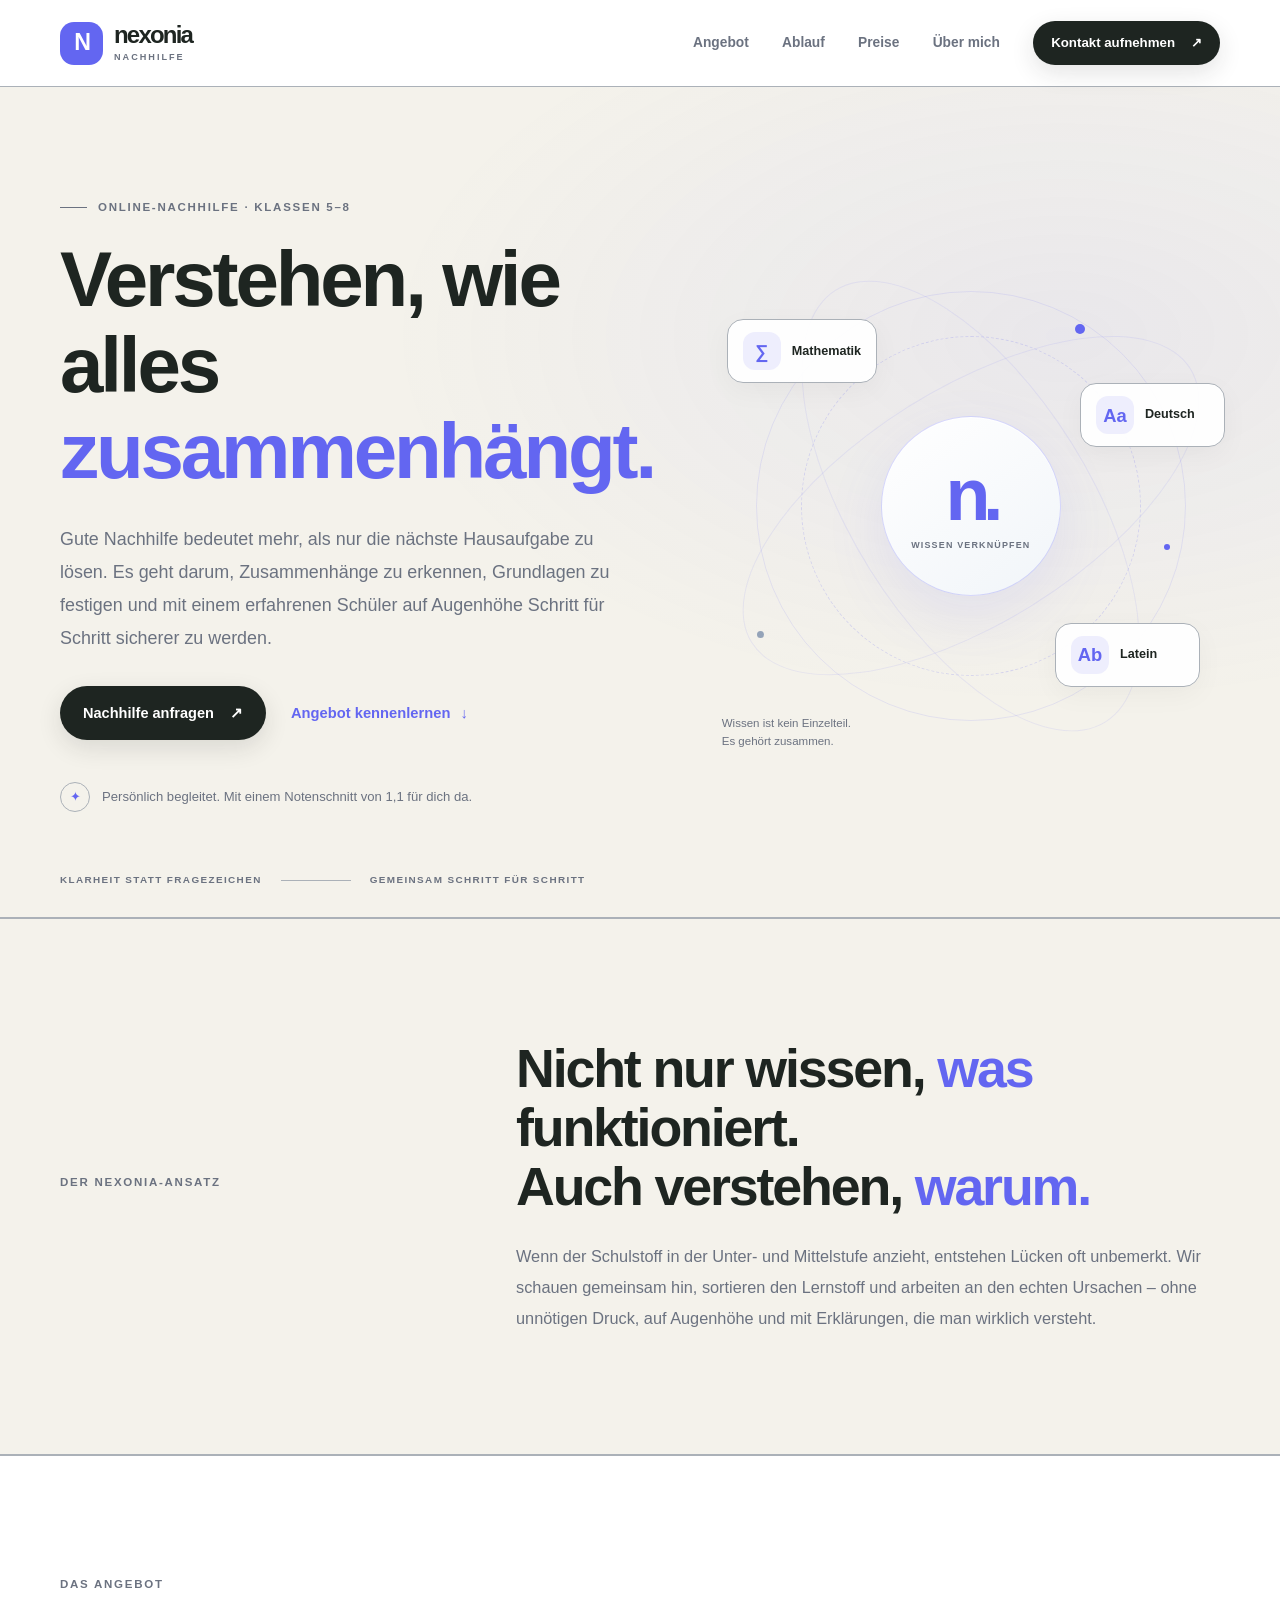
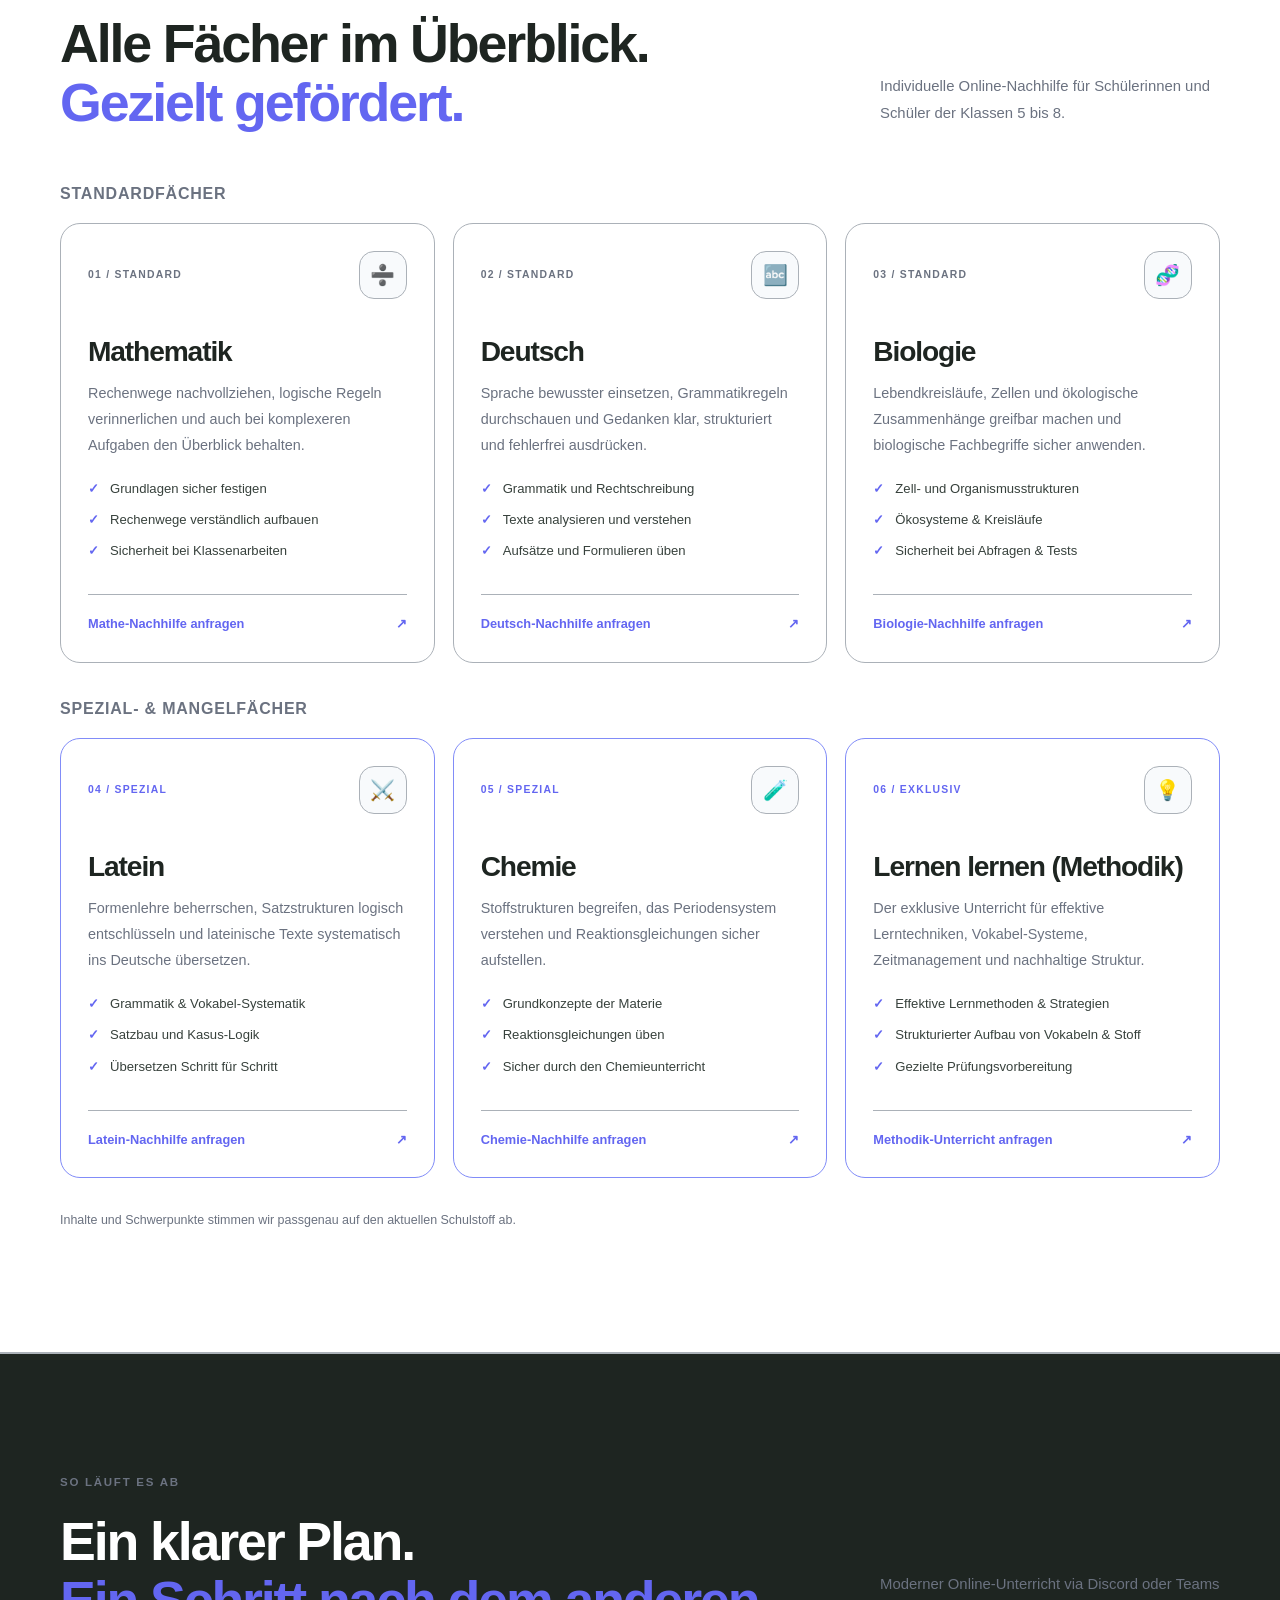
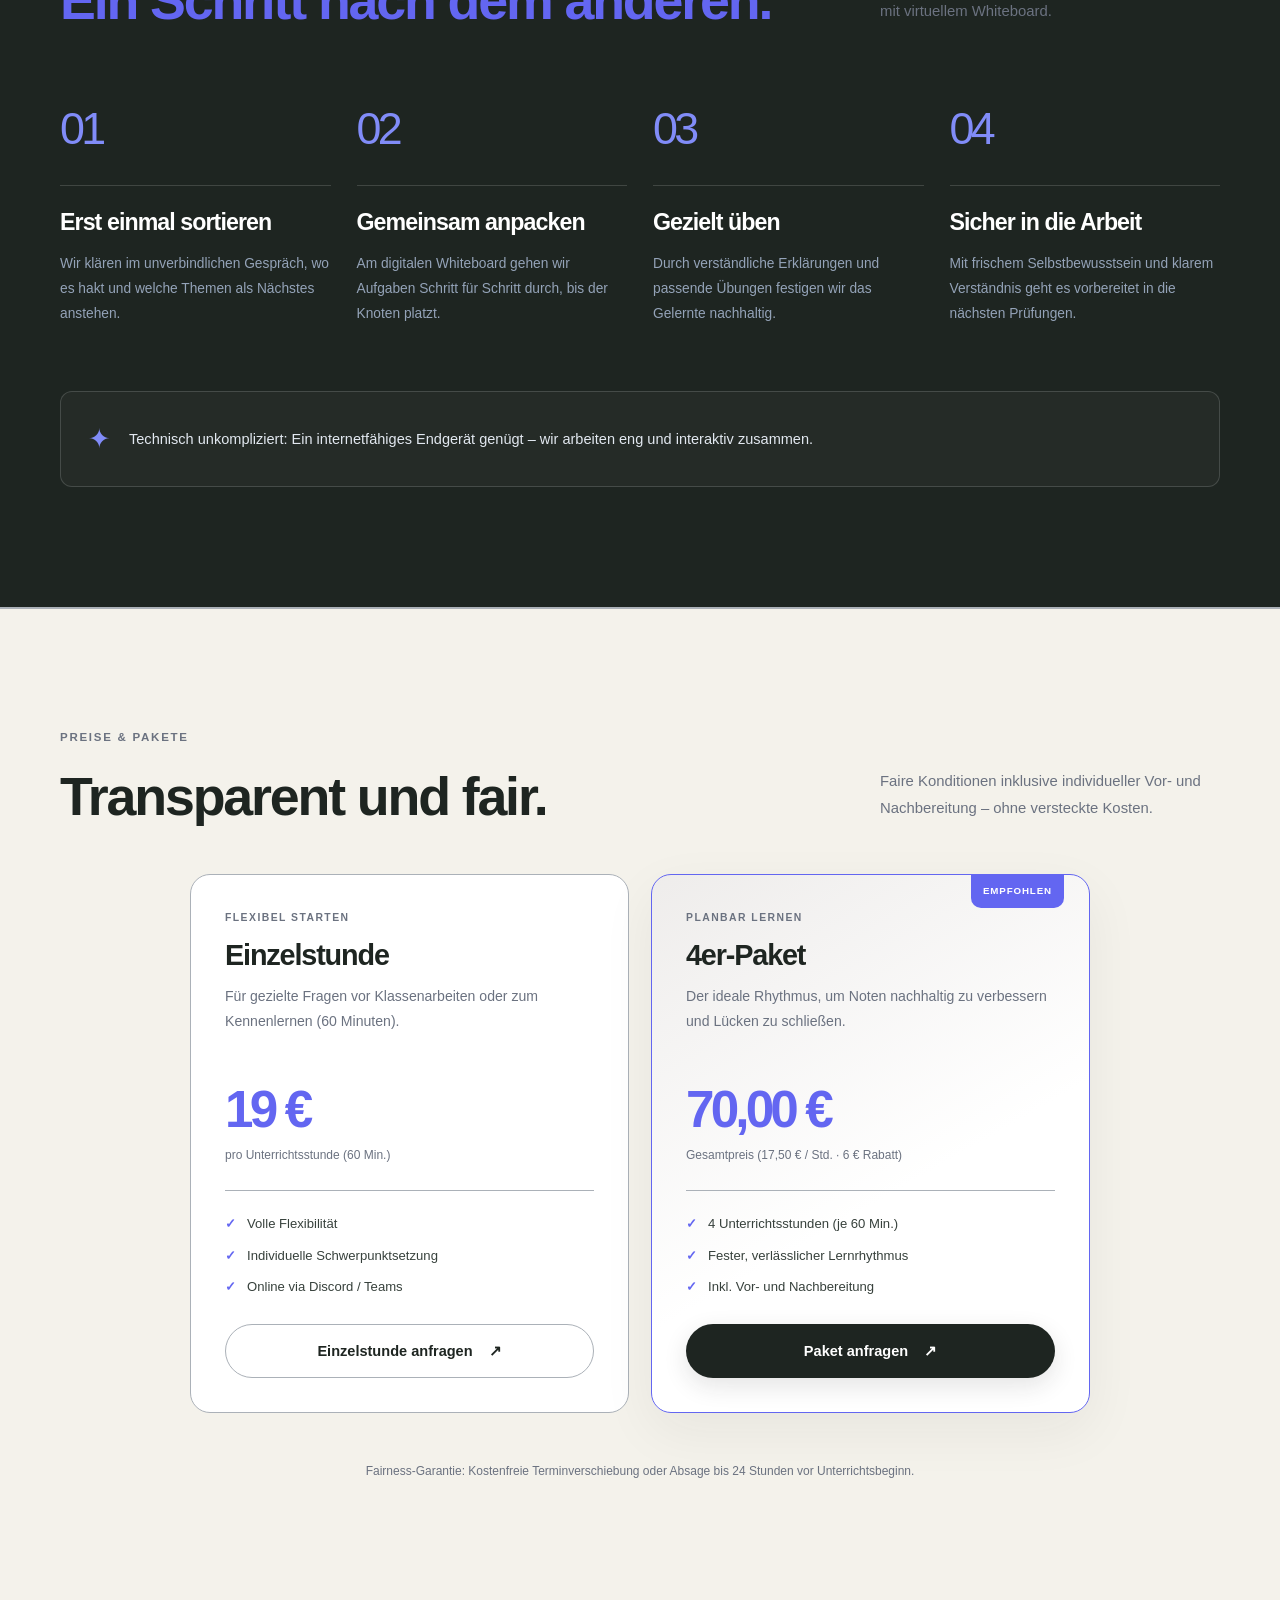
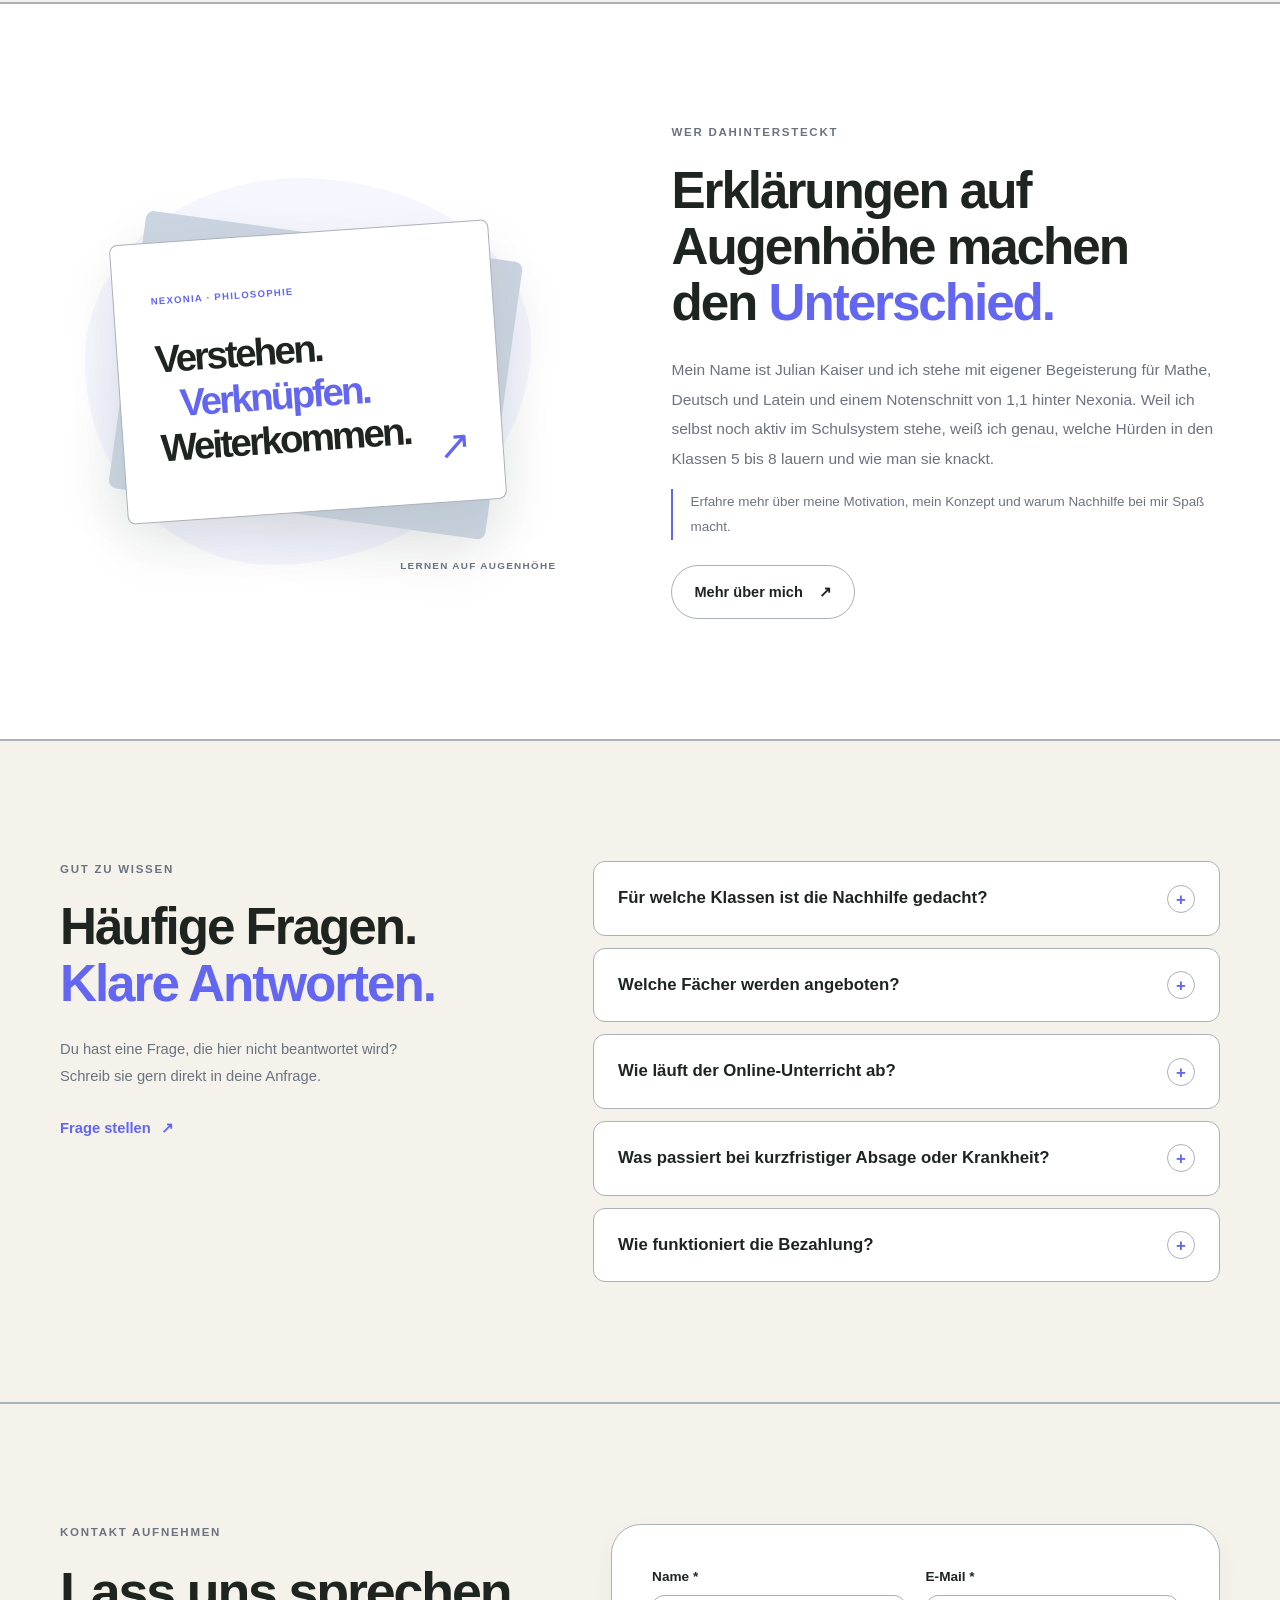
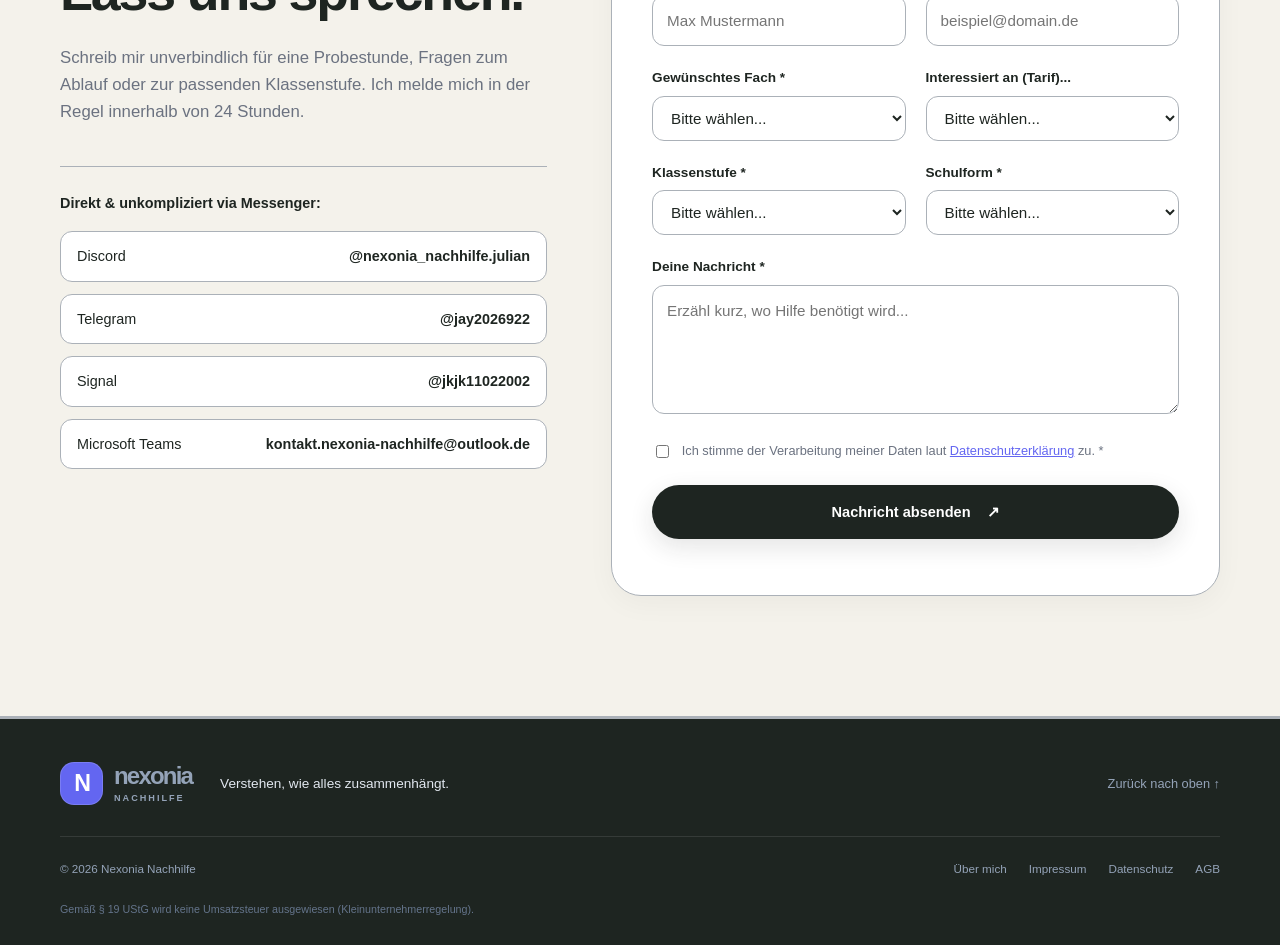
==== commit 656b992b: "Preise verändert" ====
--- a/index.html
+++ b/index.html
@@ -302,7 +302,7 @@
                         <p class="price-label">FLEXIBEL STARTEN</p>
                         <h3>Einzelstunde</h3>
                         <p class="price-description">Für gezielte Fragen vor Klassenarbeiten oder zum Kennenlernen (60 Minuten).</p>
-                        <div class="price-amount"><span>17,50 €</span></div>
+                        <div class="price-amount"><span>19 €</span></div>
                         <p class="price-unit">pro Unterrichtsstunde (60 Min.)</p>
                         <ul class="price-features">
                             <li>Volle Flexibilität</li>
@@ -318,8 +318,8 @@
                         <p class="price-label">PLANBAR LERNEN</p>
                         <h3>4er-Paket</h3>
                         <p class="price-description">Der ideale Rhythmus, um Noten nachhaltig zu verbessern und Lücken zu schließen.</p>
-                        <div class="price-amount"><span>65,00 €</span></div>
-                        <p class="price-unit">Gesamtpreis (16,25 € / Std. · 5 € Rabatt)</p>
+                        <div class="price-amount"><span>70,00 €</span></div>
+                        <p class="price-unit">Gesamtpreis (17,50 € / Std. · 6 € Rabatt)</p>
                         <ul class="price-features">
                             <li>4 Unterrichtsstunden (je 60 Min.)</li>
                             <li>Fester, verlässlicher Lernrhythmus</li>
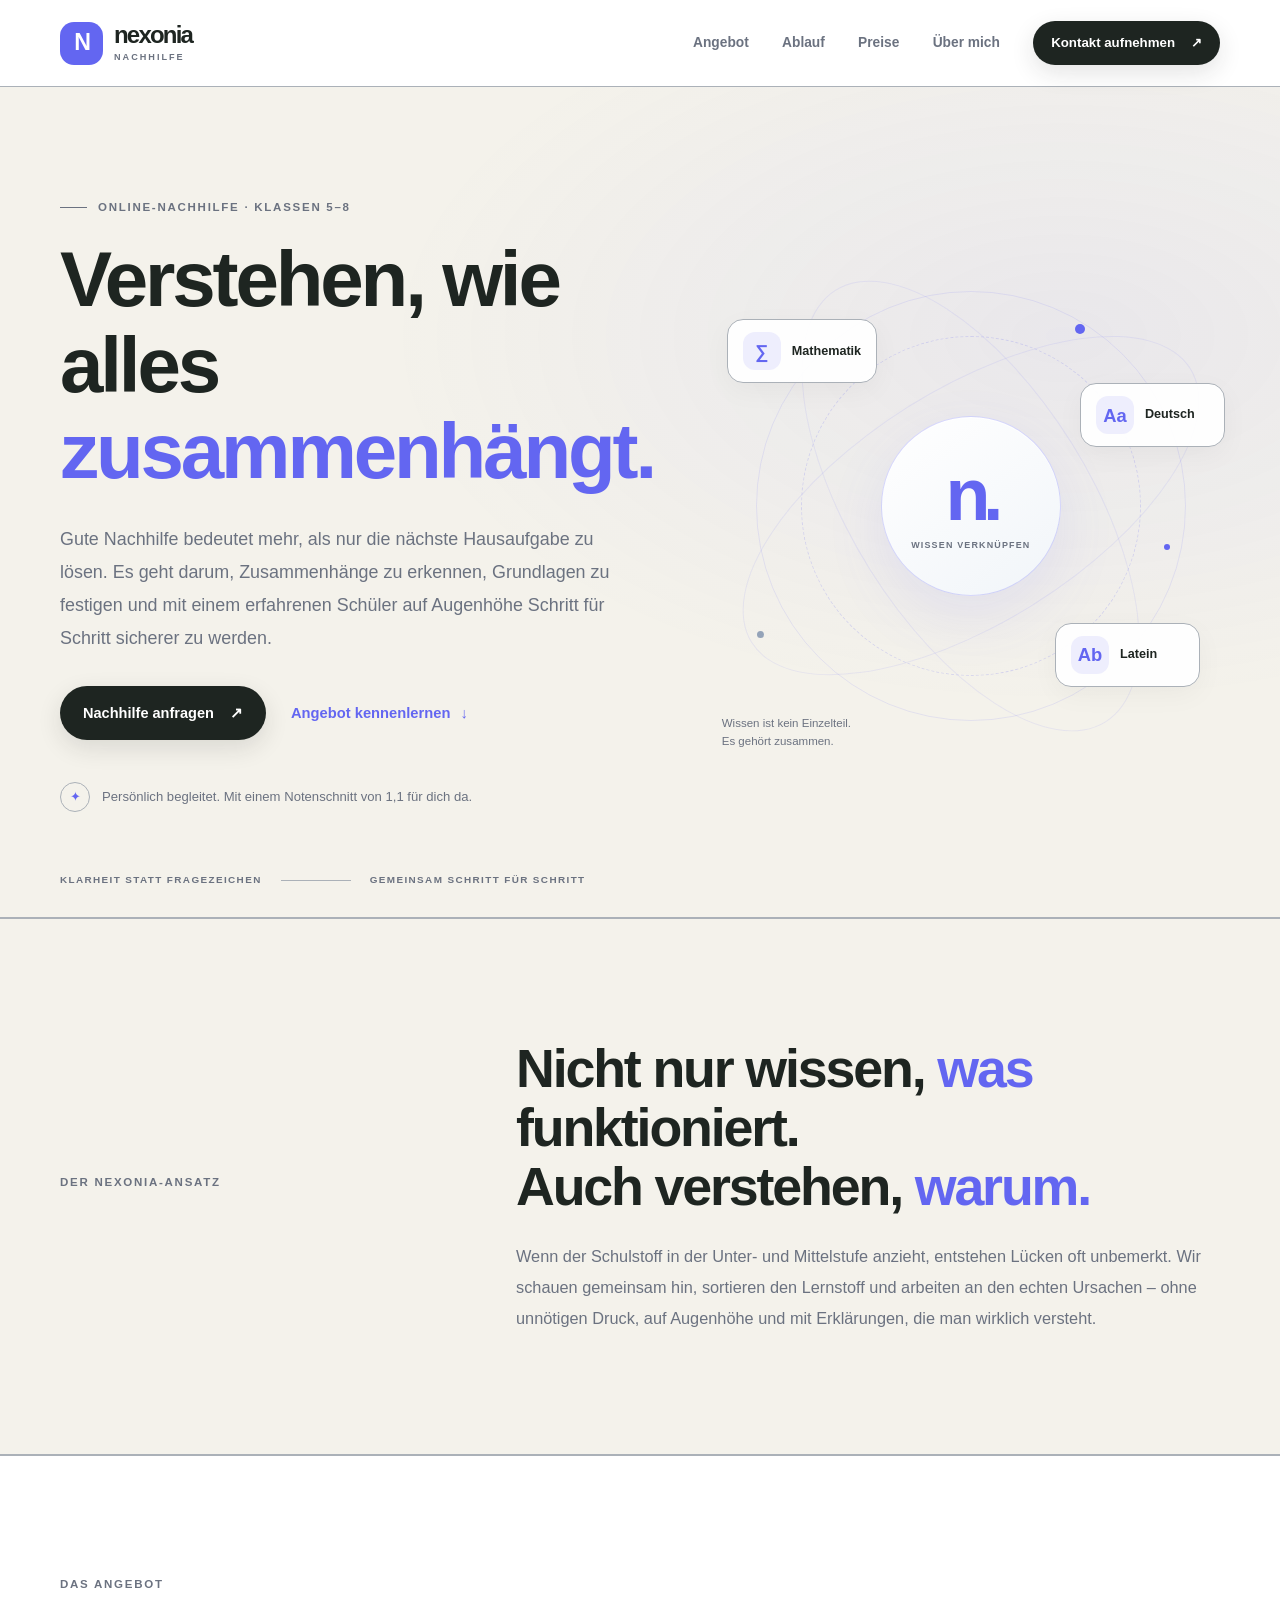
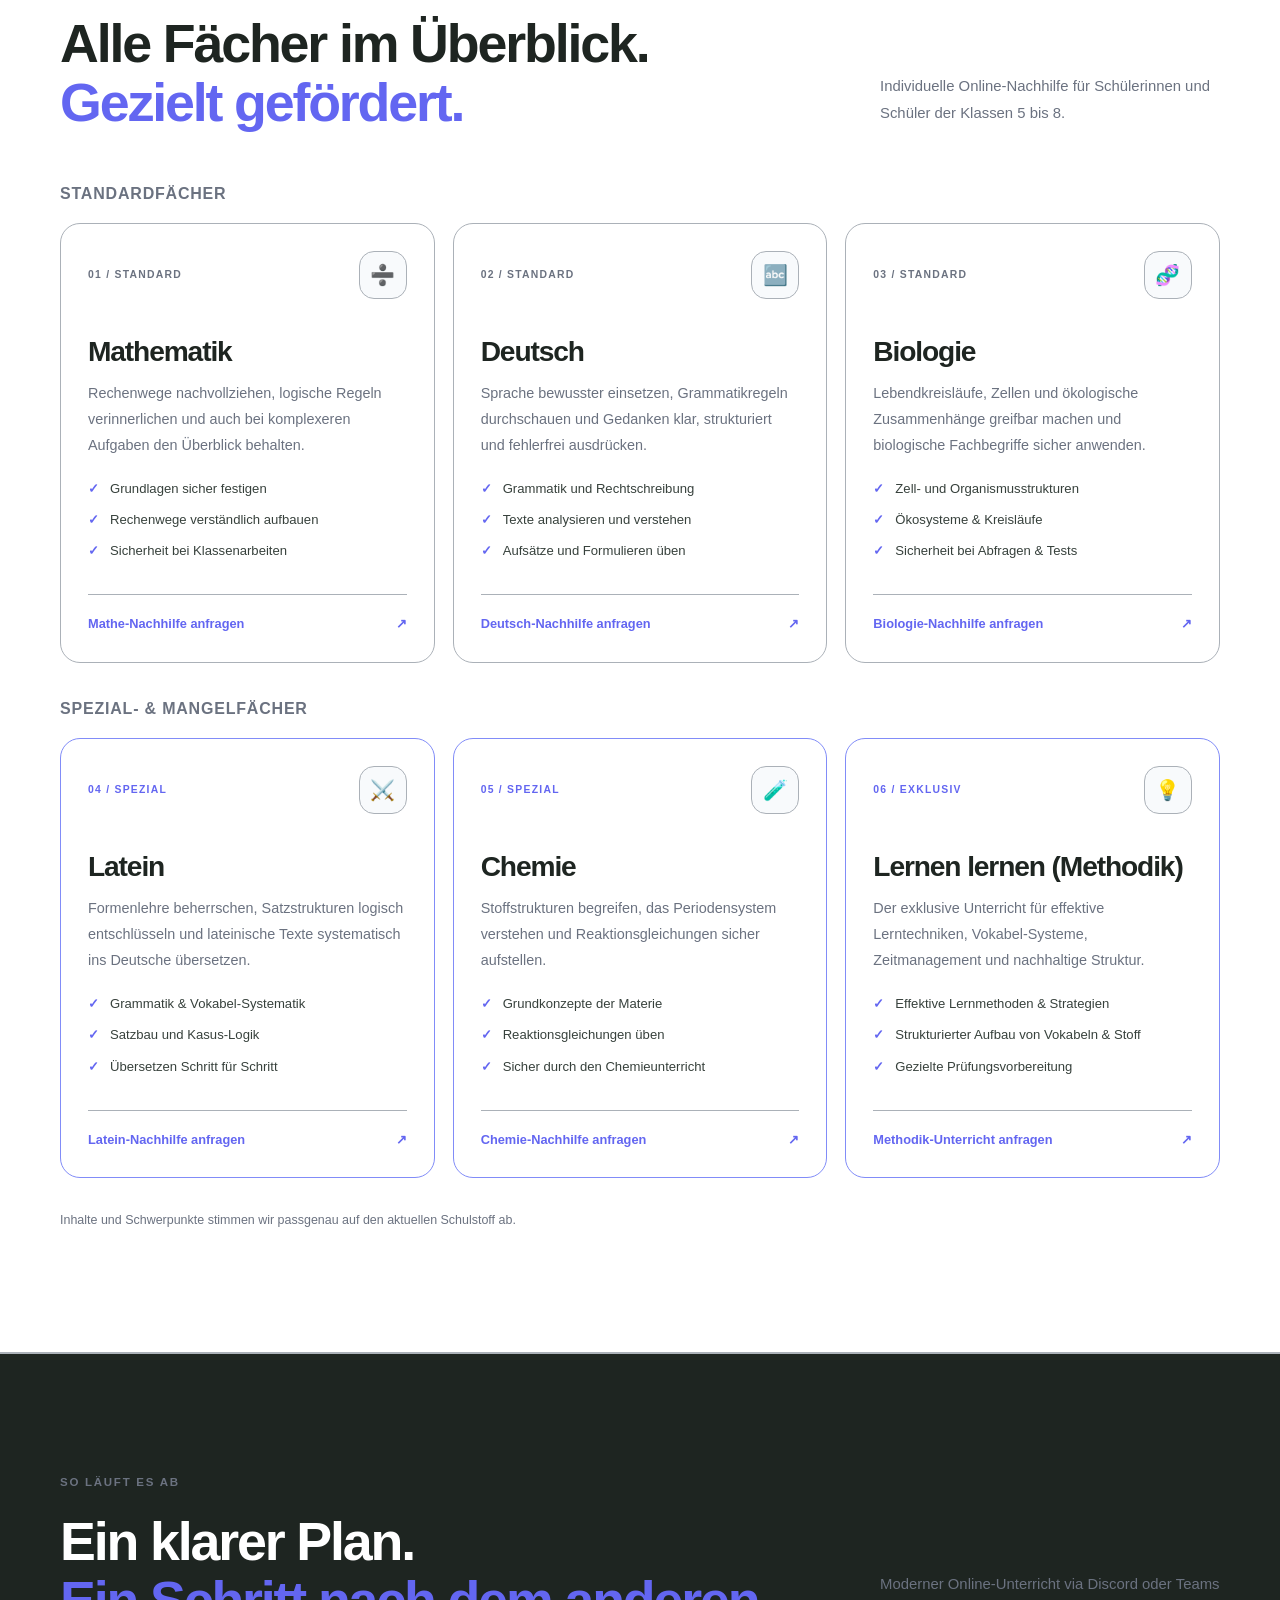
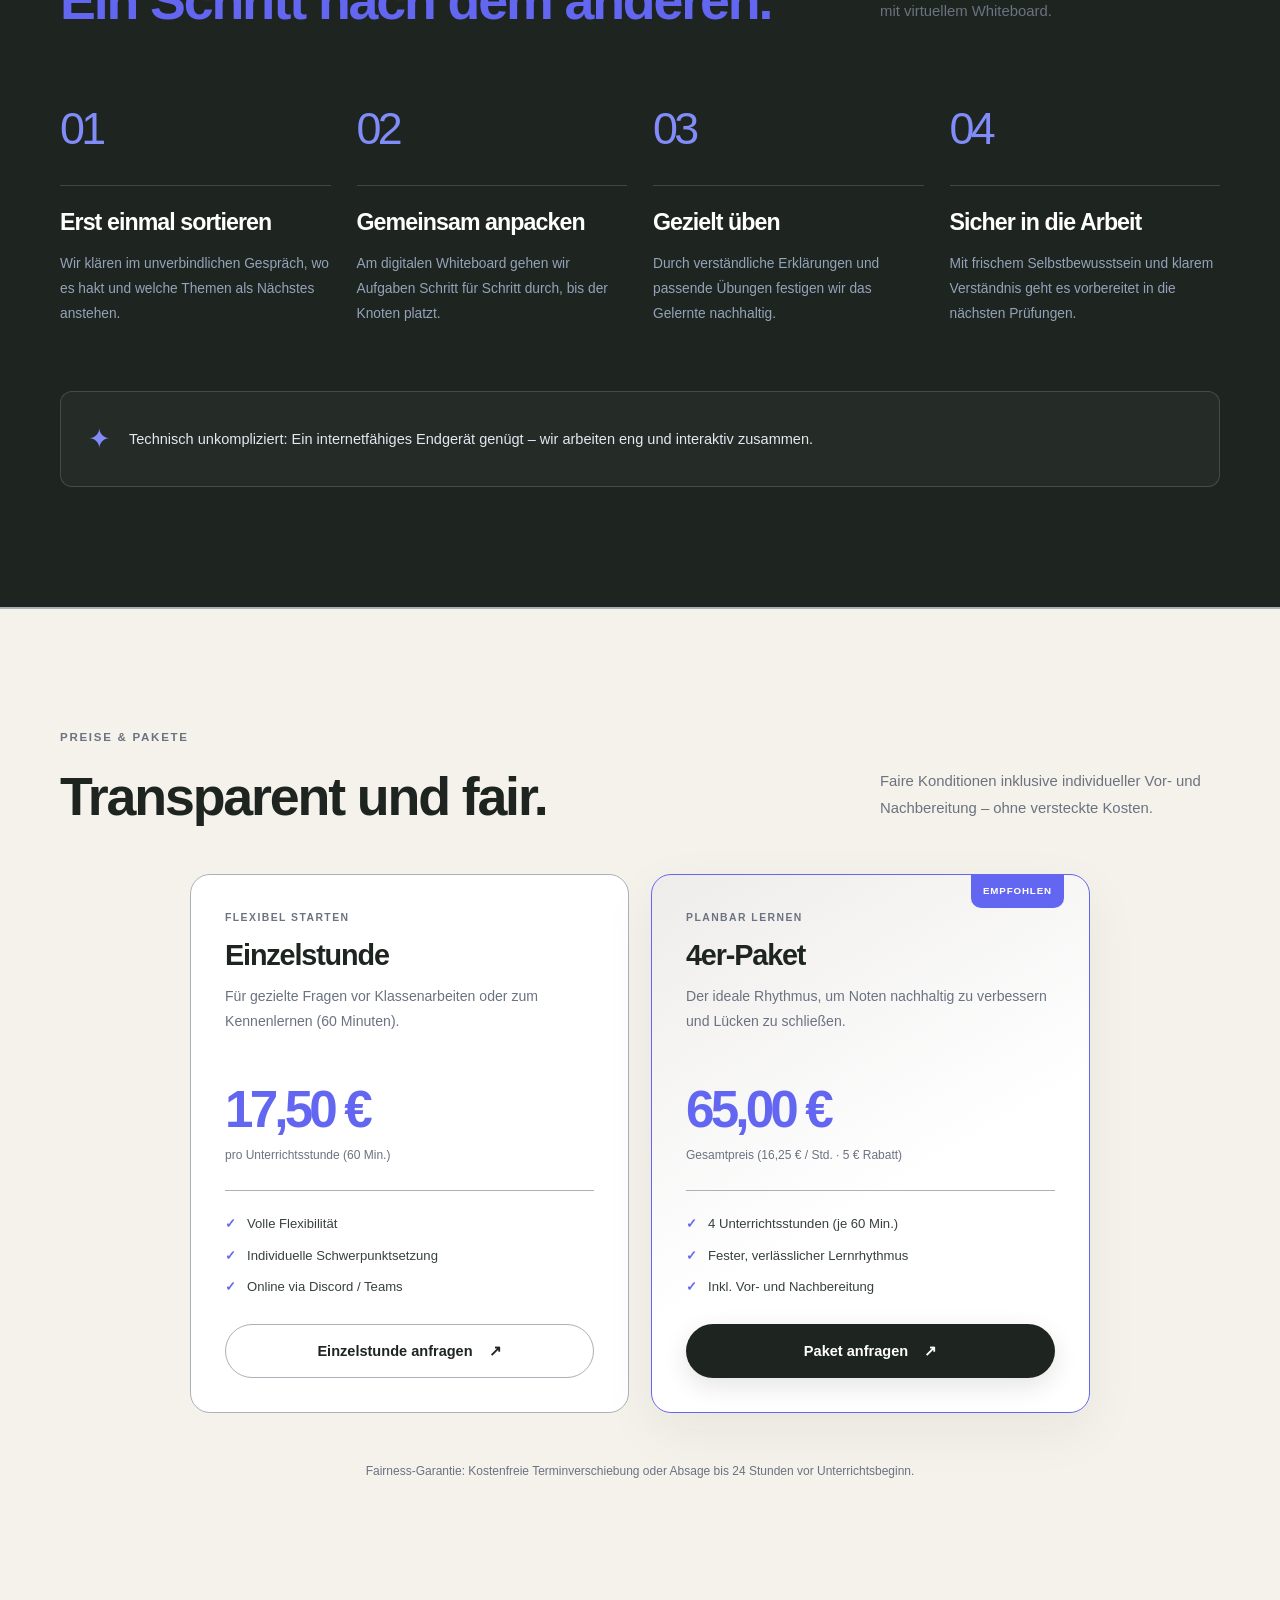
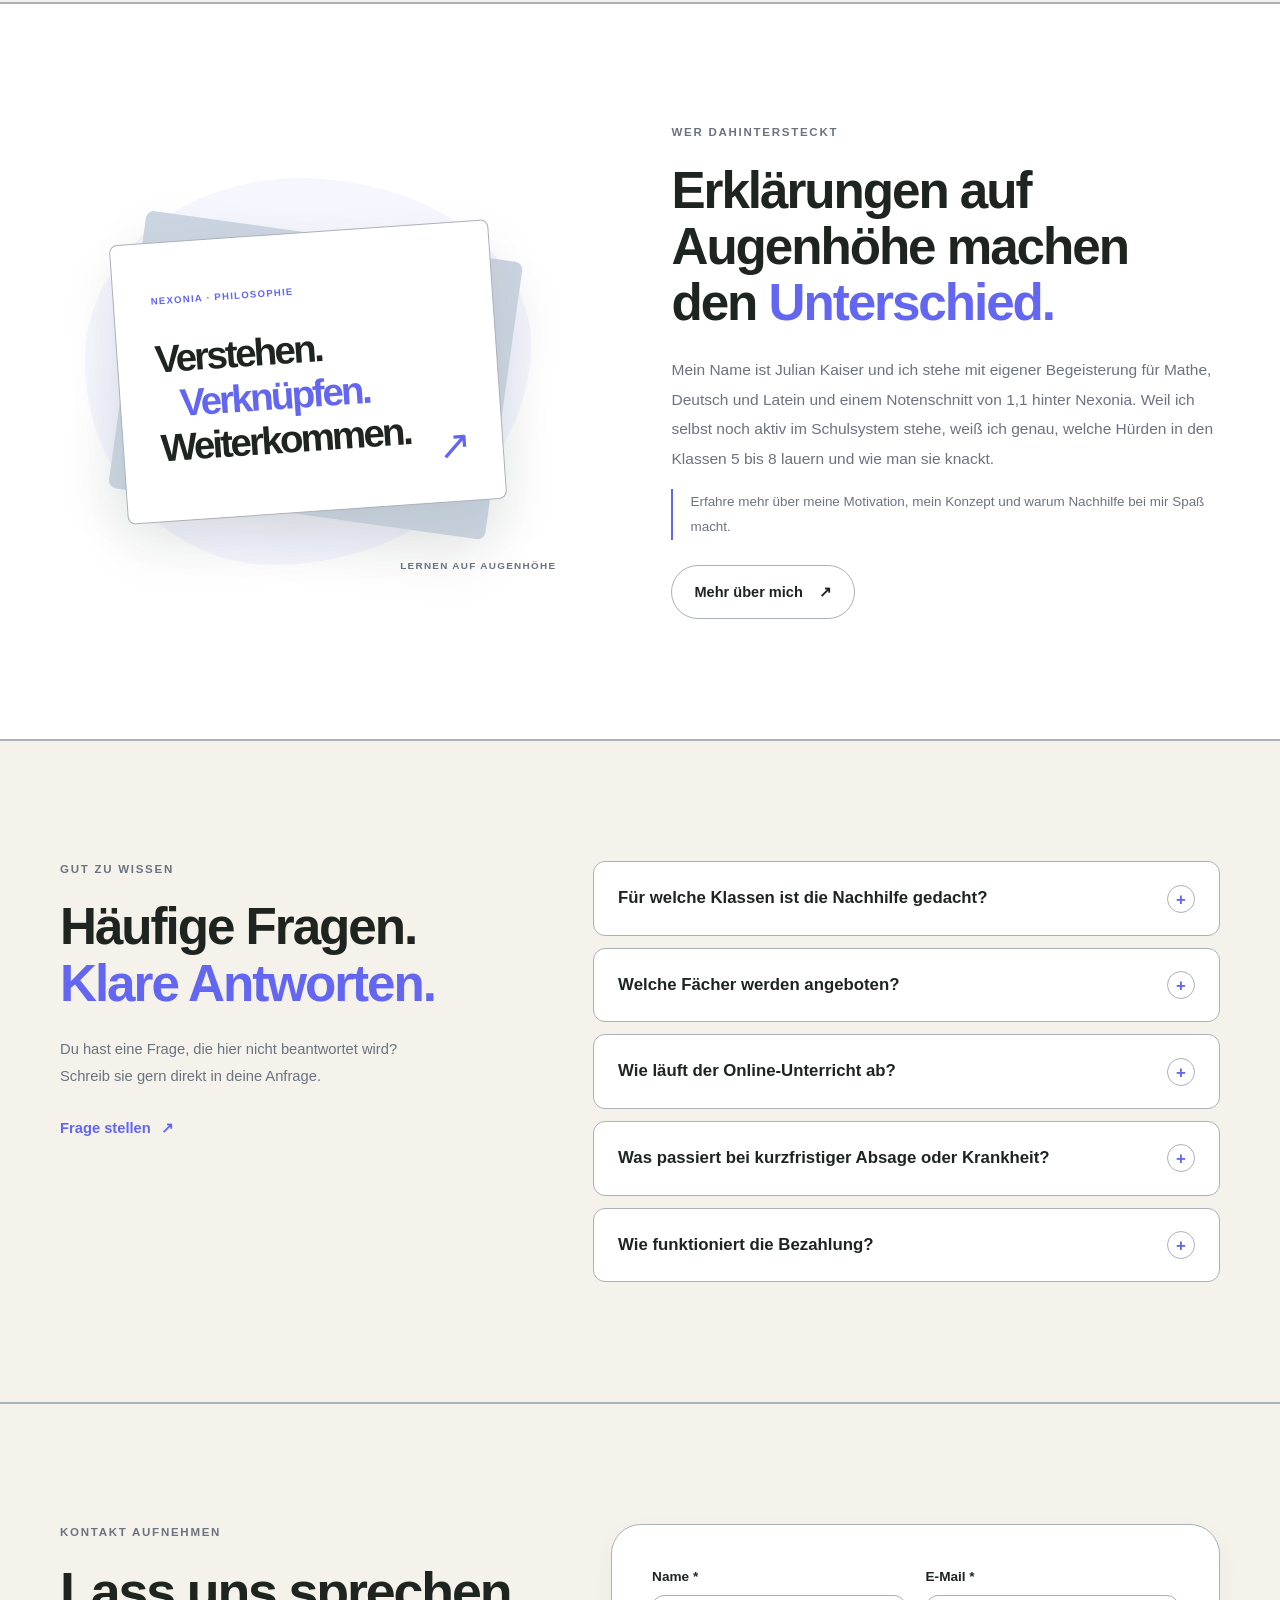
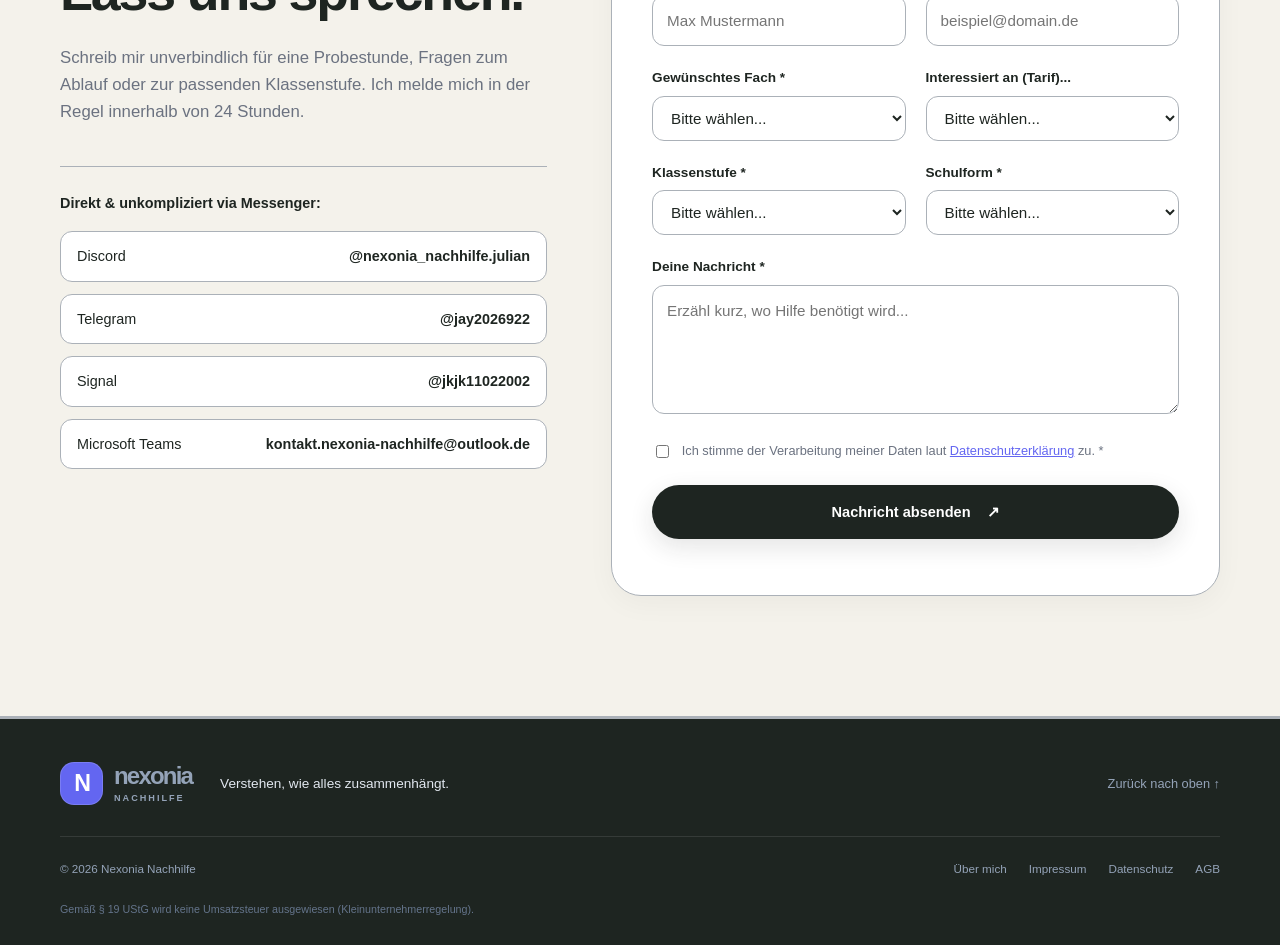
==== commit b42d3e98: "Preise vergünstigt" ====
--- a/index.html
+++ b/index.html
@@ -302,7 +302,7 @@
                         <p class="price-label">FLEXIBEL STARTEN</p>
                         <h3>Einzelstunde</h3>
                         <p class="price-description">Für gezielte Fragen vor Klassenarbeiten oder zum Kennenlernen (60 Minuten).</p>
-                        <div class="price-amount"><span>19 €</span></div>
+                        <div class="price-amount"><span>17,50 €</span></div>
                         <p class="price-unit">pro Unterrichtsstunde (60 Min.)</p>
                         <ul class="price-features">
                             <li>Volle Flexibilität</li>
@@ -318,8 +318,8 @@
                         <p class="price-label">PLANBAR LERNEN</p>
                         <h3>4er-Paket</h3>
                         <p class="price-description">Der ideale Rhythmus, um Noten nachhaltig zu verbessern und Lücken zu schließen.</p>
-                        <div class="price-amount"><span>70,00 €</span></div>
-                        <p class="price-unit">Gesamtpreis (17,50 € / Std. · 6 € Rabatt)</p>
+                        <div class="price-amount"><span>65,00 €</span></div>
+                        <p class="price-unit">Gesamtpreis (16,25 € / Std. · 5 € Rabatt)</p>
                         <ul class="price-features">
                             <li>4 Unterrichtsstunden (je 60 Min.)</li>
                             <li>Fester, verlässlicher Lernrhythmus</li>
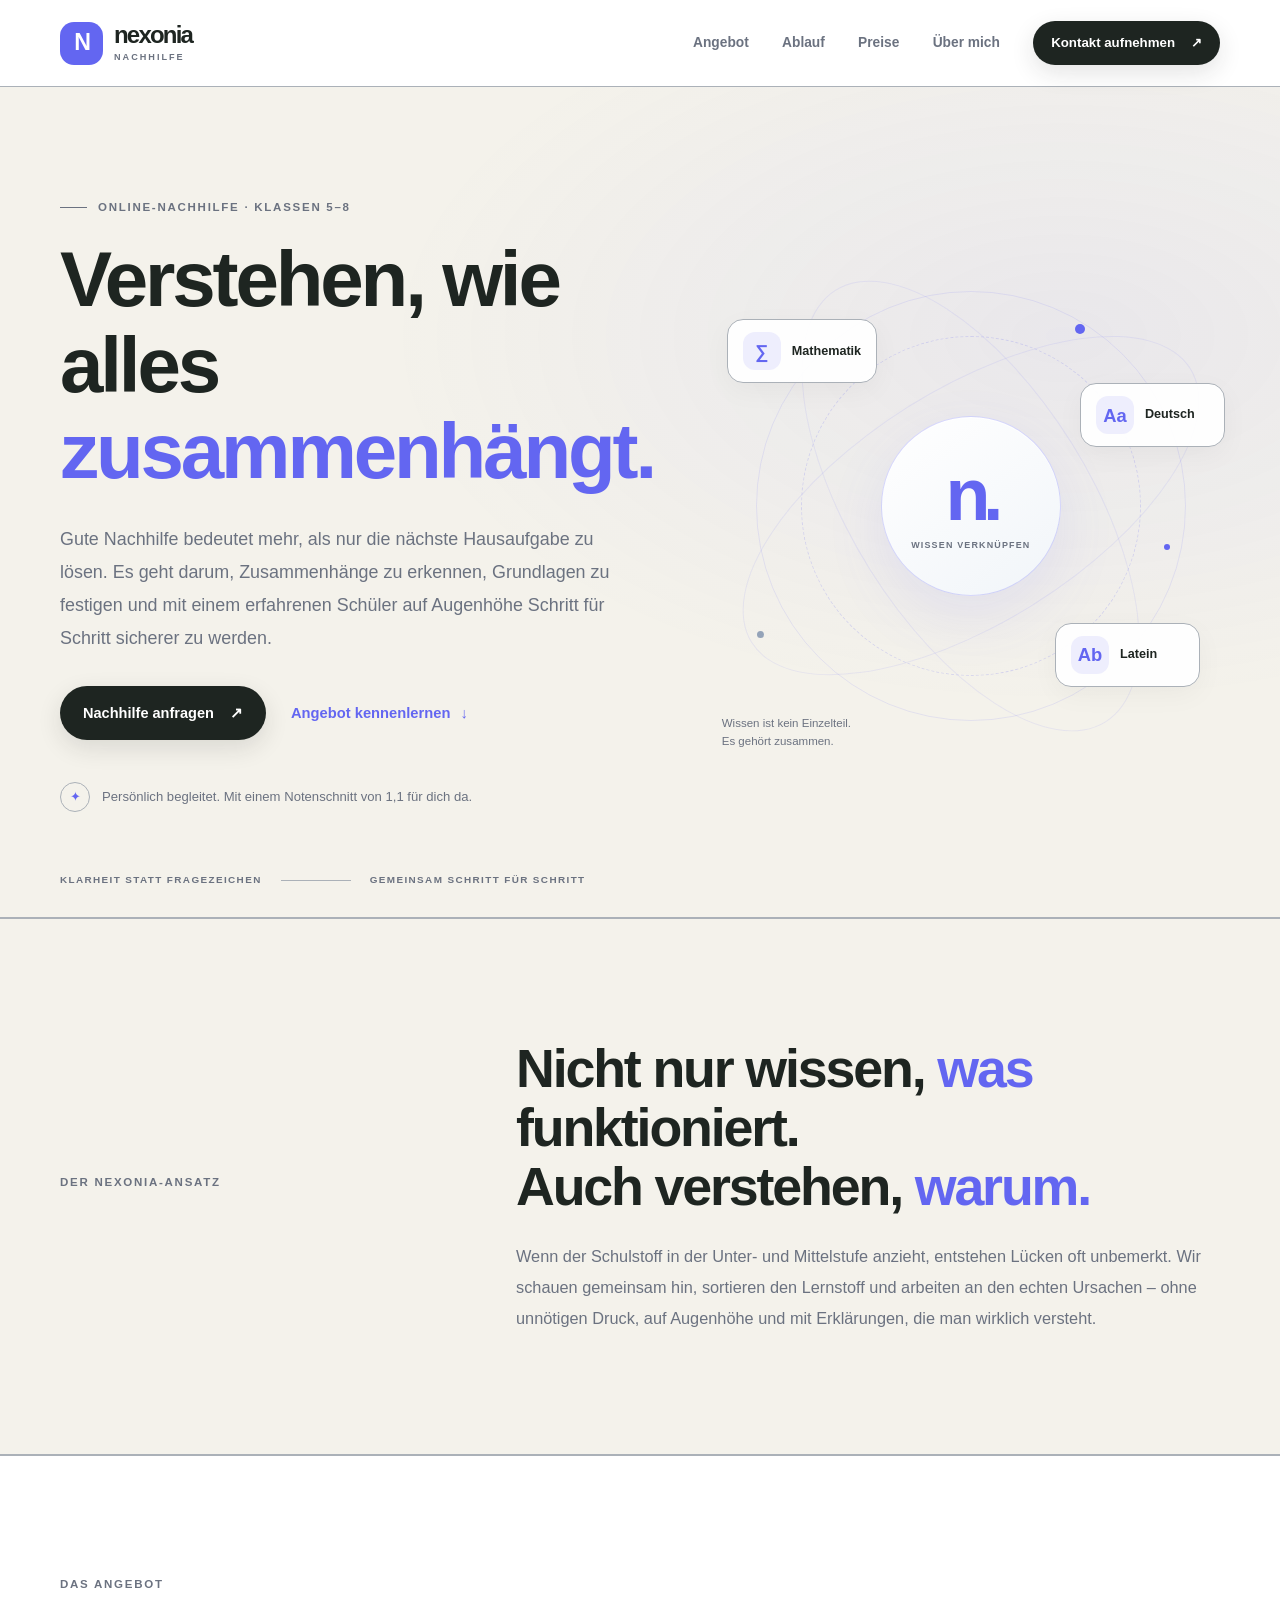
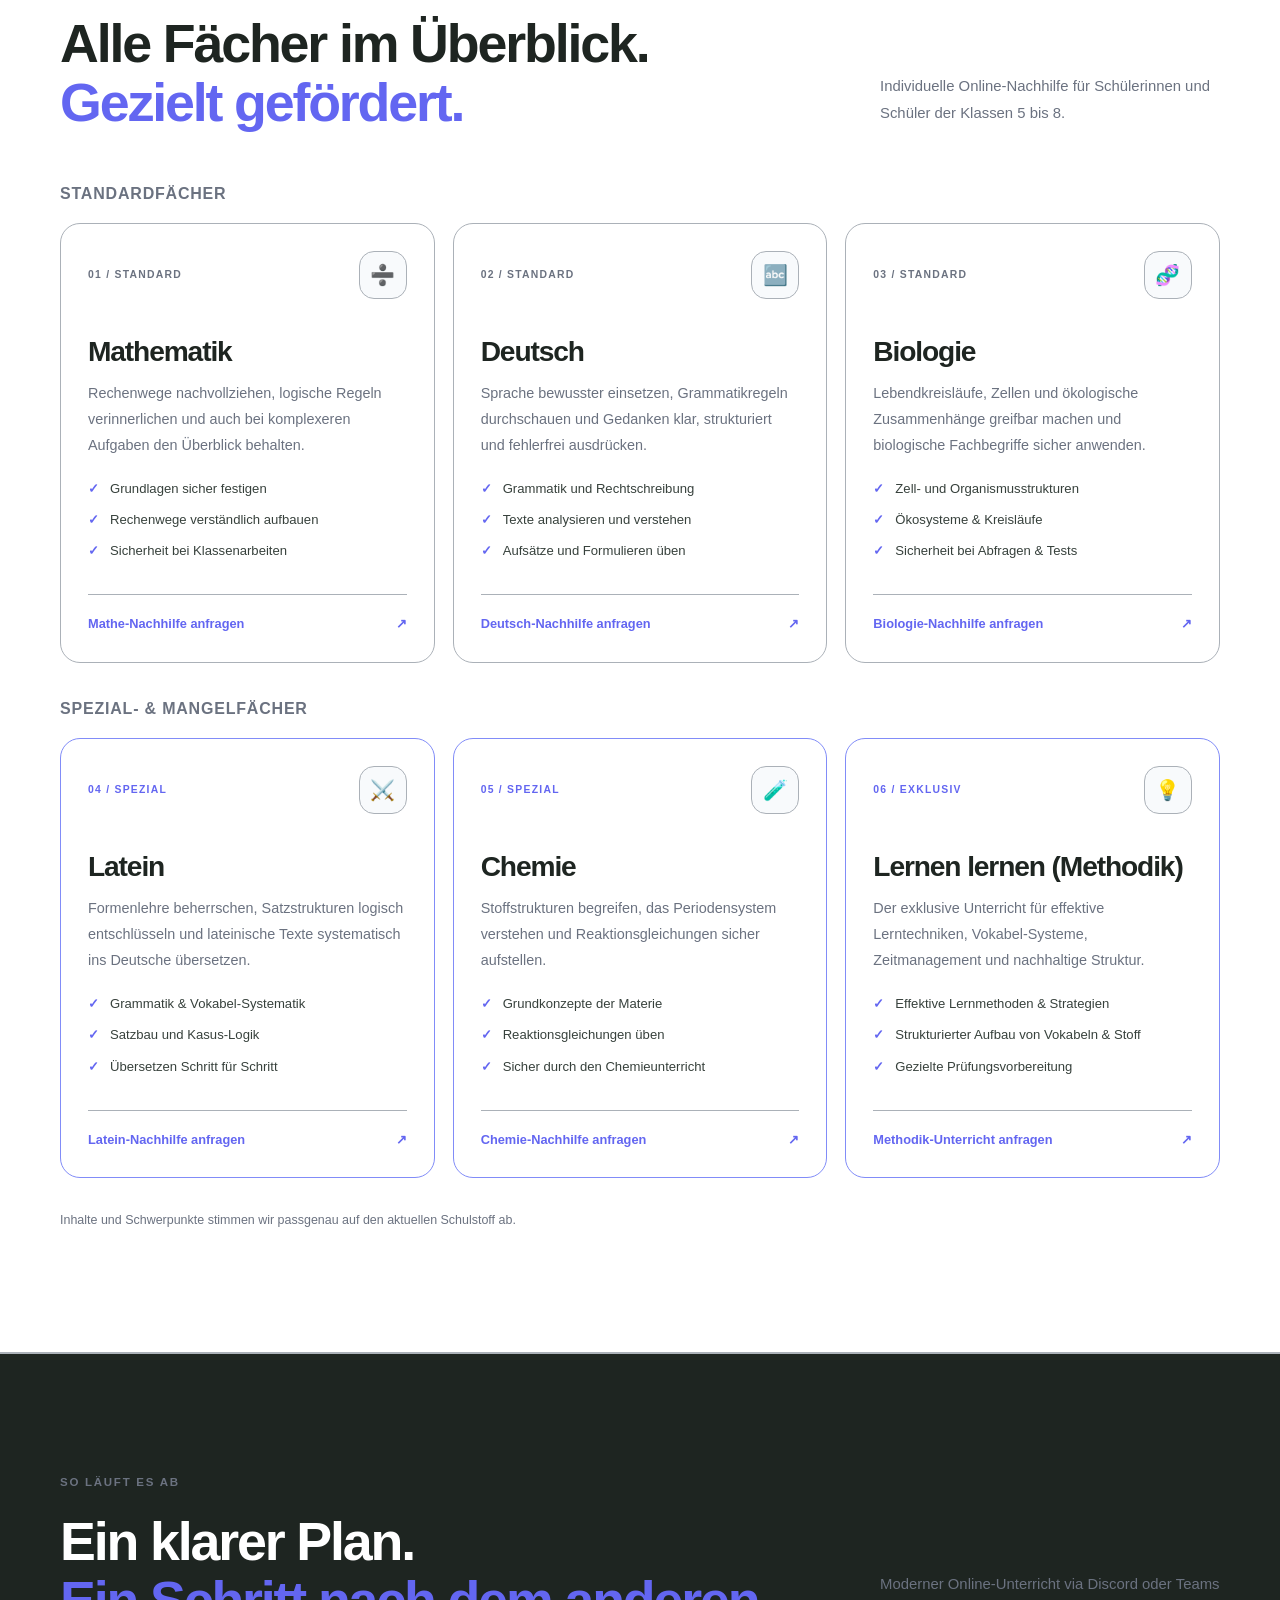
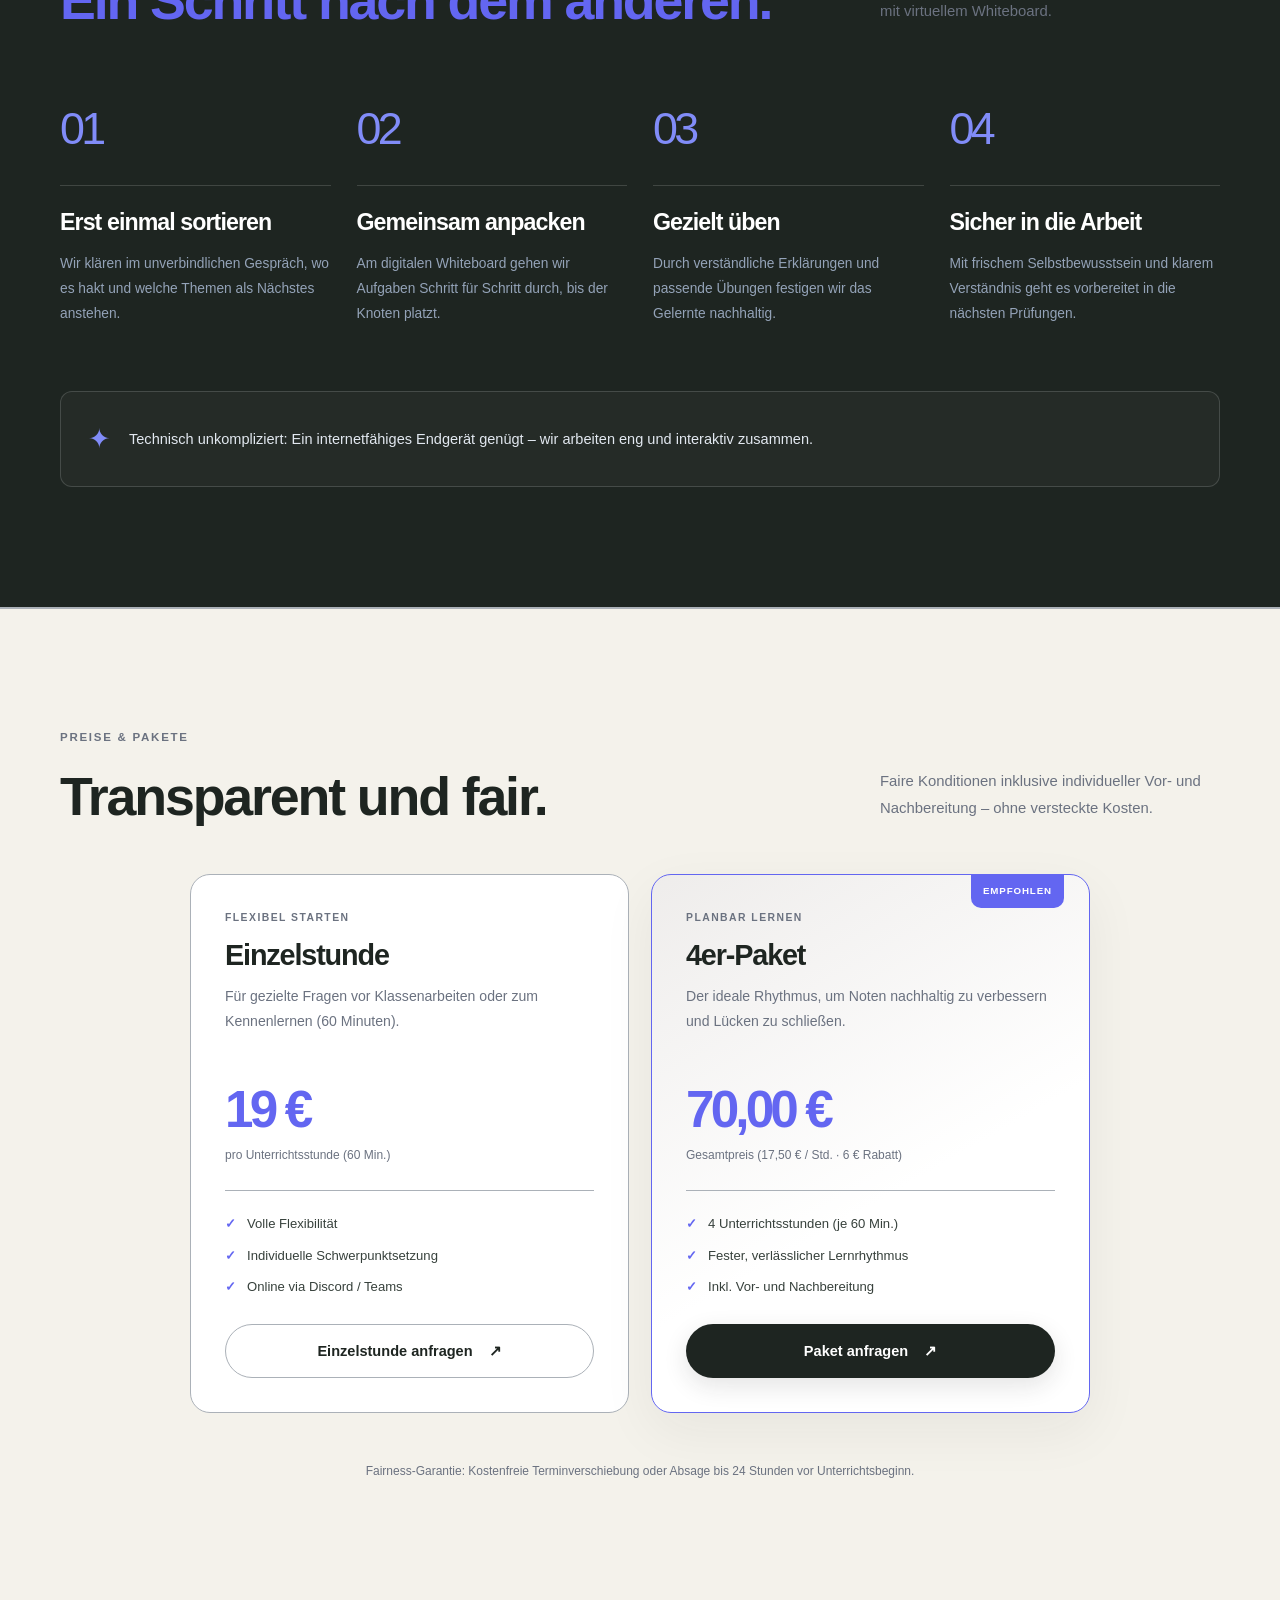
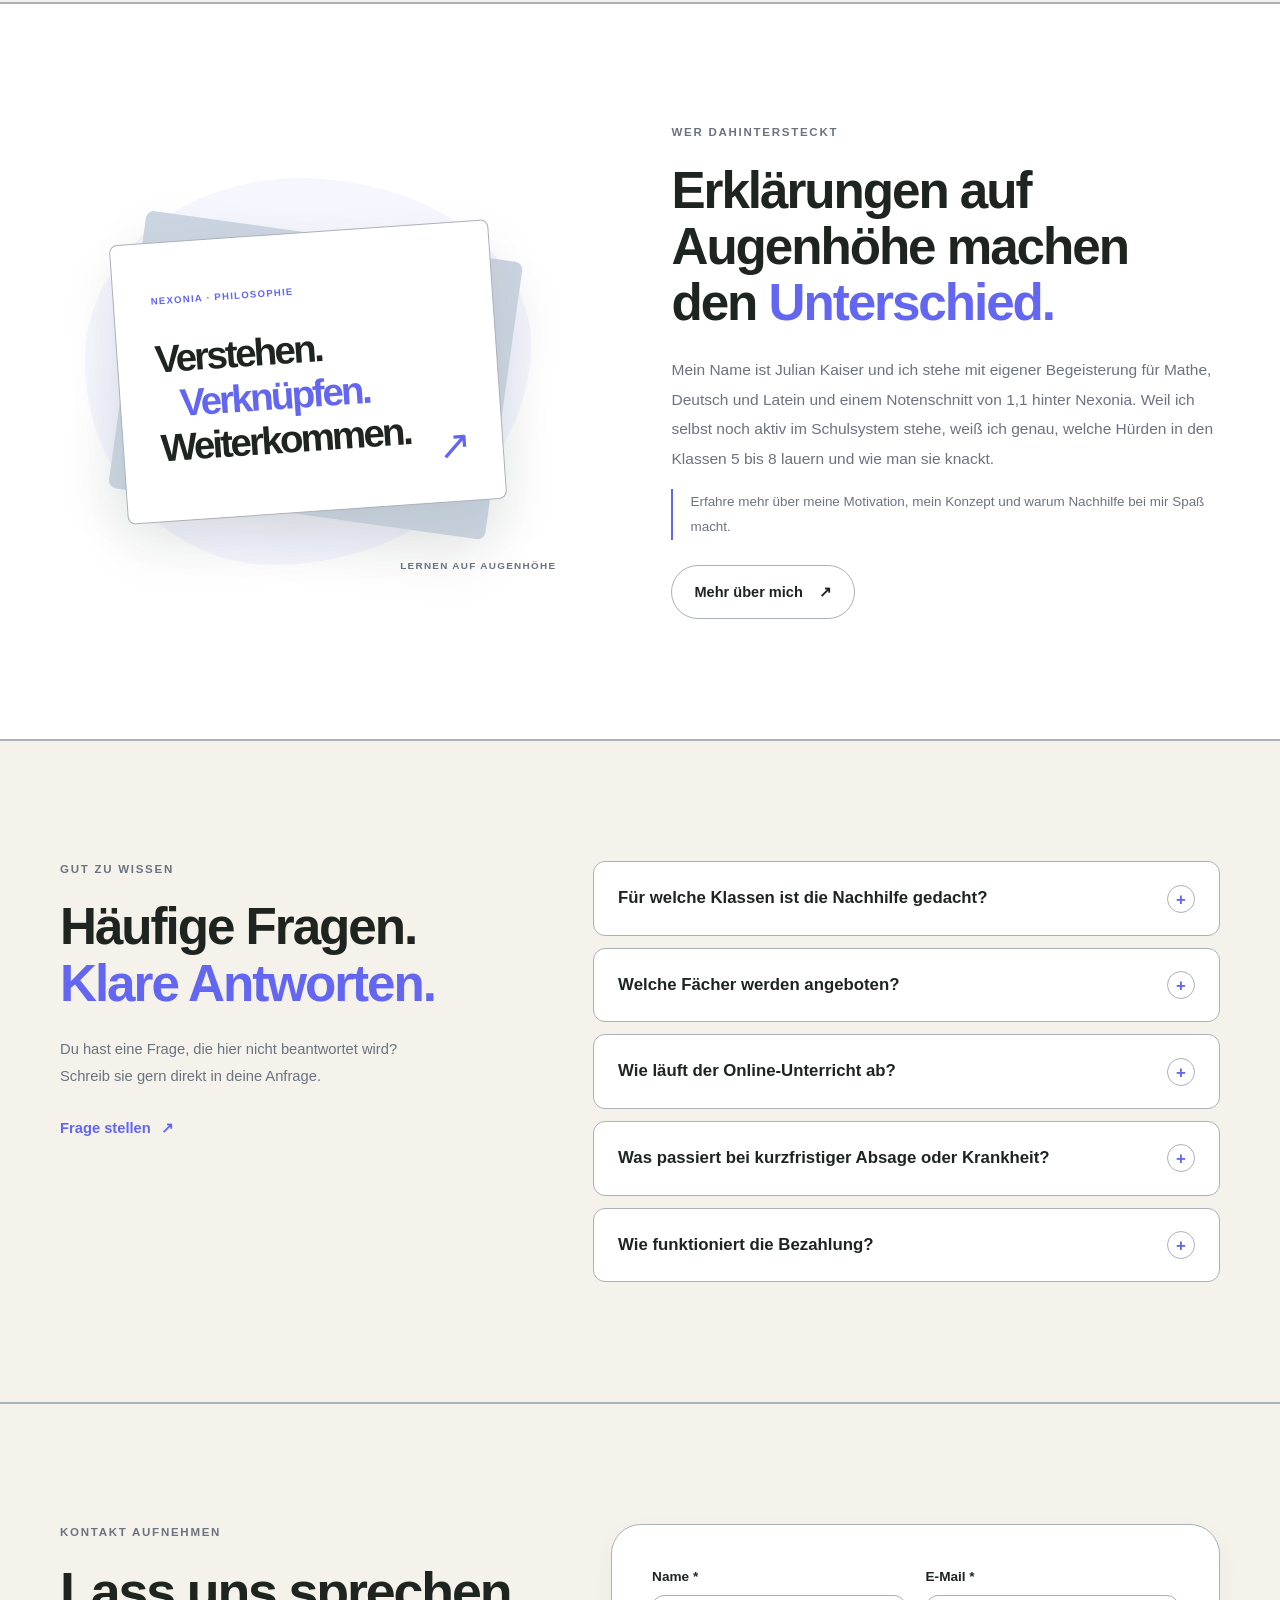
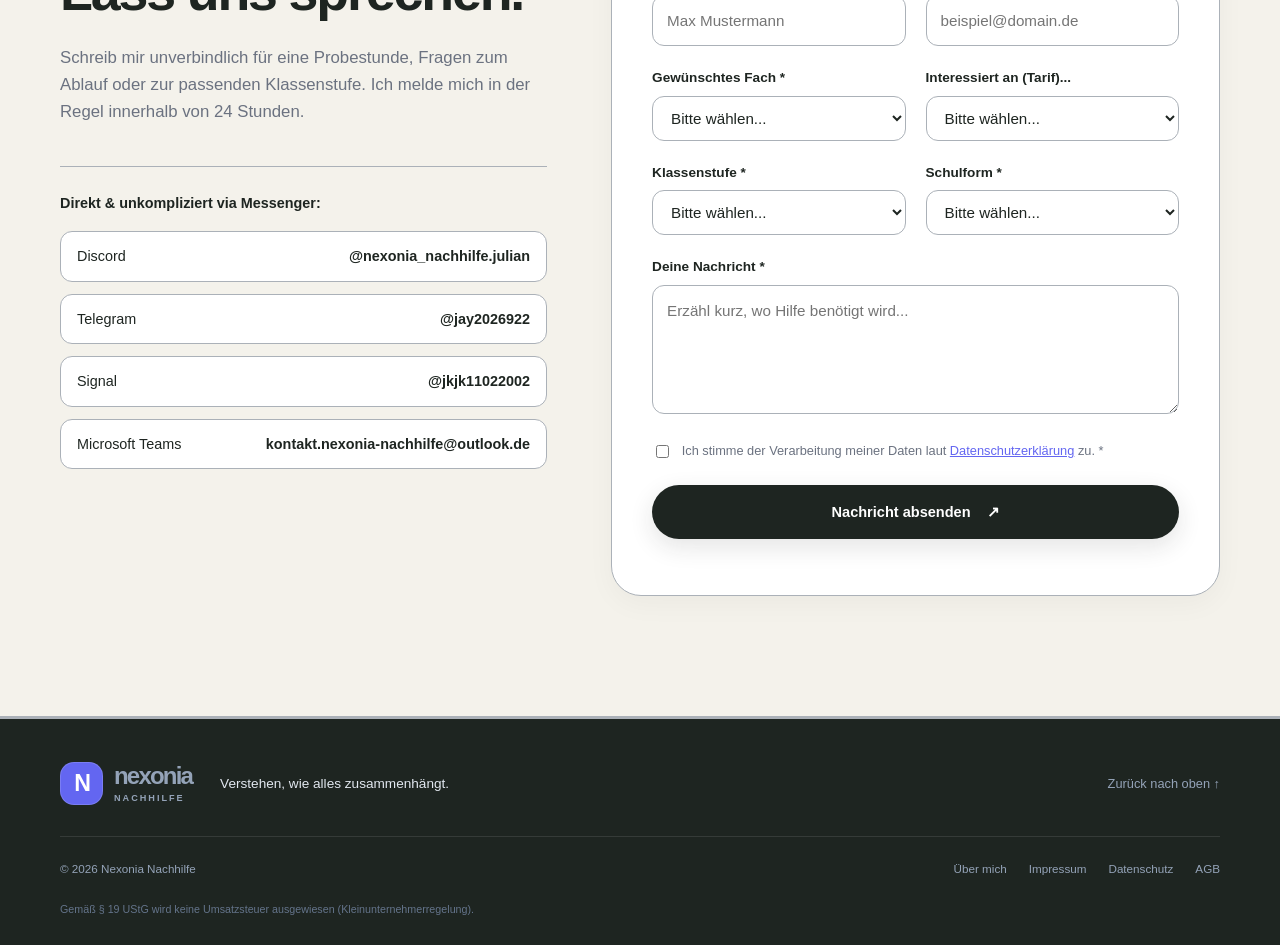
==== commit 8db28118: "Preise geändert" ====
--- a/index.html
+++ b/index.html
@@ -302,7 +302,7 @@
                         <p class="price-label">FLEXIBEL STARTEN</p>
                         <h3>Einzelstunde</h3>
                         <p class="price-description">Für gezielte Fragen vor Klassenarbeiten oder zum Kennenlernen (60 Minuten).</p>
-                        <div class="price-amount"><span>17,50 €</span></div>
+                        <div class="price-amount"><span>19 €</span></div>
                         <p class="price-unit">pro Unterrichtsstunde (60 Min.)</p>
                         <ul class="price-features">
                             <li>Volle Flexibilität</li>
@@ -318,8 +318,8 @@
                         <p class="price-label">PLANBAR LERNEN</p>
                         <h3>4er-Paket</h3>
                         <p class="price-description">Der ideale Rhythmus, um Noten nachhaltig zu verbessern und Lücken zu schließen.</p>
-                        <div class="price-amount"><span>65,00 €</span></div>
-                        <p class="price-unit">Gesamtpreis (16,25 € / Std. · 5 € Rabatt)</p>
+                        <div class="price-amount"><span>70,00 €</span></div>
+                        <p class="price-unit">Gesamtpreis (17,50 € / Std. · 6 € Rabatt)</p>
                         <ul class="price-features">
                             <li>4 Unterrichtsstunden (je 60 Min.)</li>
                             <li>Fester, verlässlicher Lernrhythmus</li>
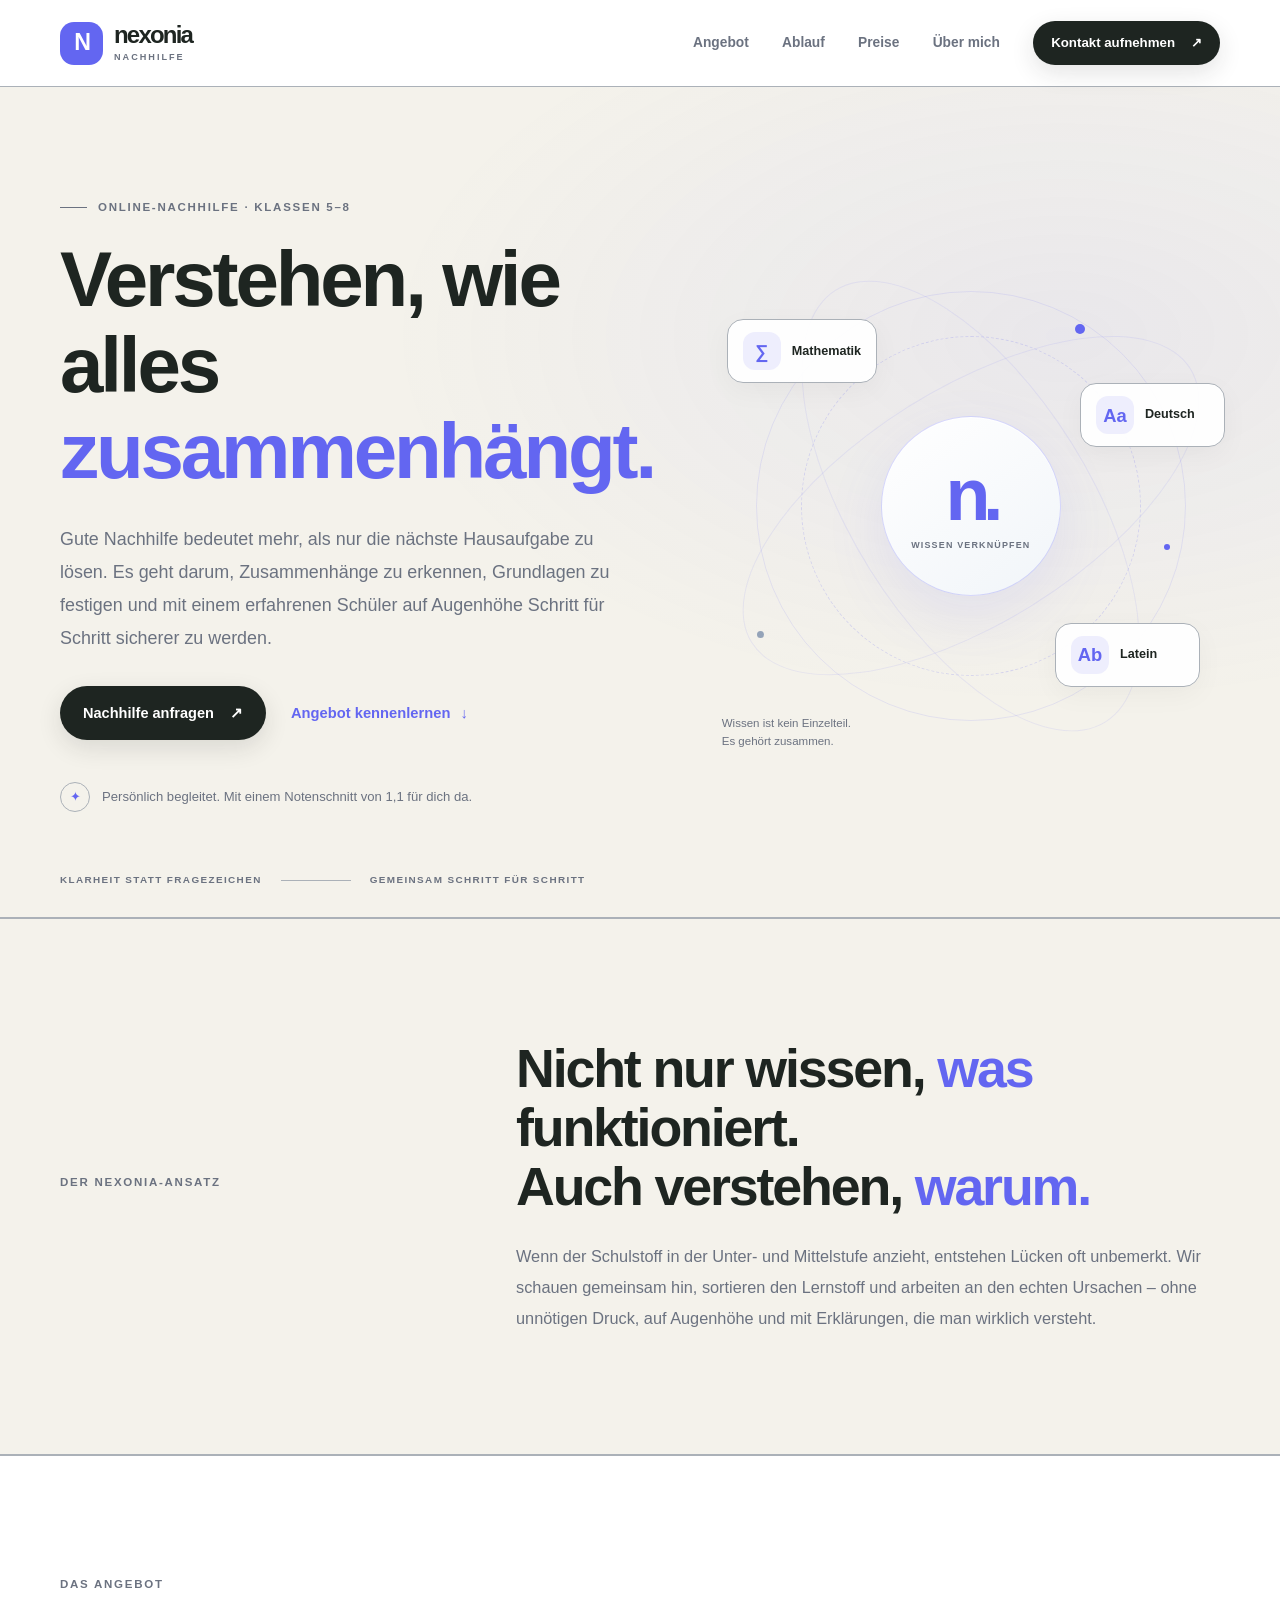
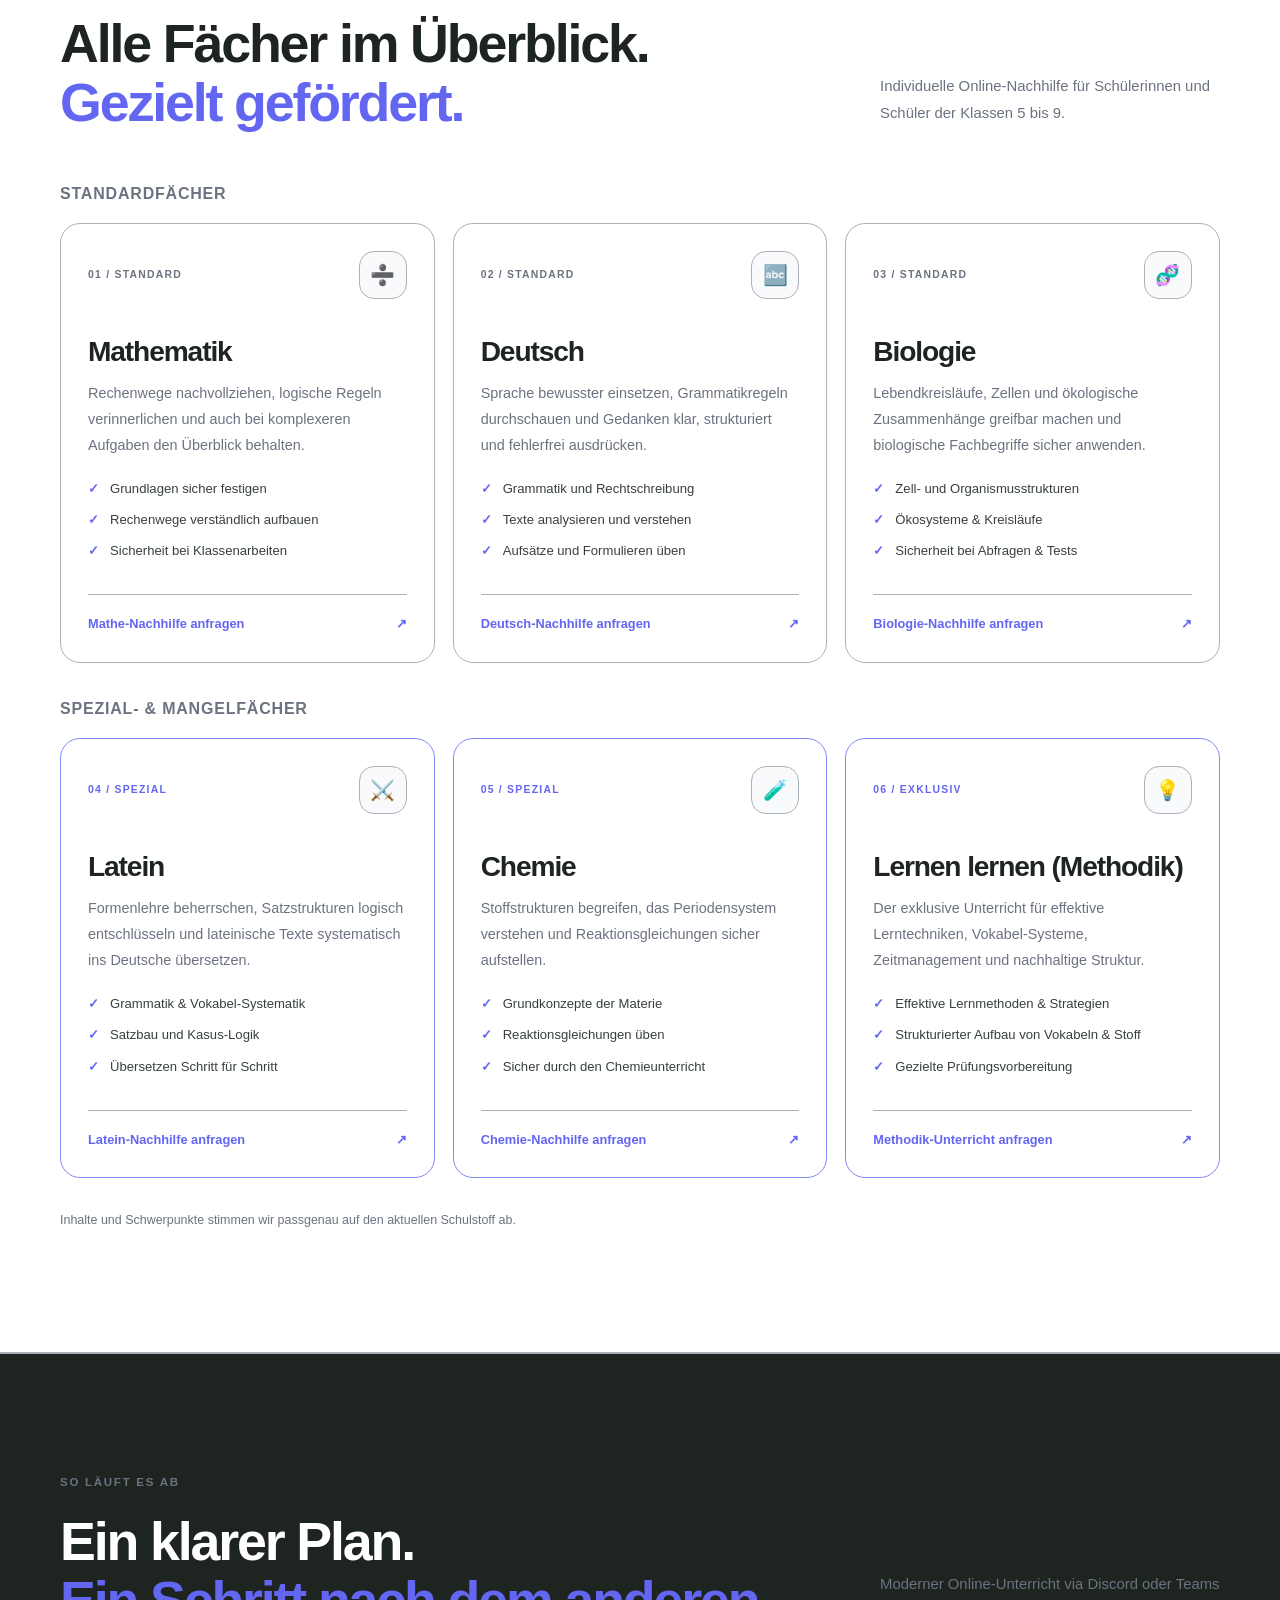
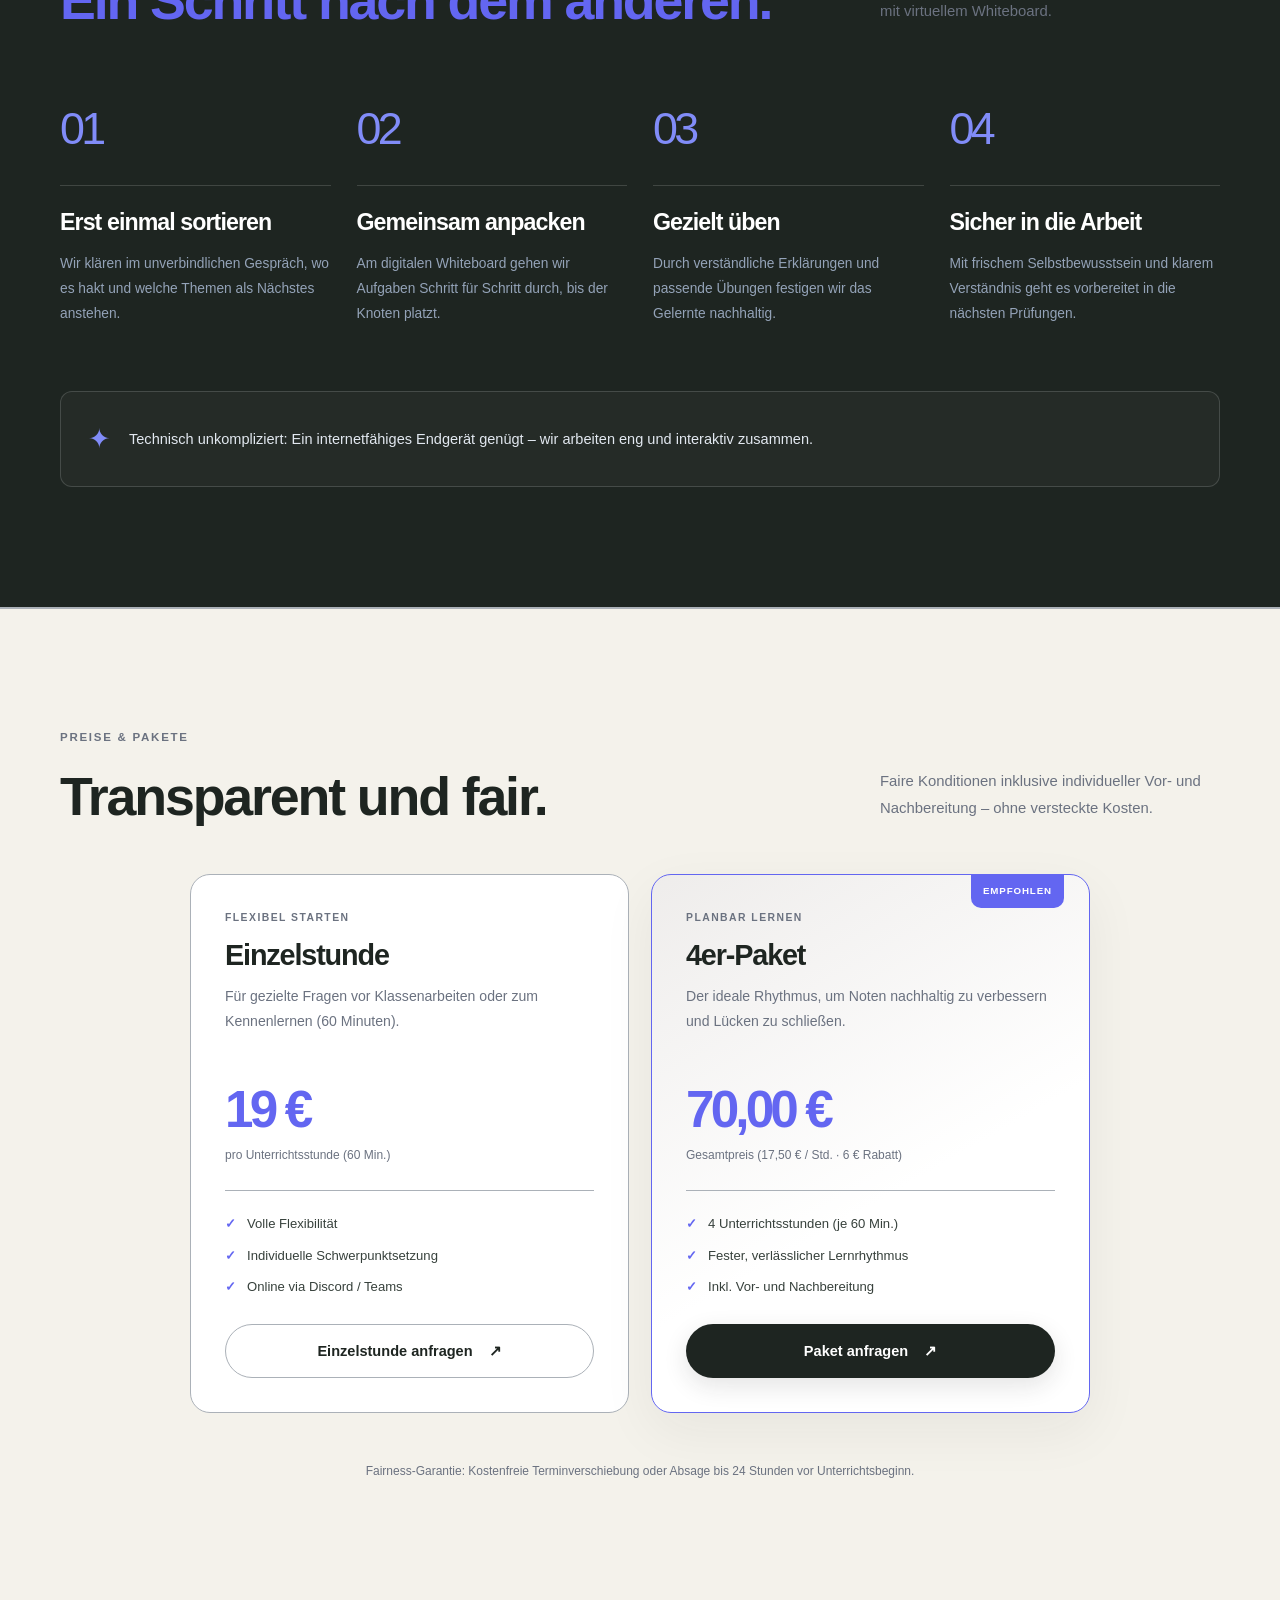
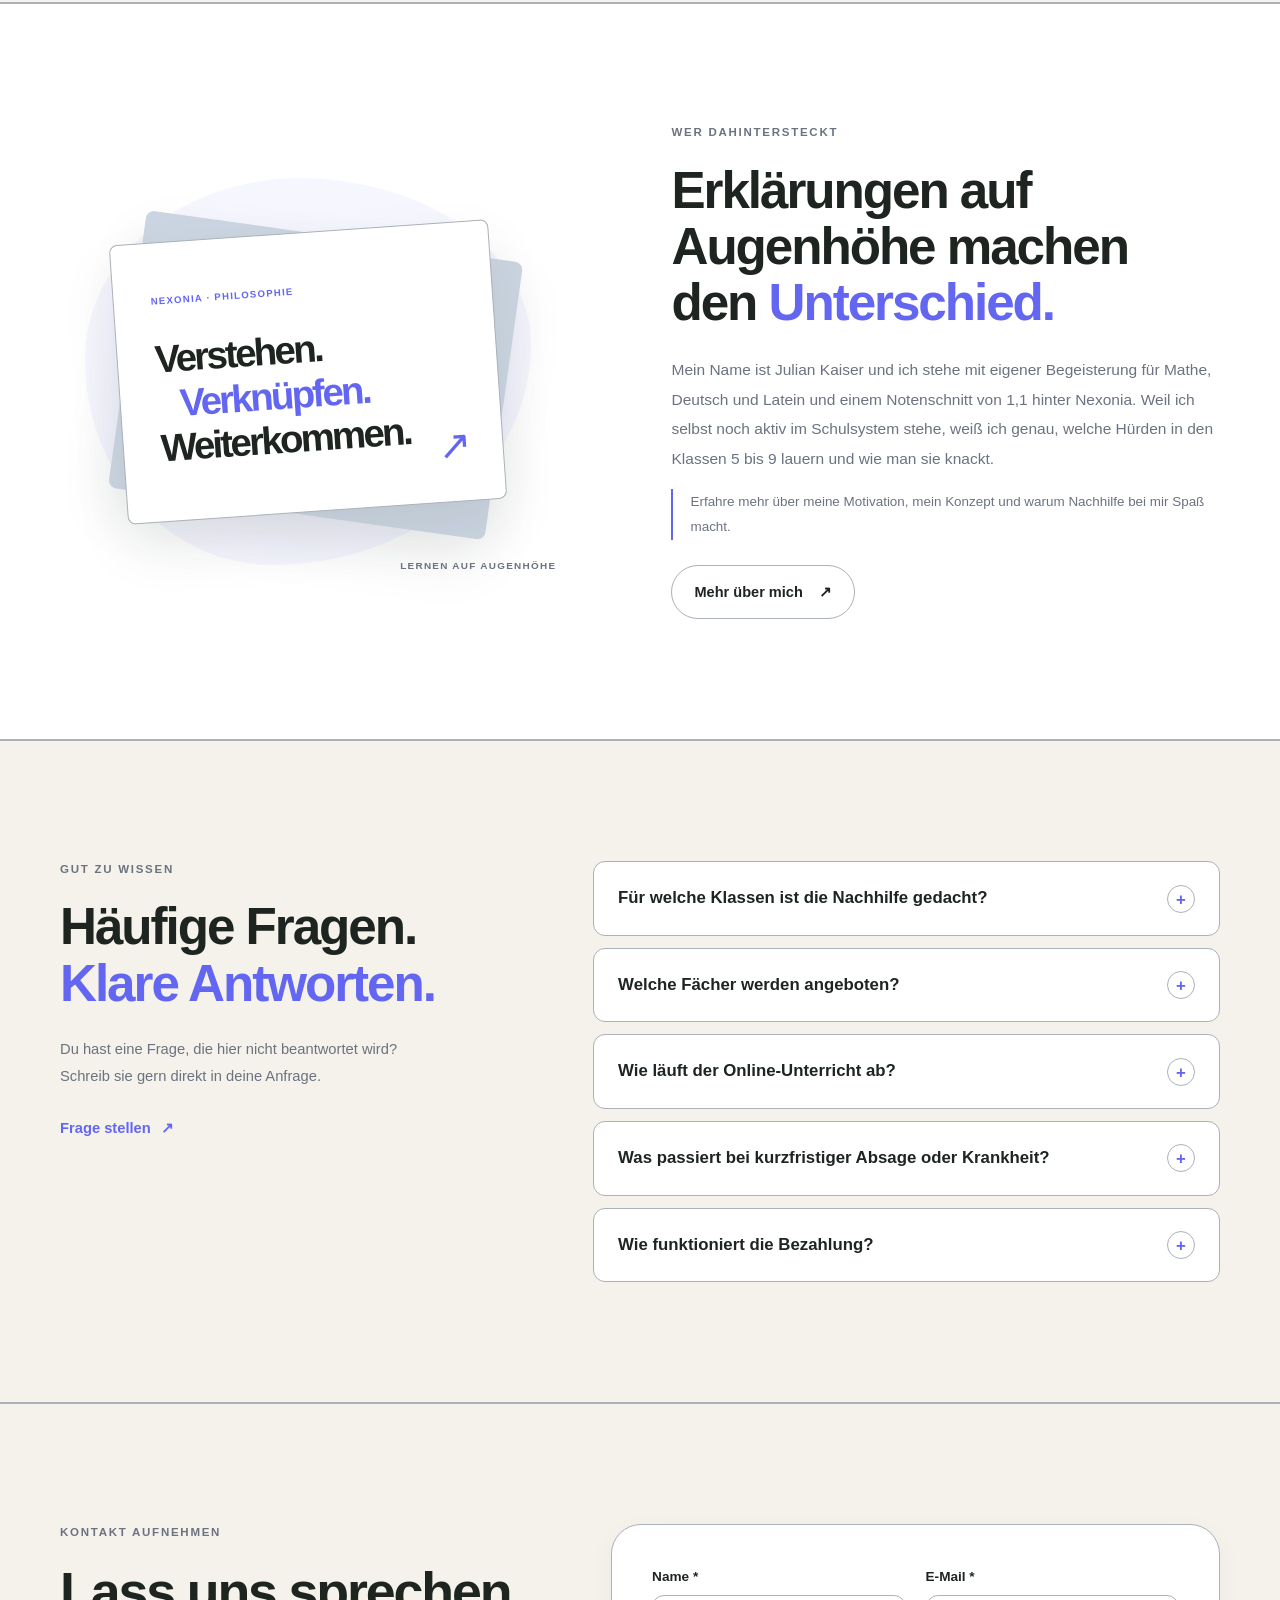
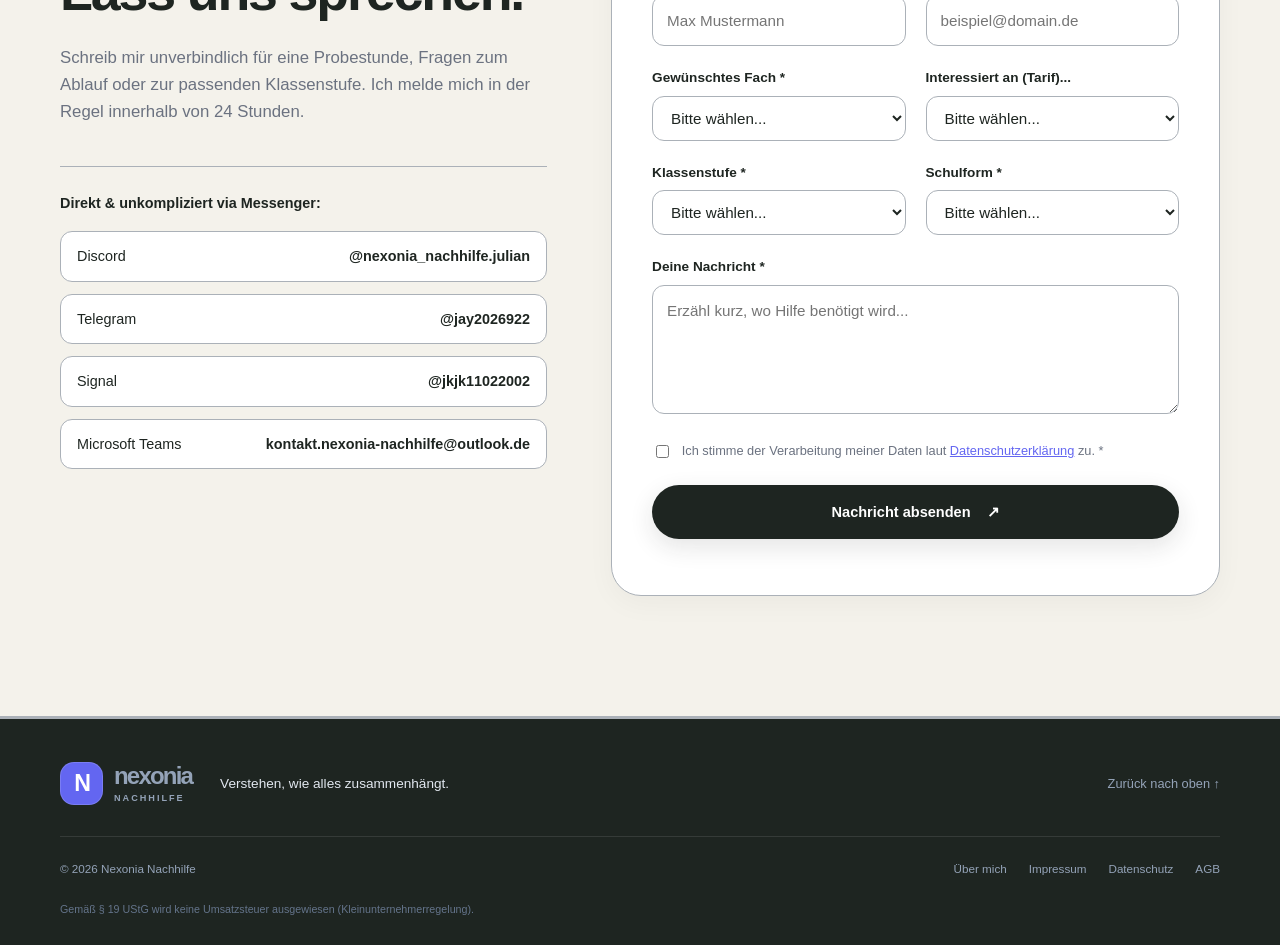
==== commit 0c32caf5: "Kleine Überarbeitungen" ====
--- a/index.html
+++ b/index.html
@@ -3,7 +3,7 @@
 <head>
     <meta charset="UTF-8">
     <meta name="viewport" content="width=device-width, initial-scale=1">
-    <meta name="description" content="Nexonia Nachhilfe: persönliche Online-Nachhilfe in Mathematik, Deutsch und Latein für die Klassen 5 bis 8. Verständlich erklärt und individuell begleitet.">
+    <meta name="description" content="Nexonia Nachhilfe: persönliche Online-Nachhilfe in Mathematik, Deutsch und Latein für die Klassen 5 bis 9. Verständlich erklärt und individuell begleitet.">
     <title>Nexonia Nachhilfe – Verstehen, wie alles zusammenhängt</title>
     <link rel="stylesheet" href="css/style.css">
     <link rel="apple-touch-icon" sizes="180x180" href="assets/apple-touch-icon.png">
@@ -119,7 +119,7 @@
                         <p class="eyebrow">DAS ANGEBOT</p>
                         <h2>Alle Fächer im Überblick.<br><em>Gezielt gefördert.</em></h2>
                     </div>
-                    <p class="section-heading-note">Individuelle Online-Nachhilfe für Schülerinnen und Schüler der Klassen 5 bis 8.</p>
+                    <p class="section-heading-note">Individuelle Online-Nachhilfe für Schülerinnen und Schüler der Klassen 5 bis 9.</p>
                 </div>
 
                 <!-- 1. Standardfächer (3 Karten in einer Reihe) -->
@@ -391,7 +391,7 @@
                     <p>
                         Mein Name ist Julian Kaiser und ich stehe mit eigener Begeisterung für Mathe, Deutsch und Latein
                         und einem Notenschnitt von 1,1 hinter Nexonia. Weil ich selbst noch aktiv im Schulsystem stehe, weiß ich genau, 
-                        welche Hürden in den Klassen 5 bis 8 lauern und wie man sie knackt.
+                        welche Hürden in den Klassen 5 bis 9 lauern und wie man sie knackt.
                     </p>
                     <p class="about-placeholder-note">
                         Erfahre mehr über meine Motivation, mein Konzept und warum Nachhilfe bei mir Spaß macht.
@@ -418,7 +418,7 @@
                             <span class="faq-plus">+</span>
                         </button>
                         <div class="faq-answer">
-                            <p>Das Angebot richtet sich gezielt an Schülerinnen und Schüler der Klassenstufen 5 bis 8.</p>
+                            <p>Das Angebot richtet sich gezielt an Schülerinnen und Schüler der Klassenstufen 5 bis 9.</p>
                         </div>
                     </div>
 
@@ -555,6 +555,7 @@
                                         <option value="Klasse 6">Klasse 6</option>
                                         <option value="Klasse 7">Klasse 7</option>
                                         <option value="Klasse 8">Klasse 8</option>
+                                        <option value="Klasse 9">Klasse 9</option>
                                     </select>
                                 </div>
                                 <div class="form-group">
